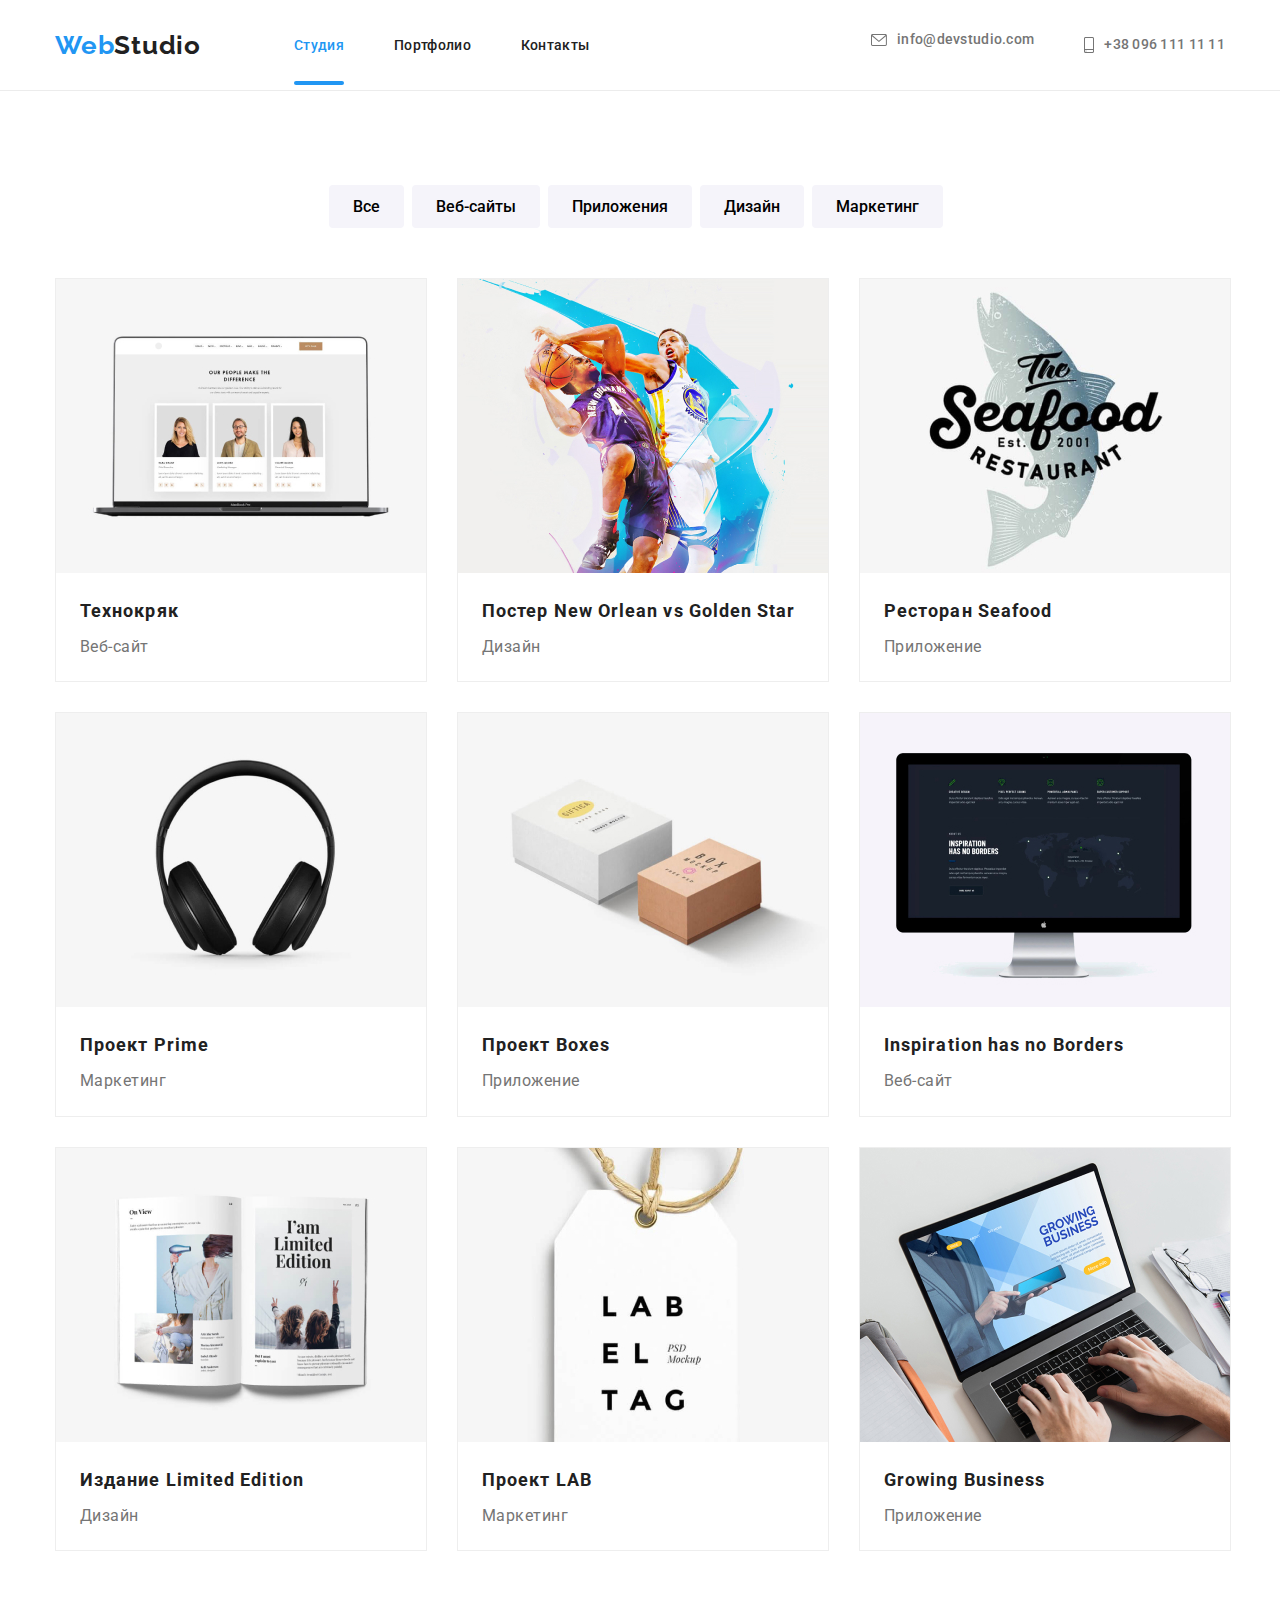
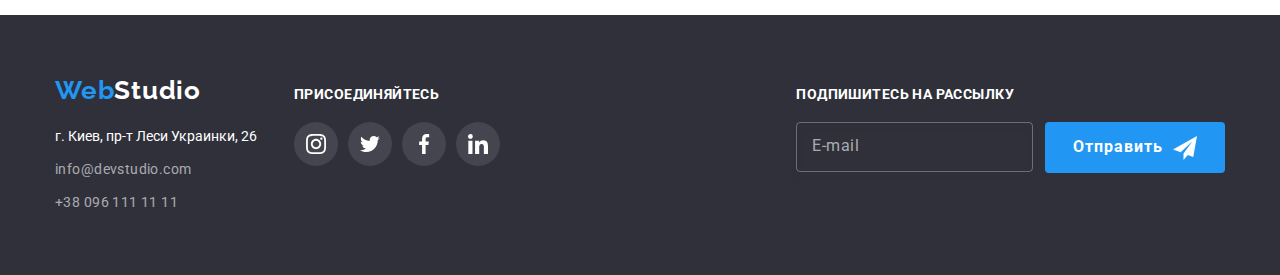
==== portfolio.html @ ea368a32 "Частково зробив картки для моб версії у портфоліо" ====
<!DOCTYPE
  html>
<html
  lang="ru">

  <head>
    <meta
      charset="UTF-8" />
    <meta
      http-equiv="X-UA-Compatible"
      content="IE=edge" />
    <meta
      name="viewport"
      content="width=device-width, initial-scale=1.0" />
    <title>
      goit-markup-hw-08
    </title>
    <link
      rel="preconnect"
      href="https://fonts.googleapis.com" />
    <link
      rel="preconnect"
      href="https://fonts.gstatic.com"
      crossorigin />
    <link
      href="https://fonts.googleapis.com/css2?family=Raleway:wght@700&family=Roboto:wght@400;500;700;900&display=swap"
      rel="stylesheet" />
    <link
      rel="stylesheet"
      href="https://cdnjs.cloudflare.com/ajax/libs/modern-normalize/1.1.0/modern-normalize.css"
      integrity="sha512-Y0MM+V6ymRKN2zStTqzQ227DWhhp4Mzdo6gnlRnuaNCbc+YN/ZH0sBCLTM4M0oSy9c9VKiCvd4Jk44aCLrNS5Q=="
      crossorigin="anonymous"
      referrerpolicy="no-referrer" />

    <link
      rel="stylesheet"
      href="./css/main.min.css">
  </head>

  <body>
    <header
      class="page-header">
      <div
        class="menu-container container"
        data-menu>
        <!-- Навігація мобільного меню -->
        <div
          class="menu-container__nav">
          <ul
            class="mobile-menu-navigation list">
            <li
              class="mobile-menu-navigation__item">
              <a class="mobile-menu-navigation__link link"
                href="./index.html">Cтудия</a>
            </li>
            <li
              class="mobile-menu-navigation__item">
              <a class="mobile-menu-navigation__link link"
                href="./portfolio.html">Портфолио</a>
            </li>
            <li
              class="mobile-menu-navigation__item">
              <a class="mobile-menu-navigation__link link"
                href="">Контакты</a>
            </li>
          </ul>
          <div
            class="menu-container__contacts">
            <ul
              class="menu-container-contacts__list list">
              <li
                class=" menu-container-contacts__item">
                <a class="menu-container-contacts__link link"
                  href="tel:+380961111111">+380961111111</a>
              </li>
              <li
                class=" menu-container-contacts__item">
                <a class="menu-container-contacts__link link"
                  href="info@devstudio.com">info@devstudio.com</a>
              </li>
            </ul>
          </div>

          <div
            class="menu-container-socials">
            <ul
              class="menu-social-links link ">
              <li
                class="menu-social-links__item">
                <a class="menu-social-links link"
                  href="">Instagram</a>
              </li>
              <li
                class="menu-social-links__item">
                <a class="menu-social-links link"
                  href="">Twitter</a>
              </li>
              <li
                class="menu-social-links__item">
                <a class="menu-social-links link"
                  href="">Facebook</a>
              </li>
              <li
                class="menu-social-links__item">
                <a class="menu-social-links__link link"
                  href="">Linkedin</a>
              </li>
            </ul>
          </div>
        </div>

      </div>
      <div
        class=" container">
        <div
          class="container__nav-contacts">
          <a class="logo logo--dark"
            href="/">
            <span
              class="logo__accent-logo">
              Web</span>Studio
          </a>

          <!-- Мобільне меню -->

          <!-- Кнопка для моб меню -->
          <button
            class="menu-button btn-reset"
            data-menu-button>

            <!-- Іконки для моб меню -->
            <svg
              width="40"
              height="40"
              aria-label="mobile-menu"
              aria-expanded="false">
              <use
                class="icon-menu"
                href="./images/sprite.svg#icon-menu">
              </use>
              <use
                class="icon-cross"
                href="./images/sprite.svg#icon-close">
              </use>
            </svg>
          </button>
          <!-- Навігація -->
          <nav
            class="navigation">
            <ul
              class="navigation__list list">
              <li
                class="navigation__item ">
                <a class="navigation__link navigation__link--current-color"
                  href="index.html">Cтудия</a>
              </li>
              <li
                class="navigation__item">
                <a class="navigation__link"
                  href="portfolio.html">Портфолио</a>
              </li>
              <li
                class="navigation__item">
                <a class="navigation__link"
                  href="./">Контакты</a>
              </li>
            </ul>
          </nav>

          <div
            class="contacts">
            <a class="contacts__email"
              href="info@devstudio.com">
              <svg
                class="contacts__icon"
                width="16"
                height="12">
                <use
                  href="./images/sprite.svg#icon-envelope">
                </use>
              </svg>info@devstudio.com
            </a>
            <a class="contacts__phone-number"
              href="tel:+380961111111">
              <svg
                class="contacts__icon"
                width="10"
                height="16">
                <use
                  href="./images/sprite.svg#icon-smartphone">
                </use>
              </svg>+38
              096
              111
              11
              11</a>
          </div>
        </div>
      </div>
    </header>

    <main>

      <section
        class="section">
        <div
          class="container">
          <ul
            class="buttons list">
            <li
              class="buttons__item">
              <button
                class="buttons__btn"
                type="button">Все</button>
            </li>
            <li
              class="buttons__item">
              <button
                class="buttons__btn"
                type="button">Веб-сайты</button>
            </li>
            <li
              class="buttons__item">
              <button
                class="buttons__btn"
                type="button">Приложения</button>
            </li>
            <li
              class="buttons__item">
              <button
                class="buttons__btn"
                type="button">Дизайн</button>
            </li>
            <li
              class="buttons__item">
              <button
                class="buttons__btn"
                type="button">Маркетинг</button>
            </li>
        </div>
        </ul>

        <div
          class="container">
          <ul
            class="cards list">

            <li
              class="card">
              <div
                class="overlay-container">
                <a class="card-link"
                  href="">
                  <img
                    class="card__image"
                    src="portfolio-images/pic-1.jpg"
                    alt="Скриншот сайта на ноутбуке"
                    width="370"
                    height="294" />
                  <div
                    class="overlay-container__item">
                    <p
                      class="overlay-container__paragraph">
                      Ресурс
                      предлагает
                      комплексные
                      предложения
                      с
                      разным
                      уровнем
                      функционала
                      и
                      сервисов.
                      Все
                      это
                      позволит
                      посетителю
                      получить
                      исчерпывающие
                      сведения
                      о
                      компании
                      или
                      частном
                      лице.
                    </p>
                  </div>
              </div>
              <div
                class="card-container">
                <h2
                  class="card-container__heading">
                  Технокряк
                </h2>
                <p
                  class="card-container__paragraph">
                  Веб-сайт
                </p>
              </div>
              </a>
            </li>


            <li
              class="card">
              <div
                class="overlay-container">
                <a class="card-link"
                  href="">
                  <img
                    class="card__image"
                    src="portfolio-images/pic-2.jpg"
                    alt="Обложка с изображением баскетболистов"
                    width="370"
                    height="294"
                    class="" />
                  <div
                    class="overlay-container__item">
                    <p
                      class="overlay-container__paragraph">
                      Ресурс
                      предлагает
                      комплексные
                      предложения
                      с
                      разным
                      уровнем
                      функционала
                      и
                      сервисов.
                      Все
                      это
                      позволит
                      посетителю
                      получить
                      исчерпывающие
                      сведения
                      о
                      компании
                      или
                      частном
                      лице.
                    </p>
                  </div>
              </div>
              <div
                class="card-container">
                <h2
                  class="card-container__heading">
                  Постер
                  New
                  Orlean
                  vs
                  Golden
                  Star
                </h2>
                <p
                  class="card-container__paragraph">
                  Дизайн
                </p>
              </div>
              </a>
            </li>

            <li
              class="card">
              <a class="card-link"
                href="">
                <div
                  class="overlay-container">
                  <img
                    class="card__image"
                    src="portfolio-images/pic-3.jpg"
                    alt="Эмблема рыбного ресторана"
                    width="370"
                    height="294" />
                  <div
                    class="overlay-container__item">
                    <p
                      class="overlay-container__paragraph">
                      Ресурс
                      предлагает
                      комплексные
                      предложения
                      с
                      разным
                      уровнем
                      функционала
                      и
                      сервисов.
                      Все
                      это
                      позволит
                      посетителю
                      получить
                      исчерпывающие
                      сведения
                      о
                      компании
                      или
                      частном
                      лице.
                    </p>
                  </div>
                </div>
                <div
                  class="card-container">
                  <h2
                    class="card-container__heading">
                    Ресторан
                    Seafood
                  </h2>
                  <p
                    class="card-container__paragraph">
                    Приложение
                  </p>
                </div>
              </a>
            </li>

            <li
              class="card">
              <a class="card-link"
                href="">
                <div
                  class="overlay-container">
                  <img
                    class="card__image"
                    src="portfolio-images/pic-4.jpg"
                    alt="Чёрные наушники"
                    width="370"
                    height="294" />
                  <div
                    class="overlay-container__item">
                    <p
                      class="overlay-container__paragraph">
                      Ресурс
                      предлагает
                      комплексные
                      предложения
                      с
                      разным
                      уровнем
                      функционала
                      и
                      сервисов.
                      Все
                      это
                      позволит
                      посетителю
                      получить
                      исчерпывающие
                      сведения
                      о
                      компании
                      или
                      частном
                      лице.
                    </p>
                  </div>
                </div>
                <div
                  class="card-container">
                  <h2
                    class="card-container__heading">
                    Проект
                    Prime
                  </h2>
                  <p
                    class="card-container__paragraph">
                    Маркетинг
                  </p>
                </div>
              </a>
            </li>

            <li
              class="card">
              <a class="card-link"
                href="">
                <div
                  class="overlay-container">
                  <img
                    class="card__image"
                    src="portfolio-images/pic-5.jpg"
                    alt="Изображение двух коробок"
                    width="370"
                    height="294" />
                  <div
                    class="overlay-container__item">
                    <p
                      class="overlay-container__paragraph">
                      Ресурс
                      предлагает
                      комплексные
                      предложения
                      с
                      разным
                      уровнем
                      функционала
                      и
                      сервисов.
                      Все
                      это
                      позволит
                      посетителю
                      получить
                      исчерпывающие
                      сведения
                      о
                      компании
                      или
                      частном
                      лице.
                    </p>
                  </div>
                </div>
                <div
                  class="card-container">
                  <h2
                    class="card-container__heading">
                    Проект
                    Boxes
                  </h2>
                  <p
                    class="card-container__paragraph">
                    Приложение
                  </p>
                </div>
              </a>
            </li>

            <li
              class="card">
              <a class="card-link"
                href="">
                <div
                  class="overlay-container">
                  <img
                    class="card__image"
                    src="portfolio-images/pic-6.jpg"
                    alt="Скриншот сайта на экране"
                    width="370"
                    height="294" />
                  <div
                    class="overlay-container__paragraph">
                    <p>
                      Ресурс
                      предлагает
                      комплексные
                      предложения
                      с
                      разным
                      уровнем
                      функционала
                      и
                      сервисов.
                      Все
                      это
                      позволит
                      посетителю
                      получить
                      исчерпывающие
                      сведения
                      о
                      компании
                      или
                      частном
                      лице.
                    </p>
                  </div>
                </div>
                <div
                  class="card-container">
                  <h2
                    class="card-container__heading">
                    Inspiration
                    has
                    no
                    Borders
                  </h2>
                  <p
                    class="card-container__paragraph">
                    Веб-сайт
                  </p>
                </div>
              </a>
            </li>

            <li
              class="card">
              <a class="card-link"
                href="">
                <div
                  class="overlay-container">
                  <img
                    class="card__image"
                    src="portfolio-images/pic-7.jpg"
                    alt="Фотография журнала"
                    width="370"
                    height="294" />
                  <div
                    class="overlay-container__paragraph">
                    <p>
                      Ресурс
                      предлагает
                      комплексные
                      предложения
                      с
                      разным
                      уровнем
                      функционала
                      и
                      сервисов.
                      Все
                      это
                      позволит
                      посетителю
                      получить
                      исчерпывающие
                      сведения
                      о
                      компании
                      или
                      частном
                      лице.
                    </p>
                  </div>
                </div>
                <div
                  class="card-container">
                  <h2
                    class="card-container__heading">
                    Издание
                    Limited
                    Edition
                  </h2>
                  <p
                    class="card-container__paragraph">
                    Дизайн
                  </p>
                </div>
              </a>
            </li>

            <li
              class="card">
              <div
                class="overlay-container">
                <a class="card-link"
                  href="">
                  <img
                    class="card__image"
                    src="portfolio-images/pic-8.jpg"
                    alt="Бирка на белом фоне"
                    width="370"
                    height="294" />
                  <div
                    class="overlay-container__paragraph">
                    <p>
                      Ресурс
                      предлагает
                      комплексные
                      предложения
                      с
                      разным
                      уровнем
                      функционала
                      и
                      сервисов.
                      Все
                      это
                      позволит
                      посетителю
                      получить
                      исчерпывающие
                      сведения
                      о
                      компании
                      или
                      частном
                      лице.
                    </p>
                  </div>
              </div>
              <div
                class="card-container">
                <h2
                  class="card-container__heading">
                  Проект
                  LAB
                </h2>
                <p
                  class="card-container__paragraph">
                  Маркетинг
                </p>
              </div>
              </a>
            </li>

            <li
              class="card">
              <a class="card-link"
                href="">
                <div
                  class="overlay-container">
                  <img
                    class="card__image"
                    src="portfolio-images/pic-9.jpg"
                    alt="Человек печатает на ноутбуке"
                    width="370"
                    height="294" />
                  <div
                    class="overlay-container__paragraph">
                    <p>
                      Ресурс
                      предлагает
                      комплексные
                      предложения
                      с
                      разным
                      уровнем
                      функционала
                      и
                      сервисов.
                      Все
                      это
                      позволит
                      посетителю
                      получить
                      исчерпывающие
                      сведения
                      о
                      компании
                      или
                      частном
                      лице.
                    </p>
                  </div>
                </div>
                <div
                  class="card-container">
                  <h2
                    class="card-container__heading">
                    Growing
                    Business
                  </h2>
                  <p
                    class="card-container__paragraph">
                    Приложение
                  </p>
                </div>
              </a>
            </li>
          </ul>
        </div>
      </section>
    </main>
    <footer
      class="footer">
      <div
        class="footer__container container">
        <div
          class="adress-wrapper">
          <a class="logo logo--light"
            href="">
            <span
              class="logo__accent-logo">Web</span>Studio
          </a>

          <address
            class="footer__address">
            г.
            Киев,
            пр-т
            Леси
            Украинки,
            26
          </address>
          <a class="footer__email"
            href="./info@devstudio.com">info@devstudio.com</a>
          <a class="footer__phone"
            href="./tel:+380961111111">+38
            096
            111
            11
            11</a>
        </div>


        <div
          class="footer-social-links">
          <h3
            class="footer-heading">
            ПРИСОЕДИНЯЙТЕСЬ
          </h3>
          <ul
            class="footer-social-links__list list">
            <li
              class="footer-social-links__item">
              <a href="./"
                class="social-link social-link--dark"
                target="_blank"
                aria-label="Instagram icon"
                rel="noopener noreferrer">
                <svg
                  class="social-link__icon"
                  width="20"
                  height="20">
                  <use
                    href="./images/sprite.svg#icon-instagram">
                  </use>
                </svg>
              </a>
            </li>

            <li
              class="footer-social-links__item">
              <a href="./"
                class="social-link social-link--dark"
                target="_blank"
                aria-label="Instagram icon"
                rel="noopener noreferrer">
                <svg
                  class="social-link__icon"
                  width="20"
                  height="20">
                  <use
                    href="./images/sprite.svg#icon-twitter">
                  </use>
                </svg>
              </a>
            </li>

            <li
              class="footer-social-links__item">
              <a href="./"
                class="social-link social-link--dark"
                target="_blank"
                aria-label="Instagram icon"
                rel="noopener noreferrer">
                <svg
                  class="social-link__icon"
                  width="20"
                  height="20">
                  <use
                    href="./images/sprite.svg#icon-facebook">
                  </use>
                </svg>
              </a>
            </li>
            <li
              class="footer-social-links__item">
              <a href="./"
                class="social-link social-link--dark"
                target="_blank"
                aria-label="Instagram icon"
                rel="noopener noreferrer">
                <svg
                  class="social-link__icon"
                  width="20"
                  height="20">
                  <use
                    href="./images/sprite.svg#icon-linkedin">
                  </use>
                </svg>
              </a>
            </li>
          </ul>
        </div>

        <div
          class="mailing-wrapper">
          <h3
            class="footer-heading">
            ПОДПИШИТЕСЬ
            НА
            РАССЫЛКУ
          </h3>
          <form
            action="">
            <div
              class="mail-input-wrapper">
              <label
                for="email"
                class="mail-input-wrapper__label">
                <input
                  type="email"
                  class="mail-input-wrapper__input"
                  id="email"
                  placeholder=" ">
                <span
                  class="mail-mark">E-mail</span>
              </label>

              <button
                type="submit"
                class="btn-primary btn-primary--mailing">Отправить
                <svg
                  class="icon-telegram"
                  width="24"
                  height="24">
                  <use
                    href="./images/sprite.svg#icon-telegram">
                  </use>
                </svg>
            </div>
            </button>
          </form>
        </div>

    </footer>
    <script
      src="./js/menu.js"></script>
  </body>

</html>
---- css/main.min.css ----
.container{margin-left:auto;margin-right:auto;padding-left:15px;padding-right:15px}@media screen and (min-width: 480px){.container{width:480px}}@media screen and (min-width: 768px){.container{width:768px}}@media screen and (min-width: 1200px){.container{width:1200px}}body{color:#212121;background-color:var(--bg-color);font-family:Roboto, sans-serif}h1,h2,h3,h4,h5,h6,p,ul{margin-left:0;margin-top:0;margin-bottom:0}img{display:block;max-width:100%}.list{list-style:none;text-decoration:none;padding:0;margin:0}.section{padding-top:94px;padding-bottom:94px}@media screen and (max-width: 1200px){.section{padding-top:60px;padding-bottom:60px}}.section:last-child{padding-bottom:94px}@media screen and (max-width: 1200px){.section:last-child{padding-bottom:60px}}.link{list-style:none;text-decoration:none;color:currentColor}.heading{margin-bottom:50px;color:#212121;letter-spacing:0px;font-size:36px;line-height:1.16;text-align:center;letter-spacing:0.03em}@media screen and (max-width: 767.98px){.btn-reset{display:-webkit-inline-box;display:-ms-inline-flexbox;display:inline-flex;padding:0;background-color:transparent;border:none;margin-left:auto}}@media screen and (min-width: 768px){.btn-reset{display:none}}.page-header{border-bottom:1px solid #ececec;position:relative}.hero{display:-webkit-box;display:-ms-flexbox;display:flex;text-align:center;background:-webkit-gradient(linear, left top, left bottom, from(rgba(47,48,58,0.4)), to(rgba(47,48,58,0.4))),url(../images/Img.jpg);background:linear-gradient(rgba(47,48,58,0.4), rgba(47,48,58,0.4)),url(../images/Img.jpg);background-repeat:no-repeat;margin-left:auto;margin-right:auto;padding-top:200px;padding-bottom:200px;max-width:1600px;background-size:cover}.hero__heading{margin-bottom:30px;color:#fff;font-size:44px;text-align:center;line-height:1.36;text-transform:uppercase;font-weight:900;margin-bottom:40px;letter-spacing:0.06em}.advantages__icon{fill:#212121;-webkit-transition:250ms cubic-bezier(0.4, 0, 0.2, 1);transition:250ms cubic-bezier(0.4, 0, 0.2, 1)}.advantages__icon-container{display:-webkit-box;display:-ms-flexbox;display:flex;background-color:#f5f4fa;-webkit-box-pack:center;-ms-flex-pack:center;justify-content:center;-webkit-box-align:center;-ms-flex-align:center;align-items:center;margin-bottom:30px;height:120px;border-radius:4px}@media screen and (max-width: 767px){.advantages__icon-container{max-width:450px}}@media screen and (min-width: 1200px){.advantages__icon-container{width:270px}}.advantages__icon-container:focus .advantages__icon,.advantages__icon-container:hover .advantages__icon,.advantages__icon-container:active .advantages__icon{fill:#2196f3}.advantages__item{margin-right:30px;list-style:none;letter-spacing:0.03em}.advantages__item:last-child{margin-right:0}@media screen and (min-width: 768px) and (max-width: 1200px){.advantages__item{margin-bottom:30px}}@media screen and (min-width: 768px) and (max-width: 1200px){.advantages__item:nth-last-child(-n+2){margin-bottom:0}}@media screen and (min-width: 768px) and (max-width: 1200px){.advantages__item:nth-child(2n){margin-right:0}}@media screen and (min-width: 480px){.advantages__item{width:450px;margin-right:0}}@media screen and (max-width: 768px){.advantages__item{max-width:450px;margin-right:0;margin-bottom:30px}}@media screen and (min-width: 768px){.advantages__item{width:354px;margin-right:30px}}@media screen and (min-width: 1200px){.advantages__item{width:270px;margin-right:30px}}.advantages__list{padding:0;display:-webkit-box;display:-ms-flexbox;display:flex;-ms-flex-pack:distribute;justify-content:space-around}@media screen and (max-width: 767px){.advantages__list{display:block;max-width:450px}}@media screen and (min-width: 768px){.advantages__list{display:-webkit-box;display:-ms-flexbox;display:flex;-ms-flex-wrap:wrap;flex-wrap:wrap}}.advantages__heading{color:#212121;font-size:14px;font-weight:700;line-height:1.17;text-transform:uppercase;margin-bottom:10px}@media screen and (max-width: 767px){.advantages__heading{max-width:450px;text-align:center}}@media screen and (min-width: 480px){.advantages__heading{max-width:450px}}.advantages__paragraph{color:#757575;font-size:14px;font-weight:400;line-height:1.5}.offers__paragraph{width:100%;height:70px;background-color:rgba(47,48,58,0.8);display:-webkit-box;display:-ms-flexbox;display:flex;-webkit-box-pack:center;-ms-flex-pack:center;justify-content:center;-webkit-box-align:center;-ms-flex-align:center;align-items:center;color:#fff;font-size:14px;font-weight:700;line-height:1.17;letter-spacing:0.03em;text-transform:uppercase;position:absolute;bottom:0;left:0}.offers__item{-webkit-box-pack:justify;-ms-flex-pack:justify;justify-content:space-between;list-style:none;padding-left:0;display:-webkit-box;display:-ms-flexbox;display:flex;list-style:none;margin-right:30px;list-style:none;position:relative}.offers__item:last-child{margin-right:0}.offers__list{display:-webkit-box;display:-ms-flexbox;display:flex;-webkit-box-pack:justify;-ms-flex-pack:justify;justify-content:space-between;padding-left:0}.offers.section{padding-top:0;padding-bottom:94px}@media screen and (max-width: 1200px){.offers.section{display:none}}.team{background-color:#f5f4fa}.team__container{padding-top:30px;padding-bottom:30px}@media screen and (max-width: 768px){.team__container{padding-bottom:24px}}.team__links{display:-webkit-box;display:-ms-flexbox;display:flex;-webkit-box-pack:center;-ms-flex-pack:center;justify-content:center;-webkit-box-align:center;-ms-flex-align:center;align-items:center;padding-left:0}.team__social-links{margin-right:10px}.team__list{text-align:center;padding-left:0;display:-webkit-box;display:-ms-flexbox;display:flex;-webkit-box-pack:justify;-ms-flex-pack:justify;justify-content:space-between;list-style:none}@media screen and (max-width: 768px){.team__list{display:block}}@media screen and (min-width: 768px) and (max-width: 1200px){.team__list{display:-webkit-box;display:-ms-flexbox;display:flex;-ms-flex-wrap:wrap;flex-wrap:wrap}}.team__item{background-color:#fff;-webkit-box-shadow:0px 1px 3px rgba(0,0,0,0.12),0px 1px 1px rgba(0,0,0,0.14),0px 2px 1px rgba(0,0,0,0.2);box-shadow:0px 1px 3px rgba(0,0,0,0.12),0px 1px 1px rgba(0,0,0,0.14),0px 2px 1px rgba(0,0,0,0.2);border-radius:0px 0px 4px 4px}@media screen and (max-width: 768px){.team__item{max-width:450px;margin-bottom:30px}}@media screen and (min-width: 768px) and (max-width: 1200px){.team__item:nth-last-child(-n+2){margin-bottom:0}}@media screen and (min-width: 768px) and (max-width: 1200px){.team__item{width:354px;margin-bottom:30px}}.team__heading{margin-bottom:50px;text-align:center;font-size:36px;font-weight:700;line-height:1.18;letter-spacing:0.03em}.team__mate{font-size:16px;font-weight:500;color:#212121;line-height:1.18;letter-spacing:0.03em;margin-bottom:10px}.team__position{font-size:16px;font-weight:400;color:#757575;letter-spacing:0.03em;margin-bottom:16px}@media screen and (max-width: 768px){.team__mate-image{width:100%;height:auto}}@media screen and (min-width: 768px) and (max-width: 1200px){.team__mate-image{width:100%;height:auto}}.clients__list.list{display:-webkit-box;display:-ms-flexbox;display:flex;-webkit-box-pack:center;-ms-flex-pack:center;justify-content:center;-webkit-box-align:center;-ms-flex-align:center;align-items:center}@media screen and (max-width: 767.98px){.clients__list.list{display:-webkit-box;display:-ms-flexbox;display:flex;-ms-flex-wrap:wrap;flex-wrap:wrap;gap:30px}}@media screen and (min-width: 768px) and (max-width: 1200px){.clients__list.list{display:-webkit-box;display:-ms-flexbox;display:flex;-ms-flex-wrap:wrap;flex-wrap:wrap}}.client{display:-webkit-box;display:-ms-flexbox;display:flex;-webkit-box-pack:center;-ms-flex-pack:center;justify-content:center;-webkit-box-align:center;-ms-flex-align:center;align-items:center;width:170px;height:92px;border:1px solid #afb1b8;border-radius:4px;margin-right:30px;cursor:pointer}.client:last-child{margin-right:0}.client:hover,.client:focus{border-color:#2196f3}@media screen and (max-width: 767.98px){.client{width:210px;margin-right:0}}@media screen and (min-width: 768px) and (max-width: 1200px){.client{-ms-flex-preferred-size:calc(100% / 3 - 20px);flex-basis:calc(100% / 3 - 20px)}}@media screen and (min-width: 480px) and (max-width: 767.98px){.client:nth-child(2n){margin-right:0}}@media screen and (min-width: 768px) and (max-width: 1200px){.client:nth-child(3n){margin-right:0}}@media screen and (min-width: 768px) and (max-width: 1200px){.client:nth-child(-n+3){margin-bottom:30px}}.footer{background-color:#2f303a;text-decoration:none;padding-top:60px;padding-bottom:60px}.address-list{margin-bottom:9px;color:rgba(255,255,255,0.6);font-size:14px;text-decoration:none;font-weight:400;line-height:1.71;font-style:normal}@media screen and (max-width: 767.98px){.footer-social-links{margin-bottom:60px}}.footer-social-links__list{display:-webkit-box;display:-ms-flexbox;display:flex}@media screen and (max-width: 767.98px){.footer-social-links__list{-webkit-box-pack:center;-ms-flex-pack:center;justify-content:center}}@media screen and (min-width: 480px) and (max-width: 767.98px){.footer-social-links__list{-webkit-box-pack:center;-ms-flex-pack:center;justify-content:center}}.footer__container{display:-webkit-box;display:-ms-flexbox;display:flex;-webkit-box-align:baseline;-ms-flex-align:baseline;align-items:baseline}@media screen and (max-width: 767.98px){.footer__container{display:block;text-align:center}}@media screen and (min-width: 480px) and (max-width: 767.98px){.footer__container{display:block;text-align:center;text-align:center}}@media screen and (min-width: 768px) and (max-width: 1199.98px){.footer__container{display:-webkit-box;display:-ms-flexbox;display:flex;-ms-flex-wrap:wrap;flex-wrap:wrap;-webkit-box-pack:center;-ms-flex-pack:center;justify-content:center}}.footer-heading{color:#fff;line-height:1.17;letter-spacing:0.03em;font-weight:700;font-size:14px;margin-bottom:20px}@media screen and (min-width: 768px) and (max-width: 1199.98px){.footer-heading{text-align:center}}.address-wrapper{margin-right:70px}@media screen and (max-width: 767.98px){.address-wrapper{margin-right:0;margin-bottom:60px}}@media screen and (min-width: 480px) and (max-width: 767.98px){.address-wrapper{margin-right:0;margin-bottom:60px}}@media screen and (min-width: 768px) and (max-width: 1199.98px){.address-wrapper{text-align:center;margin-right:165px;width:231px;margin-bottom:60px}}.footer-social-links__item{margin-right:10px}.footer-social-links__item:last-child{margin-right:0}.footer__address{margin-bottom:9px;color:#fff;font-size:14px;text-decoration:none;font-weight:400;line-height:1.71;font-style:normal}.buttons.list{display:-webkit-box;display:-ms-flexbox;display:flex;-webkit-box-pack:center;-ms-flex-pack:center;justify-content:center;margin-bottom:50px;letter-spacing:0.03em}@media screen and (max-width: 767.98px){.buttons.list{-ms-flex-wrap:wrap;flex-wrap:wrap;-webkit-box-pack:start;-ms-flex-pack:start;justify-content:flex-start}}.buttons__btn{display:inline-block;padding:6px 22px 6px 22px;margin-right:8px;border-radius:4px;text-align:center;border-color:transparent;font-size:16px;cursor:pointer;text-decoration:none;background-color:#f5f4fa;font-weight:500;font-family:inherit;line-height:1.7;-webkit-transition:250ms cubic-bezier(0.4, 0, 0.2, 1);transition:250ms cubic-bezier(0.4, 0, 0.2, 1)}.buttons__btn:focus,.buttons__btn:hover{background-color:#2196f3;color:#fff;border-color:transparent;text-decoration:none;-webkit-box-shadow:0px 3px 1px rgba(0,0,0,0.1),0px 1px 2px rgba(0,0,0,0.08),0px 2px 2px rgba(0,0,0,0.12);box-shadow:0px 3px 1px rgba(0,0,0,0.1),0px 1px 2px rgba(0,0,0,0.08),0px 2px 2px rgba(0,0,0,0.12)}@media screen and (max-width: 767.98px){.buttons__btn{margin-bottom:15px}}.cards.list{display:-webkit-box;display:-ms-flexbox;display:flex;-ms-flex-wrap:wrap;flex-wrap:wrap;margin-right:-30px;margin-bottom:-30px}@media screen and (max-width: 767.98px){.cards.list{margin-right:0;margin-left:0;display:block}}.card-container{padding-top:20px;padding-right:24px;padding-bottom:20px;padding-left:24px}.card{margin-right:30px;margin-bottom:30px;border:1px solid #eeeeee;-ms-flex-preferred-size:calc(100% / 3 - 30px);flex-basis:calc(100% / 3 - 30px);-webkit-transition:250ms cubic-bezier(0.4, 0, 0.2, 1);transition:250ms cubic-bezier(0.4, 0, 0.2, 1)}.card:hover,.card:focus{-webkit-box-shadow:0px 1px 1px rgba(0,0,0,0.12),0px 4px 4px rgba(0,0,0,0.06),1px 4px 6px rgba(0,0,0,0.16);box-shadow:0px 1px 1px rgba(0,0,0,0.12),0px 4px 4px rgba(0,0,0,0.06),1px 4px 6px rgba(0,0,0,0.16)}.card:nth-child(3n){margin-right:0}.card:nth-last-child(-n+3){margin-bottom:0}@media screen and (max-width: 767.98px){.card:nth-last-child(-n+3){margin-bottom:30px}}@media screen and (max-width: 767px){.card{margin-right:0}}.card__image{width:100%;height:auto}.card-link{text-decoration:none}.card-container__heading{color:#212121;font-size:18px;text-decoration:none;font-weight:700;line-height:2;margin-bottom:4px;letter-spacing:0.06em}.card-container__heading .card-container__heading:hover,.card-container__heading .card-container__heading:focus{color:#2196f3;text-decoration:none}.card-container__paragraph{color:#757575;font-size:16px;text-decoration:none;font-weight:400;line-height:1.77;letter-spacing:0.03em}.card-container__paragraph .card-container__paragraph:hover,.card-container__paragraph .card-container__paragraph:focus{color:#2196f3;text-decoration:none}.overlay-container{position:relative;max-width:100%;width:370px;height:294px;overflow:hidden}@media screen and (max-width: 767.98px){.overlay-container{height:auto;width:100%;max-width:450px}}.overlay-container__paragraph{position:absolute;bottom:0;left:0;right:0;background-color:rgba(33,150,243,0.9);overflow:hidden;width:100%;height:100%;-webkit-transform:translateY(100%);transform:translateY(100%);-webkit-transition:250ms cubic-bezier(0.4, 0, 0.2, 1);transition:250ms cubic-bezier(0.4, 0, 0.2, 1);color:#fff;font-family:"Roboto";font-size:400;font-size:18px;letter-spacing:00.03em;line-height:1.55}.card:hover .overlay-container__paragraph,.card:focus .overlay-container__paragraph{-webkit-transform:translateY(0);transform:translateY(0)}@media screen and (max-width: 767.98px){.overlay-container__paragraph{padding:77px 24px}}@media screen and (min-width: 768px) and (max-width: 1199.98px){.overlay-container__paragraph{padding:49px 24px}}@media screen and (min-width: 1200px){.overlay-container__paragraph{padding:63px 24px}}.logo{display:-webkit-box;display:-ms-flexbox;display:flex;-webkit-box-align:center;-ms-flex-align:center;align-items:center;margin-right:93px;font-size:26px;text-decoration:none;font-family:Raleway, sans-serif;font-weight:700;letter-spacing:0.03em;line-height:1.17}@media screen and (max-width: 1199.98px){.logo{font-size:24px;margin-right:auto}}.logo__accent-logo{color:#2196f3;text-decoration:none}.logo-footer__accent-logo{color:#2196f3;text-decoration:none}.logo--light{color:#fff;margin-bottom:20px}@media screen and (max-width: 767.98px){.logo--light{margin-right:0;-webkit-box-pack:center;-ms-flex-pack:center;justify-content:center;font-size:24px}}@media screen and (min-width: 480px) and (max-width: 767.98px){.logo--light{display:block;text-align:center;margin-right:0;font-size:24px}}@media screen and (min-width: 768px) and (max-width: 1199.98px){.logo--light{margin-right:0;-webkit-box-pack:center;-ms-flex-pack:center;justify-content:center;font-size:24px}}.logo--dark{color:#212121}@media screen and (max-width: 767.98px){.menu-button{z-index:100;margin-left:auto}}@media screen and (min-width: 768px){.menu-button{display:none}}.menu-button .icon-cross{display:none}.menu-button.is-open .icon-cross{display:block}.menu-button.is-open .icon-menu{display:none}@media screen and (max-width: 767.98px){.menu-container{position:absolute;-webkit-transform:translateX(-100%);transform:translateX(-100%);-webkit-transition:250ms cubic-bezier(0.4, 0, 0.2, 1);transition:250ms cubic-bezier(0.4, 0, 0.2, 1)}}@media screen and (max-width: 767.98px){.menu-container.is-open{display:block;position:absolute;-webkit-transform:translateX(0);transform:translateX(0);width:100%;background-color:#fff;z-index:50;padding:48px 0px 48px 40px;-webkit-box-shadow:0px 4px 8px rgba(0,0,0,0.04),0px 2px 4px rgba(0,0,0,0.08),0px 1px 3px rgba(0,0,0,0.16);box-shadow:0px 4px 8px rgba(0,0,0,0.04),0px 2px 4px rgba(0,0,0,0.08),0px 1px 3px rgba(0,0,0,0.16)}}@media screen and (min-width: 768px){.menu-container__nav{display:none}}.mobile-menu-navigation__link{font-weight:500;font-size:40px;line-height:47px;letter-spacing:0.02em;color:#212121}.menu-container-contacts__item{margin-bottom:32px;font-weight:500;font-size:24px;line-height:28px;letter-spacing:0.02em;color:#757575}.menu-container-contacts__item:first-child{margin-bottom:32px;font-size:36px}.menu-container-contacts__item:last-child{margin-bottom:0}.mobile-menu-navigation{margin-bottom:302px}.mobile-menu-navigation__item{margin-bottom:36px}.mobile-menu-navigation__item:last-child{margin-bottom:0}.menu-container__contacts{margin-bottom:64px}.menu-social-links{display:-webkit-box;display:-ms-flexbox;display:flex;padding-left:0;-ms-flex-wrap:wrap;flex-wrap:wrap}.menu-social-links__item{padding-left:0;font-weight:500;font-size:18px;line-height:22px;letter-spacing:0.02em;color:#2196f3;padding-right:9px;margin-left:9px;border-right:1px solid rgba(33,33,33,0.2)}.menu-social-links__item:first-child{padding-left:0;margin-left:0}.menu-social-links__item:last-child{padding-right:0;border-right:0}.navigation__list{display:-webkit-box;display:-ms-flexbox;display:flex}.navigation__item{margin-right:50px;-webkit-box-align:center;-ms-flex-align:center;align-items:center;letter-spacing:0.02em}.navigation__item:last-child{margin-right:auto}.navigation__link{position:relative;-webkit-transition:250ms cubic-bezier(0.4, 0, 0.2, 1);transition:250ms cubic-bezier(0.4, 0, 0.2, 1);padding-top:32px;padding-bottom:32px;margin-right:0;font-size:14px;line-height:1.17;text-decoration:none;font-weight:500;color:var(--main-text-color);display:block;-webkit-box-align:center;-ms-flex-align:center;align-items:center}.navigation__link:hover,.navigation__link:focus{color:#2196f3;text-decoration:none}.navigation__link--current-color{color:#2196f3}.navigation__link--current-color::after{position:absolute;content:"";bottom:0;left:0;width:100%;height:4px;display:block;border-radius:2px;background-color:#2196f3}@media screen and (max-width: 767.98px){.navigation__list{display:none}}.contacts{display:-webkit-box;display:-ms-flexbox;display:flex;margin-left:auto;-webkit-box-align:center;-ms-flex-align:center;align-items:center}@media screen and (max-width: 767.98px){.contacts{display:none}}@media screen and (min-width: 767.98px) and (max-width: 1199.98px){.contacts{-webkit-box-orient:vertical;-webkit-box-direction:normal;-ms-flex-direction:column;flex-direction:column;-webkit-box-align:start;-ms-flex-align:start;align-items:flex-start}}.contacts__email{margin-right:50px}.contacts__email,.contacts__phone-number{display:-webkit-box;display:-ms-flexbox;display:flex;-webkit-box-align:center;-ms-flex-align:center;align-items:center;color:#757575;font-size:14px;text-decoration:none;font-weight:500;letter-spacing:0.02em;line-height:1.14;padding-top:32px;padding-bottom:32px;-webkit-transition:250ms cubic-bezier(0.4, 0, 0.2, 1);transition:250ms cubic-bezier(0.4, 0, 0.2, 1)}@media screen and (min-width: 767.98px) and (max-width: 1199.98px){.contacts__email,.contacts__phone-number{padding:0;margin-right:0;font-size:12px}}.contacts__email:focus,.contacts__phone-number:focus,.contacts__email:hover,.contacts__phone-number:hover{color:#2196f3;text-decoration:none}.container__nav-contacts{display:-webkit-box;display:-ms-flexbox;display:flex;-webkit-box-align:center;-ms-flex-align:center;align-items:center}.contacts__icon{margin-right:10px;fill:currentColor}.footer__phone{display:block;text-decoration:none;color:rgba(255,255,255,0.6);letter-spacing:00.03em;font-size:14px;font-weight:400;line-height:1.7;-webkit-transition:250ms cubic-bezier(0.4, 0, 0.2, 1);transition:250ms cubic-bezier(0.4, 0, 0.2, 1)}.footer__email{display:block;margin-bottom:9px;text-decoration:none;color:rgba(255,255,255,0.6);letter-spacing:00.03em;font-size:14px;font-weight:400;line-height:1.7;-webkit-transition:250ms cubic-bezier(0.4, 0, 0.2, 1);transition:250ms cubic-bezier(0.4, 0, 0.2, 1)}.footer__email:focus,.footer__email:hover,.footer__phone:hover,.footer__phone:focus{color:#2196f3}.email{display:block;margin-right:50px;-webkit-transition:var(--transition-cubic);transition:var(--transition-cubic)}.backdrop{position:fixed;top:0;left:0;width:100vw;height:100vh;background-color:rgba(0,0,0,0.2);z-index:10}.backdrop.is-hidden{opacity:0;pointer-events:none;visibility:hidden;-webkit-transition:250ms 250ms cubic-bezier(0.4, 0, 0.2, 1);transition:250ms 250ms cubic-bezier(0.4, 0, 0.2, 1)}.backdrop.is-hidden .modal-wrapper{-webkit-transform:translate(-50%, -50%) scale(0.1);transform:translate(-50%, -50%) scale(0.1)}.modal-wrapper{padding-top:40px;padding-right:39px;padding-bottom:40px;padding-left:41px;position:absolute;top:50%;left:50%;width:528px;background-color:white;-webkit-transform:translate(-50%, -50%);transform:translate(-50%, -50%);border-radius:4px;-webkit-box-shadow:0px 1px 3px rgba(0,0,0,0.12),0px 1px 1px rgba(0,0,0,0.14),0px 2px 1px rgba(0,0,0,0.2);box-shadow:0px 1px 3px rgba(0,0,0,0.12),0px 1px 1px rgba(0,0,0,0.14),0px 2px 1px rgba(0,0,0,0.2);-webkit-transform:translate(-50%, -50%) scale(1);transform:translate(-50%, -50%) scale(1);-webkit-transition:250ms 250ms cubic-bezier(0.4, 0, 0.2, 1);transition:250ms 250ms cubic-bezier(0.4, 0, 0.2, 1)}.form-field__icon{position:absolute;top:50%;left:12px}.form-field__label{display:block;font-weight:400;font-size:12px;line-height:1.17em;letter-spacing:0.01em;text-align:left;color:#757575;margin-bottom:4px}.form-field{position:relative;margin-bottom:10px}.form-field:last-child{margin-bottom:20px}.textarea-comment{width:100%;height:120px;padding:12px 16px;resize:none;outline:transparent;border:1px solid rgba(33,33,33,0.2);border-radius:4px;-webkit-transition:250ms cubic-bezier(0.4, 0, 0.2, 1);transition:250ms cubic-bezier(0.4, 0, 0.2, 1)}.textarea-comment:focus{border:1px solid #2196f3}textarea[placeholder]{font-weight:400;font-size:14px;line-height:16px;letter-spacing:0.01em;font-family:"Roboto"}.form-registration{display:inline-block;font-weight:700;font-size:20px;line-height:1.17em;text-align:center;letter-spacing:0.03em;color:#212121;margin-bottom:12px}.checkbox-policy{display:-webkit-box;display:-ms-flexbox;display:flex;-webkit-box-align:center;-ms-flex-align:center;align-items:center;-webkit-box-pack:center;-ms-flex-pack:center;justify-content:center;margin-bottom:30px}.form-policy{-webkit-appearance:none;-moz-appearance:none;-ms-appearance:none;appearance:none}.checkbox-policy__description{font-weight:400;font-size:14px;line-height:1.71em;letter-spacing:0.03em;color:#757575;cursor:pointer}.checkbox-policy__link{color:#2196f3;text-decoration:underline}.custom-checkbox{width:16px;height:15px;display:-webkit-box;display:-ms-flexbox;display:flex;-webkit-box-align:center;-ms-flex-align:center;align-items:center;-webkit-box-pack:center;-ms-flex-pack:center;justify-content:center;outline:2px solid #212121;outline-offset:-2px;border-radius:2px;margin-right:7px;cursor:pointer}.form-policy:focus+.custom-checkbox{outline:2px solid #2196f3}.custom-checkbox__icon{opacity:0;-webkit-transition:250ms cubic-bezier(0.4, 0, 0.2, 1);transition:250ms cubic-bezier(0.4, 0, 0.2, 1)}.form-policy:checked+.custom-checkbox .custom-checkbox__icon{opacity:1;fill:white}.form-policy:checked+.custom-checkbox{background-color:#2196f3;outline:2px solid #2196f3;outline-offset:-2px}.btn-primary{background:#2196f3;color:#fff;border-radius:4px;border-color:transparent;border:0px;font-family:"Roboto";font-style:normal;font-weight:700;font-size:16px;line-height:1.9em;letter-spacing:0.06em;text-align:center;cursor:pointer}.btn-primary--mailing{display:-webkit-box;display:-ms-flexbox;display:flex;-webkit-box-pack:center;-ms-flex-pack:center;justify-content:center;-webkit-box-align:center;-ms-flex-align:center;align-items:center;padding:10px 28px}@media screen and (max-width: 767.98px){.btn-primary--mailing{width:210px;max-width:100%;margin:0 auto}}@media screen and (min-width: 480px) and (max-width: 1199.98px){.btn-primary--mailing{width:210px;margin-right:auto;margin-left:auto}}.btn-primary--hero{padding:10px 32px}.btn-primary--submit{padding:10px 55px;-webkit-transition:250ms cubic-bezier(0.4, 0, 0.2, 1);transition:250ms cubic-bezier(0.4, 0, 0.2, 1)}.btn-primary--submit:hover{background:#188ce8;-webkit-box-shadow:0px 4px 4px rgba(0,0,0,0.15);box-shadow:0px 4px 4px rgba(0,0,0,0.15)}.modal-btn{position:absolute;top:8px;right:8px;width:30px;height:30px;display:-webkit-box;display:-ms-flexbox;display:flex;-webkit-box-pack:center;-ms-flex-pack:center;justify-content:center;-webkit-box-align:center;-ms-flex-align:center;align-items:center;border:1px solid rgba(0,0,0,0.1);border-radius:50%;padding:0;background-color:#fff;cursor:pointer;-webkit-transition:250ms 250ms cubic-bezier(0.4, 0, 0.2, 1);transition:250ms 250ms cubic-bezier(0.4, 0, 0.2, 1)}.modal-btn__icon{fill:#000;-webkit-transition:250ms cubic-bezier(0.4, 0, 0.2, 1);transition:250ms cubic-bezier(0.4, 0, 0.2, 1)}.modal-btn:hover .modal-btn__icon{fill:#2196f3}.mailing-btn{padding:10px 28px;display:-webkit-box;display:-ms-flexbox;display:flex;-webkit-box-align:center;-ms-flex-align:center;align-items:center;-webkit-box-pack:center;-ms-flex-pack:center;justify-content:center;background:#2196f3;border-radius:4px;border:0px;text-align:center;letter-spacing:0.06em;font-family:"Roboto";font-style:normal;font-weight:700;font-size:16px;line-height:1.9em;letter-spacing:0.06em;color:#ffffff;cursor:pointer}.mailing-btn:hover{-webkit-transition:250ms cubic-bezier(0.4, 0, 0.2, 1);transition:250ms cubic-bezier(0.4, 0, 0.2, 1)}input{border-color:rgba(33,33,33,0.2);border-radius:4px}.form-field__input{width:100%;height:40px;border:1px solid rgba(33,33,33,0.2);border-radius:4px;padding:12px 42px;outline:transparent;-webkit-transition:250ms cubic-bezier(0.4, 0, 0.2, 1);transition:250ms cubic-bezier(0.4, 0, 0.2, 1)}.form-field__input:focus{border:1px solid #2196f3}.form-field__input:focus+svg{fill:#2196f3}.mail-input-wrapper__input{height:50px;padding:15px 16px;border:1px solid rgba(255,255,255,0.3);-webkit-filter:drop-shadow(0px 4px 4px rgba(0,0,0,0.15));filter:drop-shadow(0px 4px 4px rgba(0,0,0,0.15));background-color:transparent;border-radius:4px;outline:transparent;color:rgba(255,255,255,0.6);margin-right:12px}@media screen and (max-width: 767.98px){.mail-input-wrapper__input{max-width:100%;width:450px;margin-right:0;margin-bottom:20px}}@media screen and (min-width: 480px) and (max-width: 1199.98px){.mail-input-wrapper__input{width:450px;margin-right:0;margin-bottom:20px}}.mail-input-wrapper{display:-webkit-box;display:-ms-flexbox;display:flex;position:relative}@media screen and (max-width: 767.98px){.mail-input-wrapper{-webkit-box-orient:vertical;-webkit-box-direction:normal;-ms-flex-direction:column;flex-direction:column}}@media screen and (min-width: 480px) and (max-width: 767.98px){.mail-input-wrapper{-webkit-box-orient:vertical;-webkit-box-direction:normal;-ms-flex-direction:column;flex-direction:column}}@media screen and (min-width: 768px) and (max-width: 1199.98px){.mail-input-wrapper{-webkit-box-orient:vertical;-webkit-box-direction:normal;-ms-flex-direction:column;flex-direction:column}}.mail-mark{position:absolute;top:15px;left:16px;-webkit-transition:250ms cubic-bezier(0.4, 0, 0.2, 1);transition:250ms cubic-bezier(0.4, 0, 0.2, 1);font-weight:400;font-size:16px;line-height:1.17em;letter-spacing:0.03em;color:rgba(255,255,255,0.6);display:-webkit-box;display:-ms-flexbox;display:flex;-webkit-box-align:center;-ms-flex-align:center;align-items:center}.mail-input-wrapper__input:focus+.mail-mark{-webkit-transform:translateX(-65px);transform:translateX(-65px);-webkit-transition:250ms cubic-bezier(0.4, 0, 0.2, 1);transition:250ms cubic-bezier(0.4, 0, 0.2, 1)}@media screen and (max-width: 767.98px){.mail-input-wrapper__input:focus+.mail-mark{-webkit-transform:translateY(-35px);transform:translateY(-35px)}}.mail-input-wrapper__input:not(:placeholder-shown)+.mail-mark{-webkit-transform:translateX(-65px);transform:translateX(-65px)}@media screen and (max-width: 767.98px){.mail-input-wrapper__input:not(:placeholder-shown)+.mail-mark{-webkit-transform:translateY(-35px);transform:translateY(-35px)}}.mailing-btn{padding:10px 28px;display:-webkit-box;display:-ms-flexbox;display:flex;-webkit-box-align:center;-ms-flex-align:center;align-items:center;-webkit-box-pack:center;-ms-flex-pack:center;justify-content:center;background:#2196f3;border-radius:4px;border:0px;text-align:center;letter-spacing:0.06em;font-family:"Roboto";font-style:normal;font-weight:700;font-size:16px;line-height:1.9em;letter-spacing:0.06em;color:#ffffff;cursor:pointer}.icon-telegram{margin-left:10px}.mailing-btn:hover{-webkit-transition:250ms cubic-bezier(0.4, 0, 0.2, 1);transition:250ms cubic-bezier(0.4, 0, 0.2, 1)}.mailing-wrapper{margin-left:auto}@media screen and (min-width: 768px) and (max-width: 1199.98px){.mailing-wrapper{margin-right:auto}}.social-link{display:-webkit-box;display:-ms-flexbox;display:flex;max-width:44px;max-height:44px;width:44px;height:44px;border-radius:50%;-webkit-box-pack:center;-ms-flex-pack:center;justify-content:center;-webkit-box-align:center;-ms-flex-align:center;align-items:center;-webkit-transition:250ms cubic-bezier(0.4, 0, 0.2, 1);transition:250ms cubic-bezier(0.4, 0, 0.2, 1)}.social-link--light{background-color:white;fill:#afb1b8}.social-link--dark{background-color:rgba(255,255,255,0.1);fill:white}.social-link--dark:hover,.social-link--dark:focus{background-color:#2196f3}.social-link--light:focus,.social-link--light:hover{background-color:#2196f3;fill:white}.contacts__icon{margin-right:10px;fill:currentColor}.contacts-icon--mail{width:14px;height:10px}.form-field__icon{position:absolute;top:50%;left:12px}.custom-checkbox__icon{opacity:0;-webkit-transition:250ms cubic-bezier(0.4, 0, 0.2, 1);transition:250ms cubic-bezier(0.4, 0, 0.2, 1)}.form-policy:checked+.custom-checkbox .custom-checkbox__icon{opacity:1;fill:white}.modal-btn__icon{fill:#000;-webkit-transition:250ms cubic-bezier(0.4, 0, 0.2, 1);transition:250ms cubic-bezier(0.4, 0, 0.2, 1)}.modal-btn:hover .modal-btn__icon{fill:#2196f3}.client__icon{fill:#afb1b8;-webkit-transition:250ms cubic-bezier(0.4, 0, 0.2, 1);transition:250ms cubic-bezier(0.4, 0, 0.2, 1)}.client:focus .client__icon,.client:hover .client__icon{fill:#2196f3}.contacts__email{margin-bottom:10px}
/*# sourceMappingURL=main.min.css.map */
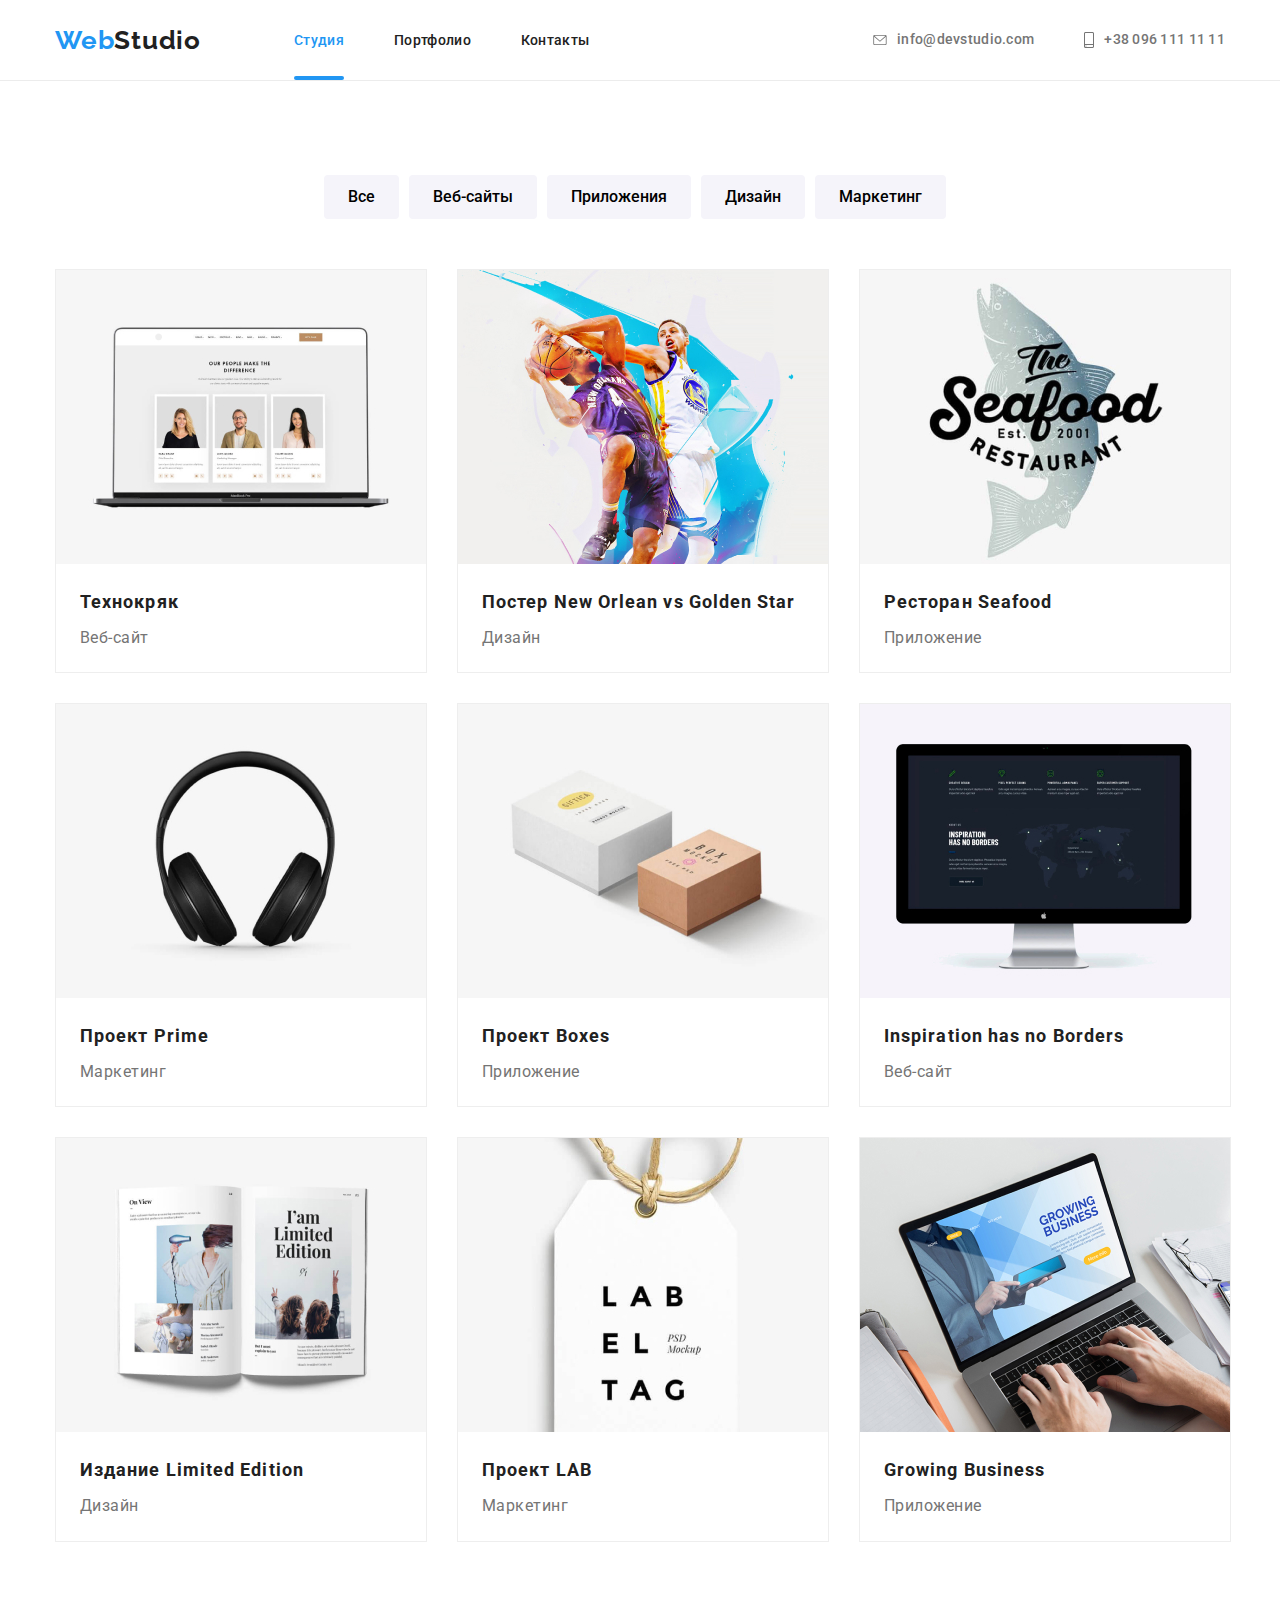
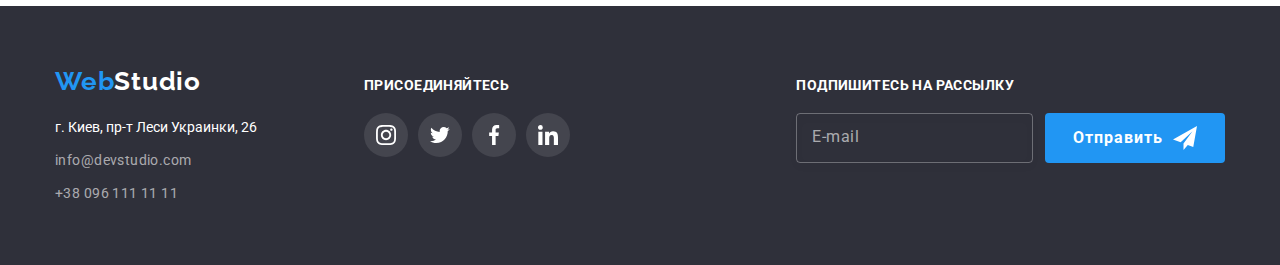
==== commit 16cfe393: "зробив повний адаптив окрім футеру" ====
--- a/portfolio.html
+++ b/portfolio.html
@@ -40,6 +40,7 @@
   <body>
     <header
       class="page-header">
+
       <div
         class="menu-container container"
         data-menu>
@@ -172,7 +173,7 @@
             <a class="contacts__email"
               href="info@devstudio.com">
               <svg
-                class="contacts__icon"
+                class="contacts__icon contacts-icon--mail"
                 width="16"
                 height="12">
                 <use
@@ -183,7 +184,7 @@
             <a class="contacts__phone-number"
               href="tel:+380961111111">
               <svg
-                class="contacts__icon"
+                class="contacts__icon contacts-icon--phone"
                 width="10"
                 height="16">
                 <use
@@ -761,7 +762,7 @@
       <div
         class="footer__container container">
         <div
-          class="adress-wrapper">
+          class="address-wrapper">
           <a class="logo logo--light"
             href="">
             <span
@@ -778,9 +779,9 @@
             26
           </address>
           <a class="footer__email"
-            href="./info@devstudio.com">info@devstudio.com</a>
+            href="info@devstudio.com">info@devstudio.com</a>
           <a class="footer__phone"
-            href="./tel:+380961111111">+38
+            href="tel:+380961111111">+38
             096
             111
             11
--- a/css/main.min.css
+++ b/css/main.min.css
@@ -1,2 +1,2 @@
-.container{margin-left:auto;margin-right:auto;padding-left:15px;padding-right:15px}@media screen and (min-width: 480px){.container{width:480px}}@media screen and (min-width: 768px){.container{width:768px}}@media screen and (min-width: 1200px){.container{width:1200px}}body{color:#212121;background-color:var(--bg-color);font-family:Roboto, sans-serif}h1,h2,h3,h4,h5,h6,p,ul{margin-left:0;margin-top:0;margin-bottom:0}img{display:block;max-width:100%}.list{list-style:none;text-decoration:none;padding:0;margin:0}.section{padding-top:94px;padding-bottom:94px}@media screen and (max-width: 1200px){.section{padding-top:60px;padding-bottom:60px}}.section:last-child{padding-bottom:94px}@media screen and (max-width: 1200px){.section:last-child{padding-bottom:60px}}.link{list-style:none;text-decoration:none;color:currentColor}.heading{margin-bottom:50px;color:#212121;letter-spacing:0px;font-size:36px;line-height:1.16;text-align:center;letter-spacing:0.03em}@media screen and (max-width: 767.98px){.btn-reset{display:-webkit-inline-box;display:-ms-inline-flexbox;display:inline-flex;padding:0;background-color:transparent;border:none;margin-left:auto}}@media screen and (min-width: 768px){.btn-reset{display:none}}.page-header{border-bottom:1px solid #ececec;position:relative}.hero{display:-webkit-box;display:-ms-flexbox;display:flex;text-align:center;background:-webkit-gradient(linear, left top, left bottom, from(rgba(47,48,58,0.4)), to(rgba(47,48,58,0.4))),url(../images/Img.jpg);background:linear-gradient(rgba(47,48,58,0.4), rgba(47,48,58,0.4)),url(../images/Img.jpg);background-repeat:no-repeat;margin-left:auto;margin-right:auto;padding-top:200px;padding-bottom:200px;max-width:1600px;background-size:cover}.hero__heading{margin-bottom:30px;color:#fff;font-size:44px;text-align:center;line-height:1.36;text-transform:uppercase;font-weight:900;margin-bottom:40px;letter-spacing:0.06em}.advantages__icon{fill:#212121;-webkit-transition:250ms cubic-bezier(0.4, 0, 0.2, 1);transition:250ms cubic-bezier(0.4, 0, 0.2, 1)}.advantages__icon-container{display:-webkit-box;display:-ms-flexbox;display:flex;background-color:#f5f4fa;-webkit-box-pack:center;-ms-flex-pack:center;justify-content:center;-webkit-box-align:center;-ms-flex-align:center;align-items:center;margin-bottom:30px;height:120px;border-radius:4px}@media screen and (max-width: 767px){.advantages__icon-container{max-width:450px}}@media screen and (min-width: 1200px){.advantages__icon-container{width:270px}}.advantages__icon-container:focus .advantages__icon,.advantages__icon-container:hover .advantages__icon,.advantages__icon-container:active .advantages__icon{fill:#2196f3}.advantages__item{margin-right:30px;list-style:none;letter-spacing:0.03em}.advantages__item:last-child{margin-right:0}@media screen and (min-width: 768px) and (max-width: 1200px){.advantages__item{margin-bottom:30px}}@media screen and (min-width: 768px) and (max-width: 1200px){.advantages__item:nth-last-child(-n+2){margin-bottom:0}}@media screen and (min-width: 768px) and (max-width: 1200px){.advantages__item:nth-child(2n){margin-right:0}}@media screen and (min-width: 480px){.advantages__item{width:450px;margin-right:0}}@media screen and (max-width: 768px){.advantages__item{max-width:450px;margin-right:0;margin-bottom:30px}}@media screen and (min-width: 768px){.advantages__item{width:354px;margin-right:30px}}@media screen and (min-width: 1200px){.advantages__item{width:270px;margin-right:30px}}.advantages__list{padding:0;display:-webkit-box;display:-ms-flexbox;display:flex;-ms-flex-pack:distribute;justify-content:space-around}@media screen and (max-width: 767px){.advantages__list{display:block;max-width:450px}}@media screen and (min-width: 768px){.advantages__list{display:-webkit-box;display:-ms-flexbox;display:flex;-ms-flex-wrap:wrap;flex-wrap:wrap}}.advantages__heading{color:#212121;font-size:14px;font-weight:700;line-height:1.17;text-transform:uppercase;margin-bottom:10px}@media screen and (max-width: 767px){.advantages__heading{max-width:450px;text-align:center}}@media screen and (min-width: 480px){.advantages__heading{max-width:450px}}.advantages__paragraph{color:#757575;font-size:14px;font-weight:400;line-height:1.5}.offers__paragraph{width:100%;height:70px;background-color:rgba(47,48,58,0.8);display:-webkit-box;display:-ms-flexbox;display:flex;-webkit-box-pack:center;-ms-flex-pack:center;justify-content:center;-webkit-box-align:center;-ms-flex-align:center;align-items:center;color:#fff;font-size:14px;font-weight:700;line-height:1.17;letter-spacing:0.03em;text-transform:uppercase;position:absolute;bottom:0;left:0}.offers__item{-webkit-box-pack:justify;-ms-flex-pack:justify;justify-content:space-between;list-style:none;padding-left:0;display:-webkit-box;display:-ms-flexbox;display:flex;list-style:none;margin-right:30px;list-style:none;position:relative}.offers__item:last-child{margin-right:0}.offers__list{display:-webkit-box;display:-ms-flexbox;display:flex;-webkit-box-pack:justify;-ms-flex-pack:justify;justify-content:space-between;padding-left:0}.offers.section{padding-top:0;padding-bottom:94px}@media screen and (max-width: 1200px){.offers.section{display:none}}.team{background-color:#f5f4fa}.team__container{padding-top:30px;padding-bottom:30px}@media screen and (max-width: 768px){.team__container{padding-bottom:24px}}.team__links{display:-webkit-box;display:-ms-flexbox;display:flex;-webkit-box-pack:center;-ms-flex-pack:center;justify-content:center;-webkit-box-align:center;-ms-flex-align:center;align-items:center;padding-left:0}.team__social-links{margin-right:10px}.team__list{text-align:center;padding-left:0;display:-webkit-box;display:-ms-flexbox;display:flex;-webkit-box-pack:justify;-ms-flex-pack:justify;justify-content:space-between;list-style:none}@media screen and (max-width: 768px){.team__list{display:block}}@media screen and (min-width: 768px) and (max-width: 1200px){.team__list{display:-webkit-box;display:-ms-flexbox;display:flex;-ms-flex-wrap:wrap;flex-wrap:wrap}}.team__item{background-color:#fff;-webkit-box-shadow:0px 1px 3px rgba(0,0,0,0.12),0px 1px 1px rgba(0,0,0,0.14),0px 2px 1px rgba(0,0,0,0.2);box-shadow:0px 1px 3px rgba(0,0,0,0.12),0px 1px 1px rgba(0,0,0,0.14),0px 2px 1px rgba(0,0,0,0.2);border-radius:0px 0px 4px 4px}@media screen and (max-width: 768px){.team__item{max-width:450px;margin-bottom:30px}}@media screen and (min-width: 768px) and (max-width: 1200px){.team__item:nth-last-child(-n+2){margin-bottom:0}}@media screen and (min-width: 768px) and (max-width: 1200px){.team__item{width:354px;margin-bottom:30px}}.team__heading{margin-bottom:50px;text-align:center;font-size:36px;font-weight:700;line-height:1.18;letter-spacing:0.03em}.team__mate{font-size:16px;font-weight:500;color:#212121;line-height:1.18;letter-spacing:0.03em;margin-bottom:10px}.team__position{font-size:16px;font-weight:400;color:#757575;letter-spacing:0.03em;margin-bottom:16px}@media screen and (max-width: 768px){.team__mate-image{width:100%;height:auto}}@media screen and (min-width: 768px) and (max-width: 1200px){.team__mate-image{width:100%;height:auto}}.clients__list.list{display:-webkit-box;display:-ms-flexbox;display:flex;-webkit-box-pack:center;-ms-flex-pack:center;justify-content:center;-webkit-box-align:center;-ms-flex-align:center;align-items:center}@media screen and (max-width: 767.98px){.clients__list.list{display:-webkit-box;display:-ms-flexbox;display:flex;-ms-flex-wrap:wrap;flex-wrap:wrap;gap:30px}}@media screen and (min-width: 768px) and (max-width: 1200px){.clients__list.list{display:-webkit-box;display:-ms-flexbox;display:flex;-ms-flex-wrap:wrap;flex-wrap:wrap}}.client{display:-webkit-box;display:-ms-flexbox;display:flex;-webkit-box-pack:center;-ms-flex-pack:center;justify-content:center;-webkit-box-align:center;-ms-flex-align:center;align-items:center;width:170px;height:92px;border:1px solid #afb1b8;border-radius:4px;margin-right:30px;cursor:pointer}.client:last-child{margin-right:0}.client:hover,.client:focus{border-color:#2196f3}@media screen and (max-width: 767.98px){.client{width:210px;margin-right:0}}@media screen and (min-width: 768px) and (max-width: 1200px){.client{-ms-flex-preferred-size:calc(100% / 3 - 20px);flex-basis:calc(100% / 3 - 20px)}}@media screen and (min-width: 480px) and (max-width: 767.98px){.client:nth-child(2n){margin-right:0}}@media screen and (min-width: 768px) and (max-width: 1200px){.client:nth-child(3n){margin-right:0}}@media screen and (min-width: 768px) and (max-width: 1200px){.client:nth-child(-n+3){margin-bottom:30px}}.footer{background-color:#2f303a;text-decoration:none;padding-top:60px;padding-bottom:60px}.address-list{margin-bottom:9px;color:rgba(255,255,255,0.6);font-size:14px;text-decoration:none;font-weight:400;line-height:1.71;font-style:normal}@media screen and (max-width: 767.98px){.footer-social-links{margin-bottom:60px}}.footer-social-links__list{display:-webkit-box;display:-ms-flexbox;display:flex}@media screen and (max-width: 767.98px){.footer-social-links__list{-webkit-box-pack:center;-ms-flex-pack:center;justify-content:center}}@media screen and (min-width: 480px) and (max-width: 767.98px){.footer-social-links__list{-webkit-box-pack:center;-ms-flex-pack:center;justify-content:center}}.footer__container{display:-webkit-box;display:-ms-flexbox;display:flex;-webkit-box-align:baseline;-ms-flex-align:baseline;align-items:baseline}@media screen and (max-width: 767.98px){.footer__container{display:block;text-align:center}}@media screen and (min-width: 480px) and (max-width: 767.98px){.footer__container{display:block;text-align:center;text-align:center}}@media screen and (min-width: 768px) and (max-width: 1199.98px){.footer__container{display:-webkit-box;display:-ms-flexbox;display:flex;-ms-flex-wrap:wrap;flex-wrap:wrap;-webkit-box-pack:center;-ms-flex-pack:center;justify-content:center}}.footer-heading{color:#fff;line-height:1.17;letter-spacing:0.03em;font-weight:700;font-size:14px;margin-bottom:20px}@media screen and (min-width: 768px) and (max-width: 1199.98px){.footer-heading{text-align:center}}.address-wrapper{margin-right:70px}@media screen and (max-width: 767.98px){.address-wrapper{margin-right:0;margin-bottom:60px}}@media screen and (min-width: 480px) and (max-width: 767.98px){.address-wrapper{margin-right:0;margin-bottom:60px}}@media screen and (min-width: 768px) and (max-width: 1199.98px){.address-wrapper{text-align:center;margin-right:165px;width:231px;margin-bottom:60px}}.footer-social-links__item{margin-right:10px}.footer-social-links__item:last-child{margin-right:0}.footer__address{margin-bottom:9px;color:#fff;font-size:14px;text-decoration:none;font-weight:400;line-height:1.71;font-style:normal}.buttons.list{display:-webkit-box;display:-ms-flexbox;display:flex;-webkit-box-pack:center;-ms-flex-pack:center;justify-content:center;margin-bottom:50px;letter-spacing:0.03em}@media screen and (max-width: 767.98px){.buttons.list{-ms-flex-wrap:wrap;flex-wrap:wrap;-webkit-box-pack:start;-ms-flex-pack:start;justify-content:flex-start}}.buttons__btn{display:inline-block;padding:6px 22px 6px 22px;margin-right:8px;border-radius:4px;text-align:center;border-color:transparent;font-size:16px;cursor:pointer;text-decoration:none;background-color:#f5f4fa;font-weight:500;font-family:inherit;line-height:1.7;-webkit-transition:250ms cubic-bezier(0.4, 0, 0.2, 1);transition:250ms cubic-bezier(0.4, 0, 0.2, 1)}.buttons__btn:focus,.buttons__btn:hover{background-color:#2196f3;color:#fff;border-color:transparent;text-decoration:none;-webkit-box-shadow:0px 3px 1px rgba(0,0,0,0.1),0px 1px 2px rgba(0,0,0,0.08),0px 2px 2px rgba(0,0,0,0.12);box-shadow:0px 3px 1px rgba(0,0,0,0.1),0px 1px 2px rgba(0,0,0,0.08),0px 2px 2px rgba(0,0,0,0.12)}@media screen and (max-width: 767.98px){.buttons__btn{margin-bottom:15px}}.cards.list{display:-webkit-box;display:-ms-flexbox;display:flex;-ms-flex-wrap:wrap;flex-wrap:wrap;margin-right:-30px;margin-bottom:-30px}@media screen and (max-width: 767.98px){.cards.list{margin-right:0;margin-left:0;display:block}}.card-container{padding-top:20px;padding-right:24px;padding-bottom:20px;padding-left:24px}.card{margin-right:30px;margin-bottom:30px;border:1px solid #eeeeee;-ms-flex-preferred-size:calc(100% / 3 - 30px);flex-basis:calc(100% / 3 - 30px);-webkit-transition:250ms cubic-bezier(0.4, 0, 0.2, 1);transition:250ms cubic-bezier(0.4, 0, 0.2, 1)}.card:hover,.card:focus{-webkit-box-shadow:0px 1px 1px rgba(0,0,0,0.12),0px 4px 4px rgba(0,0,0,0.06),1px 4px 6px rgba(0,0,0,0.16);box-shadow:0px 1px 1px rgba(0,0,0,0.12),0px 4px 4px rgba(0,0,0,0.06),1px 4px 6px rgba(0,0,0,0.16)}.card:nth-child(3n){margin-right:0}.card:nth-last-child(-n+3){margin-bottom:0}@media screen and (max-width: 767.98px){.card:nth-last-child(-n+3){margin-bottom:30px}}@media screen and (max-width: 767px){.card{margin-right:0}}.card__image{width:100%;height:auto}.card-link{text-decoration:none}.card-container__heading{color:#212121;font-size:18px;text-decoration:none;font-weight:700;line-height:2;margin-bottom:4px;letter-spacing:0.06em}.card-container__heading .card-container__heading:hover,.card-container__heading .card-container__heading:focus{color:#2196f3;text-decoration:none}.card-container__paragraph{color:#757575;font-size:16px;text-decoration:none;font-weight:400;line-height:1.77;letter-spacing:0.03em}.card-container__paragraph .card-container__paragraph:hover,.card-container__paragraph .card-container__paragraph:focus{color:#2196f3;text-decoration:none}.overlay-container{position:relative;max-width:100%;width:370px;height:294px;overflow:hidden}@media screen and (max-width: 767.98px){.overlay-container{height:auto;width:100%;max-width:450px}}.overlay-container__paragraph{position:absolute;bottom:0;left:0;right:0;background-color:rgba(33,150,243,0.9);overflow:hidden;width:100%;height:100%;-webkit-transform:translateY(100%);transform:translateY(100%);-webkit-transition:250ms cubic-bezier(0.4, 0, 0.2, 1);transition:250ms cubic-bezier(0.4, 0, 0.2, 1);color:#fff;font-family:"Roboto";font-size:400;font-size:18px;letter-spacing:00.03em;line-height:1.55}.card:hover .overlay-container__paragraph,.card:focus .overlay-container__paragraph{-webkit-transform:translateY(0);transform:translateY(0)}@media screen and (max-width: 767.98px){.overlay-container__paragraph{padding:77px 24px}}@media screen and (min-width: 768px) and (max-width: 1199.98px){.overlay-container__paragraph{padding:49px 24px}}@media screen and (min-width: 1200px){.overlay-container__paragraph{padding:63px 24px}}.logo{display:-webkit-box;display:-ms-flexbox;display:flex;-webkit-box-align:center;-ms-flex-align:center;align-items:center;margin-right:93px;font-size:26px;text-decoration:none;font-family:Raleway, sans-serif;font-weight:700;letter-spacing:0.03em;line-height:1.17}@media screen and (max-width: 1199.98px){.logo{font-size:24px;margin-right:auto}}.logo__accent-logo{color:#2196f3;text-decoration:none}.logo-footer__accent-logo{color:#2196f3;text-decoration:none}.logo--light{color:#fff;margin-bottom:20px}@media screen and (max-width: 767.98px){.logo--light{margin-right:0;-webkit-box-pack:center;-ms-flex-pack:center;justify-content:center;font-size:24px}}@media screen and (min-width: 480px) and (max-width: 767.98px){.logo--light{display:block;text-align:center;margin-right:0;font-size:24px}}@media screen and (min-width: 768px) and (max-width: 1199.98px){.logo--light{margin-right:0;-webkit-box-pack:center;-ms-flex-pack:center;justify-content:center;font-size:24px}}.logo--dark{color:#212121}@media screen and (max-width: 767.98px){.menu-button{z-index:100;margin-left:auto}}@media screen and (min-width: 768px){.menu-button{display:none}}.menu-button .icon-cross{display:none}.menu-button.is-open .icon-cross{display:block}.menu-button.is-open .icon-menu{display:none}@media screen and (max-width: 767.98px){.menu-container{position:absolute;-webkit-transform:translateX(-100%);transform:translateX(-100%);-webkit-transition:250ms cubic-bezier(0.4, 0, 0.2, 1);transition:250ms cubic-bezier(0.4, 0, 0.2, 1)}}@media screen and (max-width: 767.98px){.menu-container.is-open{display:block;position:absolute;-webkit-transform:translateX(0);transform:translateX(0);width:100%;background-color:#fff;z-index:50;padding:48px 0px 48px 40px;-webkit-box-shadow:0px 4px 8px rgba(0,0,0,0.04),0px 2px 4px rgba(0,0,0,0.08),0px 1px 3px rgba(0,0,0,0.16);box-shadow:0px 4px 8px rgba(0,0,0,0.04),0px 2px 4px rgba(0,0,0,0.08),0px 1px 3px rgba(0,0,0,0.16)}}@media screen and (min-width: 768px){.menu-container__nav{display:none}}.mobile-menu-navigation__link{font-weight:500;font-size:40px;line-height:47px;letter-spacing:0.02em;color:#212121}.menu-container-contacts__item{margin-bottom:32px;font-weight:500;font-size:24px;line-height:28px;letter-spacing:0.02em;color:#757575}.menu-container-contacts__item:first-child{margin-bottom:32px;font-size:36px}.menu-container-contacts__item:last-child{margin-bottom:0}.mobile-menu-navigation{margin-bottom:302px}.mobile-menu-navigation__item{margin-bottom:36px}.mobile-menu-navigation__item:last-child{margin-bottom:0}.menu-container__contacts{margin-bottom:64px}.menu-social-links{display:-webkit-box;display:-ms-flexbox;display:flex;padding-left:0;-ms-flex-wrap:wrap;flex-wrap:wrap}.menu-social-links__item{padding-left:0;font-weight:500;font-size:18px;line-height:22px;letter-spacing:0.02em;color:#2196f3;padding-right:9px;margin-left:9px;border-right:1px solid rgba(33,33,33,0.2)}.menu-social-links__item:first-child{padding-left:0;margin-left:0}.menu-social-links__item:last-child{padding-right:0;border-right:0}.navigation__list{display:-webkit-box;display:-ms-flexbox;display:flex}.navigation__item{margin-right:50px;-webkit-box-align:center;-ms-flex-align:center;align-items:center;letter-spacing:0.02em}.navigation__item:last-child{margin-right:auto}.navigation__link{position:relative;-webkit-transition:250ms cubic-bezier(0.4, 0, 0.2, 1);transition:250ms cubic-bezier(0.4, 0, 0.2, 1);padding-top:32px;padding-bottom:32px;margin-right:0;font-size:14px;line-height:1.17;text-decoration:none;font-weight:500;color:var(--main-text-color);display:block;-webkit-box-align:center;-ms-flex-align:center;align-items:center}.navigation__link:hover,.navigation__link:focus{color:#2196f3;text-decoration:none}.navigation__link--current-color{color:#2196f3}.navigation__link--current-color::after{position:absolute;content:"";bottom:0;left:0;width:100%;height:4px;display:block;border-radius:2px;background-color:#2196f3}@media screen and (max-width: 767.98px){.navigation__list{display:none}}.contacts{display:-webkit-box;display:-ms-flexbox;display:flex;margin-left:auto;-webkit-box-align:center;-ms-flex-align:center;align-items:center}@media screen and (max-width: 767.98px){.contacts{display:none}}@media screen and (min-width: 767.98px) and (max-width: 1199.98px){.contacts{-webkit-box-orient:vertical;-webkit-box-direction:normal;-ms-flex-direction:column;flex-direction:column;-webkit-box-align:start;-ms-flex-align:start;align-items:flex-start}}.contacts__email{margin-right:50px}.contacts__email,.contacts__phone-number{display:-webkit-box;display:-ms-flexbox;display:flex;-webkit-box-align:center;-ms-flex-align:center;align-items:center;color:#757575;font-size:14px;text-decoration:none;font-weight:500;letter-spacing:0.02em;line-height:1.14;padding-top:32px;padding-bottom:32px;-webkit-transition:250ms cubic-bezier(0.4, 0, 0.2, 1);transition:250ms cubic-bezier(0.4, 0, 0.2, 1)}@media screen and (min-width: 767.98px) and (max-width: 1199.98px){.contacts__email,.contacts__phone-number{padding:0;margin-right:0;font-size:12px}}.contacts__email:focus,.contacts__phone-number:focus,.contacts__email:hover,.contacts__phone-number:hover{color:#2196f3;text-decoration:none}.container__nav-contacts{display:-webkit-box;display:-ms-flexbox;display:flex;-webkit-box-align:center;-ms-flex-align:center;align-items:center}.contacts__icon{margin-right:10px;fill:currentColor}.footer__phone{display:block;text-decoration:none;color:rgba(255,255,255,0.6);letter-spacing:00.03em;font-size:14px;font-weight:400;line-height:1.7;-webkit-transition:250ms cubic-bezier(0.4, 0, 0.2, 1);transition:250ms cubic-bezier(0.4, 0, 0.2, 1)}.footer__email{display:block;margin-bottom:9px;text-decoration:none;color:rgba(255,255,255,0.6);letter-spacing:00.03em;font-size:14px;font-weight:400;line-height:1.7;-webkit-transition:250ms cubic-bezier(0.4, 0, 0.2, 1);transition:250ms cubic-bezier(0.4, 0, 0.2, 1)}.footer__email:focus,.footer__email:hover,.footer__phone:hover,.footer__phone:focus{color:#2196f3}.email{display:block;margin-right:50px;-webkit-transition:var(--transition-cubic);transition:var(--transition-cubic)}.backdrop{position:fixed;top:0;left:0;width:100vw;height:100vh;background-color:rgba(0,0,0,0.2);z-index:10}.backdrop.is-hidden{opacity:0;pointer-events:none;visibility:hidden;-webkit-transition:250ms 250ms cubic-bezier(0.4, 0, 0.2, 1);transition:250ms 250ms cubic-bezier(0.4, 0, 0.2, 1)}.backdrop.is-hidden .modal-wrapper{-webkit-transform:translate(-50%, -50%) scale(0.1);transform:translate(-50%, -50%) scale(0.1)}.modal-wrapper{padding-top:40px;padding-right:39px;padding-bottom:40px;padding-left:41px;position:absolute;top:50%;left:50%;width:528px;background-color:white;-webkit-transform:translate(-50%, -50%);transform:translate(-50%, -50%);border-radius:4px;-webkit-box-shadow:0px 1px 3px rgba(0,0,0,0.12),0px 1px 1px rgba(0,0,0,0.14),0px 2px 1px rgba(0,0,0,0.2);box-shadow:0px 1px 3px rgba(0,0,0,0.12),0px 1px 1px rgba(0,0,0,0.14),0px 2px 1px rgba(0,0,0,0.2);-webkit-transform:translate(-50%, -50%) scale(1);transform:translate(-50%, -50%) scale(1);-webkit-transition:250ms 250ms cubic-bezier(0.4, 0, 0.2, 1);transition:250ms 250ms cubic-bezier(0.4, 0, 0.2, 1)}.form-field__icon{position:absolute;top:50%;left:12px}.form-field__label{display:block;font-weight:400;font-size:12px;line-height:1.17em;letter-spacing:0.01em;text-align:left;color:#757575;margin-bottom:4px}.form-field{position:relative;margin-bottom:10px}.form-field:last-child{margin-bottom:20px}.textarea-comment{width:100%;height:120px;padding:12px 16px;resize:none;outline:transparent;border:1px solid rgba(33,33,33,0.2);border-radius:4px;-webkit-transition:250ms cubic-bezier(0.4, 0, 0.2, 1);transition:250ms cubic-bezier(0.4, 0, 0.2, 1)}.textarea-comment:focus{border:1px solid #2196f3}textarea[placeholder]{font-weight:400;font-size:14px;line-height:16px;letter-spacing:0.01em;font-family:"Roboto"}.form-registration{display:inline-block;font-weight:700;font-size:20px;line-height:1.17em;text-align:center;letter-spacing:0.03em;color:#212121;margin-bottom:12px}.checkbox-policy{display:-webkit-box;display:-ms-flexbox;display:flex;-webkit-box-align:center;-ms-flex-align:center;align-items:center;-webkit-box-pack:center;-ms-flex-pack:center;justify-content:center;margin-bottom:30px}.form-policy{-webkit-appearance:none;-moz-appearance:none;-ms-appearance:none;appearance:none}.checkbox-policy__description{font-weight:400;font-size:14px;line-height:1.71em;letter-spacing:0.03em;color:#757575;cursor:pointer}.checkbox-policy__link{color:#2196f3;text-decoration:underline}.custom-checkbox{width:16px;height:15px;display:-webkit-box;display:-ms-flexbox;display:flex;-webkit-box-align:center;-ms-flex-align:center;align-items:center;-webkit-box-pack:center;-ms-flex-pack:center;justify-content:center;outline:2px solid #212121;outline-offset:-2px;border-radius:2px;margin-right:7px;cursor:pointer}.form-policy:focus+.custom-checkbox{outline:2px solid #2196f3}.custom-checkbox__icon{opacity:0;-webkit-transition:250ms cubic-bezier(0.4, 0, 0.2, 1);transition:250ms cubic-bezier(0.4, 0, 0.2, 1)}.form-policy:checked+.custom-checkbox .custom-checkbox__icon{opacity:1;fill:white}.form-policy:checked+.custom-checkbox{background-color:#2196f3;outline:2px solid #2196f3;outline-offset:-2px}.btn-primary{background:#2196f3;color:#fff;border-radius:4px;border-color:transparent;border:0px;font-family:"Roboto";font-style:normal;font-weight:700;font-size:16px;line-height:1.9em;letter-spacing:0.06em;text-align:center;cursor:pointer}.btn-primary--mailing{display:-webkit-box;display:-ms-flexbox;display:flex;-webkit-box-pack:center;-ms-flex-pack:center;justify-content:center;-webkit-box-align:center;-ms-flex-align:center;align-items:center;padding:10px 28px}@media screen and (max-width: 767.98px){.btn-primary--mailing{width:210px;max-width:100%;margin:0 auto}}@media screen and (min-width: 480px) and (max-width: 1199.98px){.btn-primary--mailing{width:210px;margin-right:auto;margin-left:auto}}.btn-primary--hero{padding:10px 32px}.btn-primary--submit{padding:10px 55px;-webkit-transition:250ms cubic-bezier(0.4, 0, 0.2, 1);transition:250ms cubic-bezier(0.4, 0, 0.2, 1)}.btn-primary--submit:hover{background:#188ce8;-webkit-box-shadow:0px 4px 4px rgba(0,0,0,0.15);box-shadow:0px 4px 4px rgba(0,0,0,0.15)}.modal-btn{position:absolute;top:8px;right:8px;width:30px;height:30px;display:-webkit-box;display:-ms-flexbox;display:flex;-webkit-box-pack:center;-ms-flex-pack:center;justify-content:center;-webkit-box-align:center;-ms-flex-align:center;align-items:center;border:1px solid rgba(0,0,0,0.1);border-radius:50%;padding:0;background-color:#fff;cursor:pointer;-webkit-transition:250ms 250ms cubic-bezier(0.4, 0, 0.2, 1);transition:250ms 250ms cubic-bezier(0.4, 0, 0.2, 1)}.modal-btn__icon{fill:#000;-webkit-transition:250ms cubic-bezier(0.4, 0, 0.2, 1);transition:250ms cubic-bezier(0.4, 0, 0.2, 1)}.modal-btn:hover .modal-btn__icon{fill:#2196f3}.mailing-btn{padding:10px 28px;display:-webkit-box;display:-ms-flexbox;display:flex;-webkit-box-align:center;-ms-flex-align:center;align-items:center;-webkit-box-pack:center;-ms-flex-pack:center;justify-content:center;background:#2196f3;border-radius:4px;border:0px;text-align:center;letter-spacing:0.06em;font-family:"Roboto";font-style:normal;font-weight:700;font-size:16px;line-height:1.9em;letter-spacing:0.06em;color:#ffffff;cursor:pointer}.mailing-btn:hover{-webkit-transition:250ms cubic-bezier(0.4, 0, 0.2, 1);transition:250ms cubic-bezier(0.4, 0, 0.2, 1)}input{border-color:rgba(33,33,33,0.2);border-radius:4px}.form-field__input{width:100%;height:40px;border:1px solid rgba(33,33,33,0.2);border-radius:4px;padding:12px 42px;outline:transparent;-webkit-transition:250ms cubic-bezier(0.4, 0, 0.2, 1);transition:250ms cubic-bezier(0.4, 0, 0.2, 1)}.form-field__input:focus{border:1px solid #2196f3}.form-field__input:focus+svg{fill:#2196f3}.mail-input-wrapper__input{height:50px;padding:15px 16px;border:1px solid rgba(255,255,255,0.3);-webkit-filter:drop-shadow(0px 4px 4px rgba(0,0,0,0.15));filter:drop-shadow(0px 4px 4px rgba(0,0,0,0.15));background-color:transparent;border-radius:4px;outline:transparent;color:rgba(255,255,255,0.6);margin-right:12px}@media screen and (max-width: 767.98px){.mail-input-wrapper__input{max-width:100%;width:450px;margin-right:0;margin-bottom:20px}}@media screen and (min-width: 480px) and (max-width: 1199.98px){.mail-input-wrapper__input{width:450px;margin-right:0;margin-bottom:20px}}.mail-input-wrapper{display:-webkit-box;display:-ms-flexbox;display:flex;position:relative}@media screen and (max-width: 767.98px){.mail-input-wrapper{-webkit-box-orient:vertical;-webkit-box-direction:normal;-ms-flex-direction:column;flex-direction:column}}@media screen and (min-width: 480px) and (max-width: 767.98px){.mail-input-wrapper{-webkit-box-orient:vertical;-webkit-box-direction:normal;-ms-flex-direction:column;flex-direction:column}}@media screen and (min-width: 768px) and (max-width: 1199.98px){.mail-input-wrapper{-webkit-box-orient:vertical;-webkit-box-direction:normal;-ms-flex-direction:column;flex-direction:column}}.mail-mark{position:absolute;top:15px;left:16px;-webkit-transition:250ms cubic-bezier(0.4, 0, 0.2, 1);transition:250ms cubic-bezier(0.4, 0, 0.2, 1);font-weight:400;font-size:16px;line-height:1.17em;letter-spacing:0.03em;color:rgba(255,255,255,0.6);display:-webkit-box;display:-ms-flexbox;display:flex;-webkit-box-align:center;-ms-flex-align:center;align-items:center}.mail-input-wrapper__input:focus+.mail-mark{-webkit-transform:translateX(-65px);transform:translateX(-65px);-webkit-transition:250ms cubic-bezier(0.4, 0, 0.2, 1);transition:250ms cubic-bezier(0.4, 0, 0.2, 1)}@media screen and (max-width: 767.98px){.mail-input-wrapper__input:focus+.mail-mark{-webkit-transform:translateY(-35px);transform:translateY(-35px)}}.mail-input-wrapper__input:not(:placeholder-shown)+.mail-mark{-webkit-transform:translateX(-65px);transform:translateX(-65px)}@media screen and (max-width: 767.98px){.mail-input-wrapper__input:not(:placeholder-shown)+.mail-mark{-webkit-transform:translateY(-35px);transform:translateY(-35px)}}.mailing-btn{padding:10px 28px;display:-webkit-box;display:-ms-flexbox;display:flex;-webkit-box-align:center;-ms-flex-align:center;align-items:center;-webkit-box-pack:center;-ms-flex-pack:center;justify-content:center;background:#2196f3;border-radius:4px;border:0px;text-align:center;letter-spacing:0.06em;font-family:"Roboto";font-style:normal;font-weight:700;font-size:16px;line-height:1.9em;letter-spacing:0.06em;color:#ffffff;cursor:pointer}.icon-telegram{margin-left:10px}.mailing-btn:hover{-webkit-transition:250ms cubic-bezier(0.4, 0, 0.2, 1);transition:250ms cubic-bezier(0.4, 0, 0.2, 1)}.mailing-wrapper{margin-left:auto}@media screen and (min-width: 768px) and (max-width: 1199.98px){.mailing-wrapper{margin-right:auto}}.social-link{display:-webkit-box;display:-ms-flexbox;display:flex;max-width:44px;max-height:44px;width:44px;height:44px;border-radius:50%;-webkit-box-pack:center;-ms-flex-pack:center;justify-content:center;-webkit-box-align:center;-ms-flex-align:center;align-items:center;-webkit-transition:250ms cubic-bezier(0.4, 0, 0.2, 1);transition:250ms cubic-bezier(0.4, 0, 0.2, 1)}.social-link--light{background-color:white;fill:#afb1b8}.social-link--dark{background-color:rgba(255,255,255,0.1);fill:white}.social-link--dark:hover,.social-link--dark:focus{background-color:#2196f3}.social-link--light:focus,.social-link--light:hover{background-color:#2196f3;fill:white}.contacts__icon{margin-right:10px;fill:currentColor}.contacts-icon--mail{width:14px;height:10px}.form-field__icon{position:absolute;top:50%;left:12px}.custom-checkbox__icon{opacity:0;-webkit-transition:250ms cubic-bezier(0.4, 0, 0.2, 1);transition:250ms cubic-bezier(0.4, 0, 0.2, 1)}.form-policy:checked+.custom-checkbox .custom-checkbox__icon{opacity:1;fill:white}.modal-btn__icon{fill:#000;-webkit-transition:250ms cubic-bezier(0.4, 0, 0.2, 1);transition:250ms cubic-bezier(0.4, 0, 0.2, 1)}.modal-btn:hover .modal-btn__icon{fill:#2196f3}.client__icon{fill:#afb1b8;-webkit-transition:250ms cubic-bezier(0.4, 0, 0.2, 1);transition:250ms cubic-bezier(0.4, 0, 0.2, 1)}.client:focus .client__icon,.client:hover .client__icon{fill:#2196f3}.contacts__email{margin-bottom:10px}
+.container{margin-left:auto;margin-right:auto;padding-left:15px;padding-right:15px}@media screen and (min-width: 480px){.container{width:480px}}@media screen and (min-width: 768px){.container{width:768px}}@media screen and (min-width: 1200px){.container{width:1200px}}body{color:#212121;background-color:var(--bg-color);font-family:Roboto, sans-serif}h1,h2,h3,h4,h5,h6,p,ul{margin-left:0;margin-top:0;margin-bottom:0}img{display:block;max-width:100%}.list{list-style:none;text-decoration:none;padding:0;margin:0}.section{padding-top:94px;padding-bottom:94px}@media screen and (max-width: 1200px){.section{padding-top:60px;padding-bottom:60px}}.section:last-child{padding-bottom:94px}@media screen and (max-width: 1200px){.section:last-child{padding-bottom:60px}}.link{list-style:none;text-decoration:none;color:currentColor}.heading{margin-bottom:50px;color:#212121;letter-spacing:0px;font-size:36px;line-height:1.16;text-align:center;letter-spacing:0.03em}@media screen and (max-width: 767.98px){.btn-reset{display:-webkit-inline-box;display:-ms-inline-flexbox;display:inline-flex;padding:0;background-color:transparent;border:none;margin-left:auto}}@media screen and (min-width: 768px){.btn-reset{display:none}}.page-header{border-bottom:1px solid #ececec;position:relative}.hero{display:-webkit-box;display:-ms-flexbox;display:flex;text-align:center;background:-webkit-gradient(linear, left top, left bottom, from(rgba(47,48,58,0.4)), to(rgba(47,48,58,0.4))),url(../images/Img.jpg);background:linear-gradient(rgba(47,48,58,0.4), rgba(47,48,58,0.4)),url(../images/Img.jpg);background-repeat:no-repeat;margin-left:auto;margin-right:auto;padding-top:200px;padding-bottom:200px;max-width:1600px;background-size:cover}.hero__heading{margin-bottom:30px;color:#fff;font-size:44px;text-align:center;line-height:1.36;text-transform:uppercase;font-weight:900;margin-bottom:40px;letter-spacing:0.06em}@media screen and (max-width: 1199.98px){.hero__heading{font-size:26px;line-height:1.6em}}.advantages__icon{fill:#212121;-webkit-transition:250ms cubic-bezier(0.4, 0, 0.2, 1);transition:250ms cubic-bezier(0.4, 0, 0.2, 1)}.advantages__icon-container{display:-webkit-box;display:-ms-flexbox;display:flex;background-color:#f5f4fa;-webkit-box-pack:center;-ms-flex-pack:center;justify-content:center;-webkit-box-align:center;-ms-flex-align:center;align-items:center;margin-bottom:30px;height:120px;border-radius:4px}@media screen and (max-width: 767px){.advantages__icon-container{max-width:450px}}@media screen and (min-width: 1200px){.advantages__icon-container{width:270px}}.advantages__icon-container:focus .advantages__icon,.advantages__icon-container:hover .advantages__icon,.advantages__icon-container:active .advantages__icon{fill:#2196f3}.advantages__item{margin-right:30px;list-style:none;letter-spacing:0.03em}.advantages__item:last-child{margin-right:0}@media screen and (min-width: 768px) and (max-width: 1200px){.advantages__item{margin-bottom:30px}}@media screen and (min-width: 768px) and (max-width: 1200px){.advantages__item:nth-last-child(-n+2){margin-bottom:0}}@media screen and (min-width: 768px) and (max-width: 1200px){.advantages__item:nth-child(2n){margin-right:0}}@media screen and (min-width: 480px){.advantages__item{width:450px;margin-right:0}}@media screen and (max-width: 768px){.advantages__item{max-width:450px;margin-right:0;margin-bottom:30px}}@media screen and (min-width: 768px){.advantages__item{width:354px;margin-right:30px}}@media screen and (min-width: 1200px){.advantages__item{width:270px;margin-right:30px}}.advantages__list{padding:0;display:-webkit-box;display:-ms-flexbox;display:flex;-ms-flex-pack:distribute;justify-content:space-around}@media screen and (max-width: 767px){.advantages__list{display:block;max-width:450px}}@media screen and (min-width: 768px){.advantages__list{display:-webkit-box;display:-ms-flexbox;display:flex;-ms-flex-wrap:wrap;flex-wrap:wrap}}.advantages__heading{color:#212121;font-size:14px;font-weight:700;line-height:1.17;text-transform:uppercase;margin-bottom:10px}@media screen and (max-width: 767px){.advantages__heading{max-width:450px;text-align:center}}@media screen and (min-width: 480px){.advantages__heading{max-width:450px}}.advantages__paragraph{color:#757575;font-size:14px;font-weight:400;line-height:1.5}.offers__paragraph{width:100%;height:70px;background-color:rgba(47,48,58,0.8);display:-webkit-box;display:-ms-flexbox;display:flex;-webkit-box-pack:center;-ms-flex-pack:center;justify-content:center;-webkit-box-align:center;-ms-flex-align:center;align-items:center;color:#fff;font-size:14px;font-weight:700;line-height:1.17;letter-spacing:0.03em;text-transform:uppercase;position:absolute;bottom:0;left:0}.offers__item{-webkit-box-pack:justify;-ms-flex-pack:justify;justify-content:space-between;list-style:none;padding-left:0;display:-webkit-box;display:-ms-flexbox;display:flex;list-style:none;margin-right:30px;list-style:none;position:relative}.offers__item:last-child{margin-right:0}.offers__list{display:-webkit-box;display:-ms-flexbox;display:flex;-webkit-box-pack:justify;-ms-flex-pack:justify;justify-content:space-between;padding-left:0}.offers.section{padding-top:0;padding-bottom:94px}@media screen and (max-width: 1200px){.offers.section{display:none}}.team{background-color:#f5f4fa}.team__container{padding-top:30px;padding-bottom:30px}@media screen and (max-width: 768px){.team__container{padding-bottom:24px}}.team__links{display:-webkit-box;display:-ms-flexbox;display:flex;-webkit-box-pack:center;-ms-flex-pack:center;justify-content:center;-webkit-box-align:center;-ms-flex-align:center;align-items:center;padding-left:0}.team__social-links{margin-right:10px}.team__list{text-align:center;padding-left:0;display:-webkit-box;display:-ms-flexbox;display:flex;-webkit-box-pack:justify;-ms-flex-pack:justify;justify-content:space-between;list-style:none}@media screen and (max-width: 768px){.team__list{display:block}}@media screen and (min-width: 768px) and (max-width: 1200px){.team__list{display:-webkit-box;display:-ms-flexbox;display:flex;-ms-flex-wrap:wrap;flex-wrap:wrap}}.team__item{background-color:#fff;-webkit-box-shadow:0px 1px 3px rgba(0,0,0,0.12),0px 1px 1px rgba(0,0,0,0.14),0px 2px 1px rgba(0,0,0,0.2);box-shadow:0px 1px 3px rgba(0,0,0,0.12),0px 1px 1px rgba(0,0,0,0.14),0px 2px 1px rgba(0,0,0,0.2);border-radius:0px 0px 4px 4px}@media screen and (max-width: 768px){.team__item{max-width:450px;margin-bottom:30px}}@media screen and (min-width: 768px) and (max-width: 1200px){.team__item:nth-last-child(-n+2){margin-bottom:0}}@media screen and (min-width: 768px) and (max-width: 1200px){.team__item{width:354px;margin-bottom:30px}}.team__heading{margin-bottom:50px;text-align:center;font-size:36px;font-weight:700;line-height:1.18;letter-spacing:0.03em}.team__mate{font-size:16px;font-weight:500;color:#212121;line-height:1.18;letter-spacing:0.03em;margin-bottom:10px}.team__position{font-size:16px;font-weight:400;color:#757575;letter-spacing:0.03em;margin-bottom:16px}@media screen and (max-width: 768px){.team__mate-image{width:100%;height:auto}}@media screen and (min-width: 768px) and (max-width: 1200px){.team__mate-image{width:100%;height:auto}}.clients__list.list{display:-webkit-box;display:-ms-flexbox;display:flex;-webkit-box-pack:center;-ms-flex-pack:center;justify-content:center;-webkit-box-align:center;-ms-flex-align:center;align-items:center}@media screen and (max-width: 767.98px){.clients__list.list{display:-webkit-box;display:-ms-flexbox;display:flex;-ms-flex-wrap:wrap;flex-wrap:wrap;gap:30px}}@media screen and (min-width: 768px) and (max-width: 1200px){.clients__list.list{display:-webkit-box;display:-ms-flexbox;display:flex;-ms-flex-wrap:wrap;flex-wrap:wrap}}.client{display:-webkit-box;display:-ms-flexbox;display:flex;-webkit-box-pack:center;-ms-flex-pack:center;justify-content:center;-webkit-box-align:center;-ms-flex-align:center;align-items:center;width:170px;height:92px;border:1px solid #afb1b8;border-radius:4px;margin-right:30px;cursor:pointer}.client:last-child{margin-right:0}.client:hover,.client:focus{border-color:#2196f3}@media screen and (max-width: 767.98px){.client{width:210px;margin-right:0}}@media screen and (min-width: 768px) and (max-width: 1200px){.client{-ms-flex-preferred-size:calc(100% / 3 - 20px);flex-basis:calc(100% / 3 - 20px)}}@media screen and (min-width: 480px) and (max-width: 767.98px){.client:nth-child(2n){margin-right:0}}@media screen and (min-width: 768px) and (max-width: 1200px){.client:nth-child(3n){margin-right:0}}@media screen and (min-width: 768px) and (max-width: 1200px){.client:nth-child(-n+3){margin-bottom:30px}}.footer{background-color:#2f303a;text-decoration:none;padding-top:60px;padding-bottom:60px}.address-list{margin-bottom:9px;color:rgba(255,255,255,0.6);font-size:14px;text-decoration:none;font-weight:400;line-height:1.71;font-style:normal}@media screen and (max-width: 767.98px){.footer-social-links{margin-bottom:60px}}.footer-social-links__list{display:-webkit-box;display:-ms-flexbox;display:flex}@media screen and (max-width: 767.98px){.footer-social-links__list{-webkit-box-pack:center;-ms-flex-pack:center;justify-content:center}}@media screen and (min-width: 480px) and (max-width: 767.98px){.footer-social-links__list{-webkit-box-pack:center;-ms-flex-pack:center;justify-content:center}}.footer__container{display:-webkit-box;display:-ms-flexbox;display:flex;-webkit-box-align:baseline;-ms-flex-align:baseline;align-items:baseline}@media screen and (max-width: 767.98px){.footer__container{display:block;text-align:center}}@media screen and (min-width: 480px) and (max-width: 767.98px){.footer__container{display:block;text-align:center;text-align:center}}@media screen and (min-width: 768px) and (max-width: 1199.98px){.footer__container{display:-webkit-box;display:-ms-flexbox;display:flex;-ms-flex-wrap:wrap;flex-wrap:wrap;-webkit-box-pack:center;-ms-flex-pack:center;justify-content:center}}.footer-heading{color:#fff;line-height:1.17;letter-spacing:0.03em;font-weight:700;font-size:14px;margin-bottom:20px}@media screen and (min-width: 768px) and (max-width: 1199.98px){.footer-heading{text-align:center}}.address-wrapper{margin-right:70px}@media screen and (max-width: 767.98px){.address-wrapper{margin-right:0;margin-bottom:60px}}@media screen and (min-width: 480px) and (max-width: 767.98px){.address-wrapper{margin-right:0;margin-bottom:60px}}@media screen and (min-width: 768px) and (max-width: 1199.98px){.address-wrapper{text-align:center;margin-right:165px;width:231px;margin-bottom:60px}}.footer-social-links__item{margin-right:10px}.footer-social-links__item:last-child{margin-right:0}.footer__address{margin-bottom:9px;color:#fff;font-size:14px;text-decoration:none;font-weight:400;line-height:1.71;font-style:normal}.buttons.list{display:-webkit-box;display:-ms-flexbox;display:flex;-webkit-box-pack:center;-ms-flex-pack:center;justify-content:center;margin-bottom:50px;letter-spacing:0.03em}@media screen and (max-width: 767.98px){.buttons.list{-ms-flex-wrap:wrap;flex-wrap:wrap;-webkit-box-pack:start;-ms-flex-pack:start;justify-content:flex-start}}.buttons__item{margin-right:10px}.buttons__btn{display:inline-block;padding:6px 22px 6px 22px;border-radius:4px;text-align:center;border-color:transparent;font-size:16px;cursor:pointer;text-decoration:none;background-color:#f5f4fa;font-weight:500;font-family:inherit;line-height:1.7;-webkit-transition:250ms cubic-bezier(0.4, 0, 0.2, 1);transition:250ms cubic-bezier(0.4, 0, 0.2, 1)}.buttons__btn:focus,.buttons__btn:hover{background-color:#2196f3;color:#fff;border-color:transparent;text-decoration:none;-webkit-box-shadow:0px 3px 1px rgba(0,0,0,0.1),0px 1px 2px rgba(0,0,0,0.08),0px 2px 2px rgba(0,0,0,0.12);box-shadow:0px 3px 1px rgba(0,0,0,0.1),0px 1px 2px rgba(0,0,0,0.08),0px 2px 2px rgba(0,0,0,0.12)}@media screen and (max-width: 767.98px){.buttons__btn{margin-bottom:15px}}.cards.list{display:-webkit-box;display:-ms-flexbox;display:flex;-ms-flex-wrap:wrap;flex-wrap:wrap;margin-right:-30px;margin-bottom:-30px}@media screen and (max-width: 767.98px){.cards.list{margin-right:0;margin-left:0;display:block}}.card-container{padding-top:20px;padding-right:24px;padding-bottom:20px;padding-left:24px}.card{margin-right:30px;margin-bottom:30px;border:1px solid #eeeeee;-ms-flex-preferred-size:calc(100% / 3 - 30px);flex-basis:calc(100% / 3 - 30px);-webkit-transition:250ms cubic-bezier(0.4, 0, 0.2, 1);transition:250ms cubic-bezier(0.4, 0, 0.2, 1)}.card:hover,.card:focus{-webkit-box-shadow:0px 1px 1px rgba(0,0,0,0.12),0px 4px 4px rgba(0,0,0,0.06),1px 4px 6px rgba(0,0,0,0.16);box-shadow:0px 1px 1px rgba(0,0,0,0.12),0px 4px 4px rgba(0,0,0,0.06),1px 4px 6px rgba(0,0,0,0.16)}@media screen and (min-width: 767.98px) and (max-width: 1199.98px){.card:nth-child(2n){margin-right:0}}@media screen and (min-width: 767.98px) and (max-width: 1199.98px){.card:last-child{margin-right:auto;margin-left:auto}}@media screen and (min-width: 1200px){.card:nth-child(3n){margin-right:0}.card:nth-last-child(-n+3){margin-bottom:0}}@media screen and (min-width: 1200px) and (max-width: 767.98px){.card:nth-last-child(-n+3){margin-bottom:30px}}@media screen and (max-width: 767px){.card{margin-right:0}}.card__image{width:100%;height:auto}.card-link{text-decoration:none}.card-container__heading{color:#212121;font-size:18px;text-decoration:none;font-weight:700;line-height:2;margin-bottom:4px;letter-spacing:0.06em}.card-container__heading .card-container__heading:hover,.card-container__heading .card-container__heading:focus{color:#2196f3;text-decoration:none}.card-container__paragraph{color:#757575;font-size:16px;text-decoration:none;font-weight:400;line-height:1.77;letter-spacing:0.03em}.card-container__paragraph .card-container__paragraph:hover,.card-container__paragraph .card-container__paragraph:focus{color:#2196f3;text-decoration:none}.overlay-container{position:relative;max-width:100%;width:370px;height:294px;overflow:hidden}@media screen and (max-width: 767.98px){.overlay-container{height:auto;width:100%;max-width:450px}}@media screen and (min-width: 768px) and (max-width: 1199.98px){.overlay-container{width:351px;max-width:351px}}.overlay-container__paragraph{position:absolute;bottom:0;left:0;right:0;background-color:rgba(33,150,243,0.9);overflow:hidden;width:100%;height:100%;-webkit-transform:translateY(100%);transform:translateY(100%);-webkit-transition:250ms cubic-bezier(0.4, 0, 0.2, 1);transition:250ms cubic-bezier(0.4, 0, 0.2, 1);color:#fff;font-family:"Roboto";font-size:400;font-size:18px;letter-spacing:00.03em;line-height:1.55}.card:hover .overlay-container__paragraph,.card:focus .overlay-container__paragraph{-webkit-transform:translateY(0);transform:translateY(0)}@media screen and (max-width: 767.98px){.overlay-container__paragraph{padding:77px 24px;overflow:scroll}}@media screen and (min-width: 768px) and (max-width: 1199.98px){.overlay-container__paragraph{padding:49px 24px}}@media screen and (min-width: 1200px){.overlay-container__paragraph{padding:63px 24px}}.logo{display:-webkit-box;display:-ms-flexbox;display:flex;-webkit-box-align:center;-ms-flex-align:center;align-items:center;margin-right:93px;font-size:26px;text-decoration:none;font-family:Raleway, sans-serif;font-weight:700;letter-spacing:0.03em;line-height:1.17}@media screen and (max-width: 1199.98px){.logo{font-size:24px;margin-right:auto}}.logo__accent-logo{color:#2196f3;text-decoration:none}.logo-footer__accent-logo{color:#2196f3;text-decoration:none}.logo--light{color:#fff;margin-bottom:20px}@media screen and (max-width: 767.98px){.logo--light{margin-right:0;-webkit-box-pack:center;-ms-flex-pack:center;justify-content:center;font-size:24px}}@media screen and (min-width: 480px) and (max-width: 767.98px){.logo--light{display:block;text-align:center;margin-right:0;font-size:24px}}@media screen and (min-width: 768px) and (max-width: 1199.98px){.logo--light{margin-right:0;-webkit-box-pack:center;-ms-flex-pack:center;justify-content:center;font-size:24px}}.logo--dark{color:#212121}@media screen and (max-width: 767.98px){.menu-button{z-index:100;margin-left:auto}}@media screen and (min-width: 768px){.menu-button{display:none}}.menu-button .icon-cross{display:none}.menu-button.is-open .icon-cross{display:block}.menu-button.is-open .icon-menu{display:none}@media screen and (max-width: 767.98px){.menu-container{position:absolute;-webkit-transform:translateX(-100%);transform:translateX(-100%);-webkit-transition:250ms cubic-bezier(0.4, 0, 0.2, 1);transition:250ms cubic-bezier(0.4, 0, 0.2, 1)}}@media screen and (max-width: 767.98px){.menu-container.is-open{display:block;position:absolute;-webkit-transform:translateX(0);transform:translateX(0);width:100%;background-color:#fff;z-index:50;padding:48px 0px 48px 40px;-webkit-box-shadow:0px 4px 8px rgba(0,0,0,0.04),0px 2px 4px rgba(0,0,0,0.08),0px 1px 3px rgba(0,0,0,0.16);box-shadow:0px 4px 8px rgba(0,0,0,0.04),0px 2px 4px rgba(0,0,0,0.08),0px 1px 3px rgba(0,0,0,0.16)}}@media screen and (min-width: 768px){.menu-container__nav{display:none}}@media screen and (max-width: 767.98px){.menu-container__nav{height:100vh;display:-webkit-box;display:-ms-flexbox;display:flex;-webkit-box-orient:vertical;-webkit-box-direction:normal;-ms-flex-direction:column;flex-direction:column;-webkit-box-pack:justify;-ms-flex-pack:justify;justify-content:space-between}}.mobile-menu-navigation__link{font-weight:500;font-size:40px;line-height:47px;letter-spacing:0.02em;color:#212121}.menu-container-contacts__item{margin-bottom:32px;font-weight:500;font-size:24px;line-height:28px;letter-spacing:0.02em;color:#757575}.menu-container-contacts__item:first-child{margin-bottom:32px;font-size:36px}.menu-container-contacts__item:last-child{margin-bottom:0}.mobile-menu-navigation__item{margin-bottom:36px}.mobile-menu-navigation__item:last-child{margin-bottom:0}.menu-container__contacts{margin-bottom:64px}.menu-social-links{display:-webkit-box;display:-ms-flexbox;display:flex;padding-left:0;-ms-flex-wrap:wrap;flex-wrap:wrap}.menu-social-links__item{padding-left:0;font-weight:500;font-size:18px;line-height:22px;letter-spacing:0.02em;color:#2196f3;padding-right:9px;margin-left:9px;border-right:1px solid rgba(33,33,33,0.2)}.menu-social-links__item:first-child{padding-left:0;margin-left:0}.menu-social-links__item:last-child{padding-right:0;border-right:0}.navigation__list{display:-webkit-box;display:-ms-flexbox;display:flex}.navigation__item{margin-right:50px;-webkit-box-align:center;-ms-flex-align:center;align-items:center;letter-spacing:0.02em}.navigation__item:last-child{margin-right:auto}.navigation__link{position:relative;-webkit-transition:250ms cubic-bezier(0.4, 0, 0.2, 1);transition:250ms cubic-bezier(0.4, 0, 0.2, 1);padding-top:32px;padding-bottom:32px;margin-right:0;font-size:14px;line-height:1.17;text-decoration:none;font-weight:500;color:var(--main-text-color);display:block;-webkit-box-align:center;-ms-flex-align:center;align-items:center}.navigation__link:hover,.navigation__link:focus{color:#2196f3;text-decoration:none}.navigation__link--current-color{color:#2196f3}.navigation__link--current-color::after{position:absolute;content:"";bottom:0;left:0;width:100%;height:4px;display:block;border-radius:2px;background-color:#2196f3}@media screen and (max-width: 767.98px){.navigation__list{display:none}}.contacts{display:-webkit-box;display:-ms-flexbox;display:flex;margin-left:auto;-webkit-box-align:center;-ms-flex-align:center;align-items:center}@media screen and (max-width: 767.98px){.contacts{display:none}}@media screen and (min-width: 767.98px) and (max-width: 1199.98px){.contacts{-webkit-box-orient:vertical;-webkit-box-direction:normal;-ms-flex-direction:column;flex-direction:column;-webkit-box-align:start;-ms-flex-align:start;align-items:flex-start}}.contacts__email{margin-right:50px}@media screen and (min-width: 768px) and (max-width: 1199.98px){.contacts__email{margin-bottom:10px}}.contacts__email,.contacts__phone-number{display:-webkit-box;display:-ms-flexbox;display:flex;-webkit-box-align:center;-ms-flex-align:center;align-items:center;color:#757575;font-size:14px;text-decoration:none;font-weight:500;letter-spacing:0.02em;line-height:1.14;padding-top:32px;padding-bottom:32px;-webkit-transition:250ms cubic-bezier(0.4, 0, 0.2, 1);transition:250ms cubic-bezier(0.4, 0, 0.2, 1)}@media screen and (min-width: 767.98px) and (max-width: 1199.98px){.contacts__email,.contacts__phone-number{padding:0;margin-right:0;font-size:12px}}.contacts__email:focus,.contacts__phone-number:focus,.contacts__email:hover,.contacts__phone-number:hover{color:#2196f3;text-decoration:none}.container__nav-contacts{display:-webkit-box;display:-ms-flexbox;display:flex;-webkit-box-align:center;-ms-flex-align:center;align-items:center}@media screen and (max-width: 767.98px){.container__nav-contacts{padding:15px 0}}.contacts__icon{margin-right:10px;fill:currentColor}.footer__phone{display:block;text-decoration:none;color:rgba(255,255,255,0.6);letter-spacing:00.03em;font-size:14px;font-weight:400;line-height:1.7;-webkit-transition:250ms cubic-bezier(0.4, 0, 0.2, 1);transition:250ms cubic-bezier(0.4, 0, 0.2, 1)}.footer__email{display:block;margin-bottom:9px;text-decoration:none;color:rgba(255,255,255,0.6);letter-spacing:00.03em;font-size:14px;font-weight:400;line-height:1.7;-webkit-transition:250ms cubic-bezier(0.4, 0, 0.2, 1);transition:250ms cubic-bezier(0.4, 0, 0.2, 1)}.footer__email:focus,.footer__email:hover,.footer__phone:hover,.footer__phone:focus{color:#2196f3}.email{display:block;margin-right:50px;-webkit-transition:var(--transition-cubic);transition:var(--transition-cubic)}.backdrop{position:fixed;top:0;left:0;width:100%;height:100%;background-color:rgba(0,0,0,0.2);z-index:1000;overflow:scroll}.backdrop.is-hidden{opacity:0;pointer-events:none;visibility:hidden;-webkit-transition:250ms 250ms cubic-bezier(0.4, 0, 0.2, 1);transition:250ms 250ms cubic-bezier(0.4, 0, 0.2, 1)}.backdrop.is-hidden .modal-wrapper{-webkit-transform:translate(-50%, -50%) scale(0.1);transform:translate(-50%, -50%) scale(0.1)}.modal-wrapper{padding-top:40px;padding-right:39px;padding-bottom:40px;padding-left:41px;position:absolute;top:50%;left:50%;width:528px;background-color:white;-webkit-transform:translate(-50%, -50%);transform:translate(-50%, -50%);border-radius:4px;-webkit-box-shadow:0px 1px 3px rgba(0,0,0,0.12),0px 1px 1px rgba(0,0,0,0.14),0px 2px 1px rgba(0,0,0,0.2);box-shadow:0px 1px 3px rgba(0,0,0,0.12),0px 1px 1px rgba(0,0,0,0.14),0px 2px 1px rgba(0,0,0,0.2);-webkit-transform:translate(-50%, -50%) scale(1);transform:translate(-50%, -50%) scale(1);-webkit-transition:250ms 250ms cubic-bezier(0.4, 0, 0.2, 1);transition:250ms 250ms cubic-bezier(0.4, 0, 0.2, 1)}@media screen and (max-width: 1199.98px){.modal-wrapper{-webkit-transform:translate(-50%, -45%);transform:translate(-50%, -45%)}}@media screen and (min-width: 480px) and (max-width: 1199.98px){.modal-wrapper{width:450px}}@media screen and (max-width: 768px){.modal-wrapper{width:100%;max-width:450px;height:auto}}.form-field__icon{position:absolute;top:50%;left:12px}.form-field__label{display:block;font-weight:400;font-size:12px;line-height:1.17em;letter-spacing:0.01em;text-align:left;color:#757575;margin-bottom:4px}.form-field{position:relative;margin-bottom:10px}.form-field:last-child{margin-bottom:20px}.textarea-comment{width:100%;height:120px;padding:12px 16px;resize:none;outline:transparent;border:1px solid rgba(33,33,33,0.2);border-radius:4px;-webkit-transition:250ms cubic-bezier(0.4, 0, 0.2, 1);transition:250ms cubic-bezier(0.4, 0, 0.2, 1)}.textarea-comment:focus{border:1px solid #2196f3}textarea[placeholder]{font-weight:400;font-size:14px;line-height:16px;letter-spacing:0.01em;font-family:"Roboto"}.form-registration{display:inline-block;font-weight:700;font-size:20px;line-height:1.17em;text-align:center;letter-spacing:0.03em;color:#212121;margin-bottom:12px}.checkbox-policy{display:-webkit-box;display:-ms-flexbox;display:flex;-webkit-box-align:center;-ms-flex-align:center;align-items:center;-webkit-box-pack:center;-ms-flex-pack:center;justify-content:center;margin-bottom:30px}.form-policy{-webkit-appearance:none;-moz-appearance:none;-ms-appearance:none;appearance:none}.checkbox-policy__description{font-weight:400;font-size:12px;line-height:1.17em;letter-spacing:0.03em;color:#757575;cursor:pointer}.checkbox-policy__link{color:#2196f3;text-decoration:underline}.custom-checkbox{width:16px;height:15px;display:-webkit-box;display:-ms-flexbox;display:flex;-webkit-box-align:center;-ms-flex-align:center;align-items:center;-webkit-box-pack:center;-ms-flex-pack:center;justify-content:center;border:2px solid #212121;border-radius:2px;margin-right:7px;cursor:pointer}.form-policy:focus+.custom-checkbox{border:2px solid #2196f3}.custom-checkbox__icon{opacity:0;-webkit-transition:250ms cubic-bezier(0.4, 0, 0.2, 1);transition:250ms cubic-bezier(0.4, 0, 0.2, 1)}.form-policy:checked+.custom-checkbox .custom-checkbox__icon{opacity:1;fill:white}.form-policy:checked+.custom-checkbox{background-color:#2196f3;border:2px solid #2196f3}.btn-primary{background:#2196f3;color:#fff;border-radius:4px;border-color:transparent;border:0px;font-family:"Roboto";font-style:normal;font-weight:700;font-size:16px;line-height:1.9em;letter-spacing:0.06em;text-align:center;cursor:pointer}.btn-primary--mailing{display:-webkit-box;display:-ms-flexbox;display:flex;-webkit-box-pack:center;-ms-flex-pack:center;justify-content:center;-webkit-box-align:center;-ms-flex-align:center;align-items:center;padding:10px 28px}@media screen and (max-width: 767.98px){.btn-primary--mailing{width:210px;max-width:100%;margin:0 auto}}@media screen and (min-width: 480px) and (max-width: 1199.98px){.btn-primary--mailing{width:210px;margin-right:auto;margin-left:auto}}.btn-primary--hero{padding:10px 32px}.btn-primary--submit{padding:10px 55px;-webkit-transition:250ms cubic-bezier(0.4, 0, 0.2, 1);transition:250ms cubic-bezier(0.4, 0, 0.2, 1)}.btn-primary--submit:hover{background:#188ce8;-webkit-box-shadow:0px 4px 4px rgba(0,0,0,0.15);box-shadow:0px 4px 4px rgba(0,0,0,0.15)}.modal-btn{position:absolute;top:8px;right:8px;width:30px;height:30px;display:-webkit-box;display:-ms-flexbox;display:flex;-webkit-box-pack:center;-ms-flex-pack:center;justify-content:center;-webkit-box-align:center;-ms-flex-align:center;align-items:center;border:1px solid rgba(0,0,0,0.1);border-radius:50%;padding:0;background-color:#fff;cursor:pointer;-webkit-transition:250ms 250ms cubic-bezier(0.4, 0, 0.2, 1);transition:250ms 250ms cubic-bezier(0.4, 0, 0.2, 1)}.modal-btn__icon{fill:#000;-webkit-transition:250ms cubic-bezier(0.4, 0, 0.2, 1);transition:250ms cubic-bezier(0.4, 0, 0.2, 1)}.modal-btn:hover .modal-btn__icon{fill:#2196f3}.mailing-btn{padding:10px 28px;display:-webkit-box;display:-ms-flexbox;display:flex;-webkit-box-align:center;-ms-flex-align:center;align-items:center;-webkit-box-pack:center;-ms-flex-pack:center;justify-content:center;background:#2196f3;border-radius:4px;border:0px;text-align:center;letter-spacing:0.06em;font-family:"Roboto";font-style:normal;font-weight:700;font-size:16px;line-height:1.9em;letter-spacing:0.06em;color:#ffffff;cursor:pointer}.mailing-btn:hover{-webkit-transition:250ms cubic-bezier(0.4, 0, 0.2, 1);transition:250ms cubic-bezier(0.4, 0, 0.2, 1)}input{border-color:rgba(33,33,33,0.2);border-radius:4px}.form-field__input{width:100%;height:40px;border:1px solid rgba(33,33,33,0.2);border-radius:4px;padding:12px 42px;outline:transparent;-webkit-transition:250ms cubic-bezier(0.4, 0, 0.2, 1);transition:250ms cubic-bezier(0.4, 0, 0.2, 1)}.form-field__input:focus{border:1px solid #2196f3}.form-field__input:focus+svg{fill:#2196f3}.mail-input-wrapper__input{height:50px;padding:15px 16px;border:1px solid rgba(255,255,255,0.3);-webkit-filter:drop-shadow(0px 4px 4px rgba(0,0,0,0.15));filter:drop-shadow(0px 4px 4px rgba(0,0,0,0.15));background-color:transparent;border-radius:4px;outline:transparent;color:rgba(255,255,255,0.6);margin-right:12px}@media screen and (max-width: 767.98px){.mail-input-wrapper__input{max-width:100%;width:450px;margin-right:0;margin-bottom:20px}}@media screen and (min-width: 480px) and (max-width: 1199.98px){.mail-input-wrapper__input{width:450px;margin-right:0;margin-bottom:20px}}.mail-input-wrapper{display:-webkit-box;display:-ms-flexbox;display:flex;position:relative}@media screen and (max-width: 767.98px){.mail-input-wrapper{-webkit-box-orient:vertical;-webkit-box-direction:normal;-ms-flex-direction:column;flex-direction:column}}@media screen and (min-width: 480px) and (max-width: 767.98px){.mail-input-wrapper{-webkit-box-orient:vertical;-webkit-box-direction:normal;-ms-flex-direction:column;flex-direction:column}}@media screen and (min-width: 768px) and (max-width: 1199.98px){.mail-input-wrapper{-webkit-box-orient:vertical;-webkit-box-direction:normal;-ms-flex-direction:column;flex-direction:column}}.mail-mark{position:absolute;top:15px;left:16px;-webkit-transition:250ms cubic-bezier(0.4, 0, 0.2, 1);transition:250ms cubic-bezier(0.4, 0, 0.2, 1);font-weight:400;font-size:16px;line-height:1.17em;letter-spacing:0.03em;color:rgba(255,255,255,0.6);display:-webkit-box;display:-ms-flexbox;display:flex;-webkit-box-align:center;-ms-flex-align:center;align-items:center}.mail-input-wrapper__input:focus+.mail-mark{-webkit-transform:translateX(-65px);transform:translateX(-65px);-webkit-transition:250ms cubic-bezier(0.4, 0, 0.2, 1);transition:250ms cubic-bezier(0.4, 0, 0.2, 1)}@media screen and (max-width: 767.98px){.mail-input-wrapper__input:focus+.mail-mark{-webkit-transform:translateY(-35px);transform:translateY(-35px)}}.mail-input-wrapper__input:not(:placeholder-shown)+.mail-mark{-webkit-transform:translateX(-65px);transform:translateX(-65px)}@media screen and (max-width: 767.98px){.mail-input-wrapper__input:not(:placeholder-shown)+.mail-mark{-webkit-transform:translateY(-35px);transform:translateY(-35px)}}.mailing-btn{padding:10px 28px;display:-webkit-box;display:-ms-flexbox;display:flex;-webkit-box-align:center;-ms-flex-align:center;align-items:center;-webkit-box-pack:center;-ms-flex-pack:center;justify-content:center;background:#2196f3;border-radius:4px;border:0px;text-align:center;letter-spacing:0.06em;font-family:"Roboto";font-style:normal;font-weight:700;font-size:16px;line-height:1.9em;letter-spacing:0.06em;color:#ffffff;cursor:pointer}.icon-telegram{margin-left:10px}.mailing-btn:hover{-webkit-transition:250ms cubic-bezier(0.4, 0, 0.2, 1);transition:250ms cubic-bezier(0.4, 0, 0.2, 1)}.mailing-wrapper{margin-left:auto}@media screen and (min-width: 768px) and (max-width: 1199.98px){.mailing-wrapper{margin-right:auto}}.social-link{display:-webkit-box;display:-ms-flexbox;display:flex;max-width:44px;max-height:44px;width:44px;height:44px;border-radius:50%;-webkit-box-pack:center;-ms-flex-pack:center;justify-content:center;-webkit-box-align:center;-ms-flex-align:center;align-items:center;-webkit-transition:250ms cubic-bezier(0.4, 0, 0.2, 1);transition:250ms cubic-bezier(0.4, 0, 0.2, 1)}.social-link--light{background-color:white;fill:#afb1b8}.social-link--dark{background-color:rgba(255,255,255,0.1);fill:white}.social-link--dark:hover,.social-link--dark:focus{background-color:#2196f3}.social-link--light:focus,.social-link--light:hover{background-color:#2196f3;fill:white}.contacts__icon{margin-right:10px;fill:currentColor}.contacts-icon--mail{width:14px;height:10px}.form-field__icon{position:absolute;top:50%;left:12px}.custom-checkbox__icon{opacity:0;-webkit-transition:250ms cubic-bezier(0.4, 0, 0.2, 1);transition:250ms cubic-bezier(0.4, 0, 0.2, 1)}.form-policy:checked+.custom-checkbox .custom-checkbox__icon{opacity:1;fill:white}.modal-btn__icon{fill:#000;-webkit-transition:250ms cubic-bezier(0.4, 0, 0.2, 1);transition:250ms cubic-bezier(0.4, 0, 0.2, 1)}.modal-btn:hover .modal-btn__icon{fill:#2196f3}.client__icon{fill:#afb1b8;-webkit-transition:250ms cubic-bezier(0.4, 0, 0.2, 1);transition:250ms cubic-bezier(0.4, 0, 0.2, 1)}.client:focus .client__icon,.client:hover .client__icon{fill:#2196f3}
 /*# sourceMappingURL=main.min.css.map */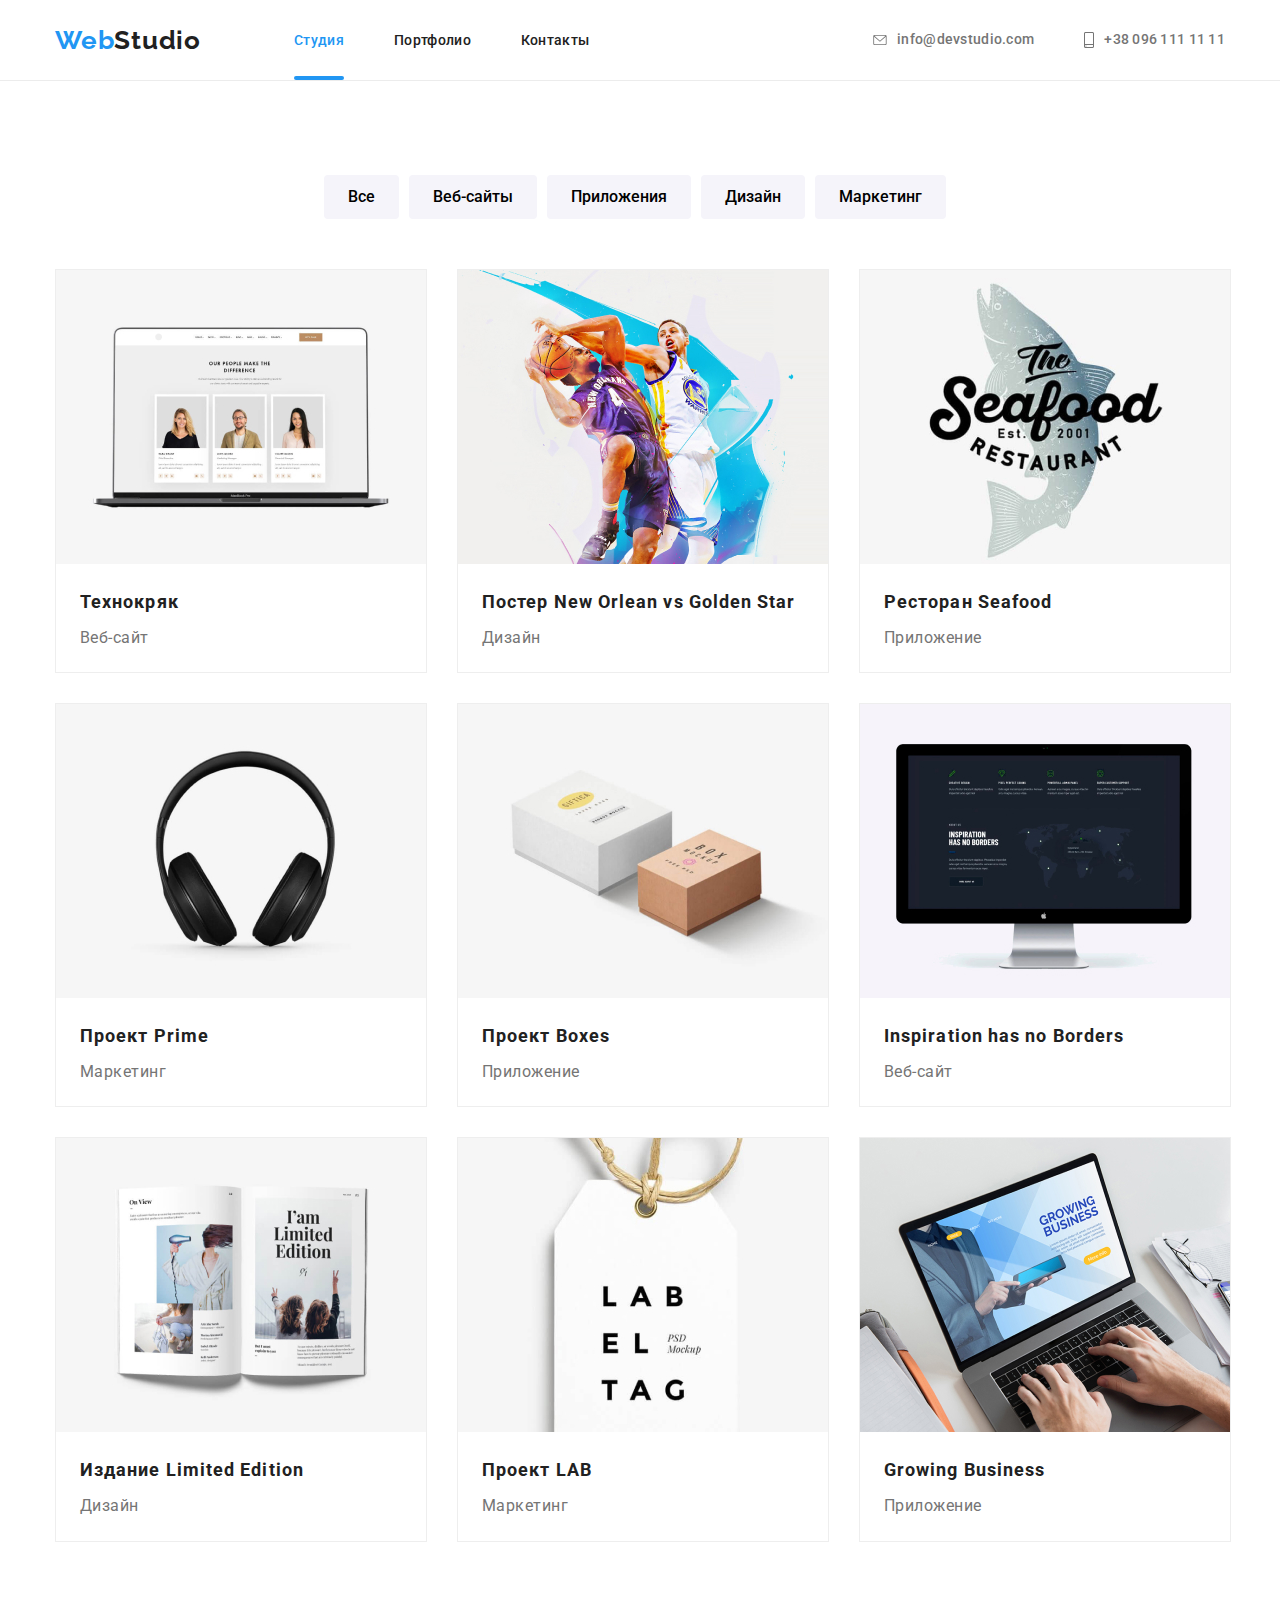
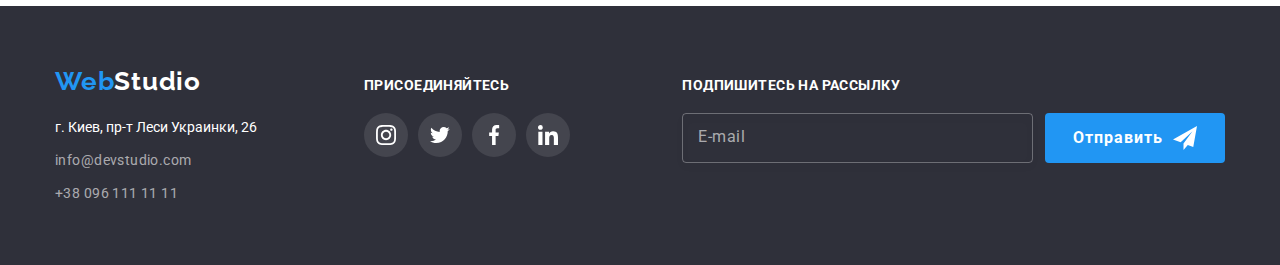
==== commit df1ba774: "завантажив растрові зображення різної щільності для team і портфоліо" ====
--- a/portfolio.html
+++ b/portfolio.html
@@ -56,7 +56,7 @@
             </li>
             <li
               class="mobile-menu-navigation__item">
-              <a class="mobile-menu-navigation__link link"
+              <a class="mobile-menu-navigation__link navigation__link--current-color link"
                 href="./portfolio.html">Портфолио</a>
             </li>
             <li
--- a/css/main.min.css
+++ b/css/main.min.css
@@ -1,2 +1,2 @@
-.container{margin-left:auto;margin-right:auto;padding-left:15px;padding-right:15px}@media screen and (min-width: 480px){.container{width:480px}}@media screen and (min-width: 768px){.container{width:768px}}@media screen and (min-width: 1200px){.container{width:1200px}}body{color:#212121;background-color:var(--bg-color);font-family:Roboto, sans-serif}h1,h2,h3,h4,h5,h6,p,ul{margin-left:0;margin-top:0;margin-bottom:0}img{display:block;max-width:100%}.list{list-style:none;text-decoration:none;padding:0;margin:0}.section{padding-top:94px;padding-bottom:94px}@media screen and (max-width: 1200px){.section{padding-top:60px;padding-bottom:60px}}.section:last-child{padding-bottom:94px}@media screen and (max-width: 1200px){.section:last-child{padding-bottom:60px}}.link{list-style:none;text-decoration:none;color:currentColor}.heading{margin-bottom:50px;color:#212121;letter-spacing:0px;font-size:36px;line-height:1.16;text-align:center;letter-spacing:0.03em}@media screen and (max-width: 767.98px){.btn-reset{display:-webkit-inline-box;display:-ms-inline-flexbox;display:inline-flex;padding:0;background-color:transparent;border:none;margin-left:auto}}@media screen and (min-width: 768px){.btn-reset{display:none}}.page-header{border-bottom:1px solid #ececec;position:relative}.hero{display:-webkit-box;display:-ms-flexbox;display:flex;text-align:center;background:-webkit-gradient(linear, left top, left bottom, from(rgba(47,48,58,0.4)), to(rgba(47,48,58,0.4))),url(../images/Img.jpg);background:linear-gradient(rgba(47,48,58,0.4), rgba(47,48,58,0.4)),url(../images/Img.jpg);background-repeat:no-repeat;margin-left:auto;margin-right:auto;padding-top:200px;padding-bottom:200px;max-width:1600px;background-size:cover}.hero__heading{margin-bottom:30px;color:#fff;font-size:44px;text-align:center;line-height:1.36;text-transform:uppercase;font-weight:900;margin-bottom:40px;letter-spacing:0.06em}@media screen and (max-width: 1199.98px){.hero__heading{font-size:26px;line-height:1.6em}}.advantages__icon{fill:#212121;-webkit-transition:250ms cubic-bezier(0.4, 0, 0.2, 1);transition:250ms cubic-bezier(0.4, 0, 0.2, 1)}.advantages__icon-container{display:-webkit-box;display:-ms-flexbox;display:flex;background-color:#f5f4fa;-webkit-box-pack:center;-ms-flex-pack:center;justify-content:center;-webkit-box-align:center;-ms-flex-align:center;align-items:center;margin-bottom:30px;height:120px;border-radius:4px}@media screen and (max-width: 767px){.advantages__icon-container{max-width:450px}}@media screen and (min-width: 1200px){.advantages__icon-container{width:270px}}.advantages__icon-container:focus .advantages__icon,.advantages__icon-container:hover .advantages__icon,.advantages__icon-container:active .advantages__icon{fill:#2196f3}.advantages__item{margin-right:30px;list-style:none;letter-spacing:0.03em}.advantages__item:last-child{margin-right:0}@media screen and (min-width: 768px) and (max-width: 1200px){.advantages__item{margin-bottom:30px}}@media screen and (min-width: 768px) and (max-width: 1200px){.advantages__item:nth-last-child(-n+2){margin-bottom:0}}@media screen and (min-width: 768px) and (max-width: 1200px){.advantages__item:nth-child(2n){margin-right:0}}@media screen and (min-width: 480px){.advantages__item{width:450px;margin-right:0}}@media screen and (max-width: 768px){.advantages__item{max-width:450px;margin-right:0;margin-bottom:30px}}@media screen and (min-width: 768px){.advantages__item{width:354px;margin-right:30px}}@media screen and (min-width: 1200px){.advantages__item{width:270px;margin-right:30px}}.advantages__list{padding:0;display:-webkit-box;display:-ms-flexbox;display:flex;-ms-flex-pack:distribute;justify-content:space-around}@media screen and (max-width: 767px){.advantages__list{display:block;max-width:450px}}@media screen and (min-width: 768px){.advantages__list{display:-webkit-box;display:-ms-flexbox;display:flex;-ms-flex-wrap:wrap;flex-wrap:wrap}}.advantages__heading{color:#212121;font-size:14px;font-weight:700;line-height:1.17;text-transform:uppercase;margin-bottom:10px}@media screen and (max-width: 767px){.advantages__heading{max-width:450px;text-align:center}}@media screen and (min-width: 480px){.advantages__heading{max-width:450px}}.advantages__paragraph{color:#757575;font-size:14px;font-weight:400;line-height:1.5}.offers__paragraph{width:100%;height:70px;background-color:rgba(47,48,58,0.8);display:-webkit-box;display:-ms-flexbox;display:flex;-webkit-box-pack:center;-ms-flex-pack:center;justify-content:center;-webkit-box-align:center;-ms-flex-align:center;align-items:center;color:#fff;font-size:14px;font-weight:700;line-height:1.17;letter-spacing:0.03em;text-transform:uppercase;position:absolute;bottom:0;left:0}.offers__item{-webkit-box-pack:justify;-ms-flex-pack:justify;justify-content:space-between;list-style:none;padding-left:0;display:-webkit-box;display:-ms-flexbox;display:flex;list-style:none;margin-right:30px;list-style:none;position:relative}.offers__item:last-child{margin-right:0}.offers__list{display:-webkit-box;display:-ms-flexbox;display:flex;-webkit-box-pack:justify;-ms-flex-pack:justify;justify-content:space-between;padding-left:0}.offers.section{padding-top:0;padding-bottom:94px}@media screen and (max-width: 1200px){.offers.section{display:none}}.team{background-color:#f5f4fa}.team__container{padding-top:30px;padding-bottom:30px}@media screen and (max-width: 768px){.team__container{padding-bottom:24px}}.team__links{display:-webkit-box;display:-ms-flexbox;display:flex;-webkit-box-pack:center;-ms-flex-pack:center;justify-content:center;-webkit-box-align:center;-ms-flex-align:center;align-items:center;padding-left:0}.team__social-links{margin-right:10px}.team__list{text-align:center;padding-left:0;display:-webkit-box;display:-ms-flexbox;display:flex;-webkit-box-pack:justify;-ms-flex-pack:justify;justify-content:space-between;list-style:none}@media screen and (max-width: 768px){.team__list{display:block}}@media screen and (min-width: 768px) and (max-width: 1200px){.team__list{display:-webkit-box;display:-ms-flexbox;display:flex;-ms-flex-wrap:wrap;flex-wrap:wrap}}.team__item{background-color:#fff;-webkit-box-shadow:0px 1px 3px rgba(0,0,0,0.12),0px 1px 1px rgba(0,0,0,0.14),0px 2px 1px rgba(0,0,0,0.2);box-shadow:0px 1px 3px rgba(0,0,0,0.12),0px 1px 1px rgba(0,0,0,0.14),0px 2px 1px rgba(0,0,0,0.2);border-radius:0px 0px 4px 4px}@media screen and (max-width: 768px){.team__item{max-width:450px;margin-bottom:30px}}@media screen and (min-width: 768px) and (max-width: 1200px){.team__item:nth-last-child(-n+2){margin-bottom:0}}@media screen and (min-width: 768px) and (max-width: 1200px){.team__item{width:354px;margin-bottom:30px}}.team__heading{margin-bottom:50px;text-align:center;font-size:36px;font-weight:700;line-height:1.18;letter-spacing:0.03em}.team__mate{font-size:16px;font-weight:500;color:#212121;line-height:1.18;letter-spacing:0.03em;margin-bottom:10px}.team__position{font-size:16px;font-weight:400;color:#757575;letter-spacing:0.03em;margin-bottom:16px}@media screen and (max-width: 768px){.team__mate-image{width:100%;height:auto}}@media screen and (min-width: 768px) and (max-width: 1200px){.team__mate-image{width:100%;height:auto}}.clients__list.list{display:-webkit-box;display:-ms-flexbox;display:flex;-webkit-box-pack:center;-ms-flex-pack:center;justify-content:center;-webkit-box-align:center;-ms-flex-align:center;align-items:center}@media screen and (max-width: 767.98px){.clients__list.list{display:-webkit-box;display:-ms-flexbox;display:flex;-ms-flex-wrap:wrap;flex-wrap:wrap;gap:30px}}@media screen and (min-width: 768px) and (max-width: 1200px){.clients__list.list{display:-webkit-box;display:-ms-flexbox;display:flex;-ms-flex-wrap:wrap;flex-wrap:wrap}}.client{display:-webkit-box;display:-ms-flexbox;display:flex;-webkit-box-pack:center;-ms-flex-pack:center;justify-content:center;-webkit-box-align:center;-ms-flex-align:center;align-items:center;width:170px;height:92px;border:1px solid #afb1b8;border-radius:4px;margin-right:30px;cursor:pointer}.client:last-child{margin-right:0}.client:hover,.client:focus{border-color:#2196f3}@media screen and (max-width: 767.98px){.client{width:210px;margin-right:0}}@media screen and (min-width: 768px) and (max-width: 1200px){.client{-ms-flex-preferred-size:calc(100% / 3 - 20px);flex-basis:calc(100% / 3 - 20px)}}@media screen and (min-width: 480px) and (max-width: 767.98px){.client:nth-child(2n){margin-right:0}}@media screen and (min-width: 768px) and (max-width: 1200px){.client:nth-child(3n){margin-right:0}}@media screen and (min-width: 768px) and (max-width: 1200px){.client:nth-child(-n+3){margin-bottom:30px}}.footer{background-color:#2f303a;text-decoration:none;padding-top:60px;padding-bottom:60px}.address-list{margin-bottom:9px;color:rgba(255,255,255,0.6);font-size:14px;text-decoration:none;font-weight:400;line-height:1.71;font-style:normal}@media screen and (max-width: 767.98px){.footer-social-links{margin-bottom:60px}}.footer-social-links__list{display:-webkit-box;display:-ms-flexbox;display:flex}@media screen and (max-width: 767.98px){.footer-social-links__list{-webkit-box-pack:center;-ms-flex-pack:center;justify-content:center}}@media screen and (min-width: 480px) and (max-width: 767.98px){.footer-social-links__list{-webkit-box-pack:center;-ms-flex-pack:center;justify-content:center}}.footer__container{display:-webkit-box;display:-ms-flexbox;display:flex;-webkit-box-align:baseline;-ms-flex-align:baseline;align-items:baseline}@media screen and (max-width: 767.98px){.footer__container{display:block;text-align:center}}@media screen and (min-width: 480px) and (max-width: 767.98px){.footer__container{display:block;text-align:center;text-align:center}}@media screen and (min-width: 768px) and (max-width: 1199.98px){.footer__container{display:-webkit-box;display:-ms-flexbox;display:flex;-ms-flex-wrap:wrap;flex-wrap:wrap;-webkit-box-pack:center;-ms-flex-pack:center;justify-content:center}}.footer-heading{color:#fff;line-height:1.17;letter-spacing:0.03em;font-weight:700;font-size:14px;margin-bottom:20px}@media screen and (min-width: 768px) and (max-width: 1199.98px){.footer-heading{text-align:center}}.address-wrapper{margin-right:70px}@media screen and (max-width: 767.98px){.address-wrapper{margin-right:0;margin-bottom:60px}}@media screen and (min-width: 480px) and (max-width: 767.98px){.address-wrapper{margin-right:0;margin-bottom:60px}}@media screen and (min-width: 768px) and (max-width: 1199.98px){.address-wrapper{text-align:center;margin-right:165px;width:231px;margin-bottom:60px}}.footer-social-links__item{margin-right:10px}.footer-social-links__item:last-child{margin-right:0}.footer__address{margin-bottom:9px;color:#fff;font-size:14px;text-decoration:none;font-weight:400;line-height:1.71;font-style:normal}.buttons.list{display:-webkit-box;display:-ms-flexbox;display:flex;-webkit-box-pack:center;-ms-flex-pack:center;justify-content:center;margin-bottom:50px;letter-spacing:0.03em}@media screen and (max-width: 767.98px){.buttons.list{-ms-flex-wrap:wrap;flex-wrap:wrap;-webkit-box-pack:start;-ms-flex-pack:start;justify-content:flex-start}}.buttons__item{margin-right:10px}.buttons__btn{display:inline-block;padding:6px 22px 6px 22px;border-radius:4px;text-align:center;border-color:transparent;font-size:16px;cursor:pointer;text-decoration:none;background-color:#f5f4fa;font-weight:500;font-family:inherit;line-height:1.7;-webkit-transition:250ms cubic-bezier(0.4, 0, 0.2, 1);transition:250ms cubic-bezier(0.4, 0, 0.2, 1)}.buttons__btn:focus,.buttons__btn:hover{background-color:#2196f3;color:#fff;border-color:transparent;text-decoration:none;-webkit-box-shadow:0px 3px 1px rgba(0,0,0,0.1),0px 1px 2px rgba(0,0,0,0.08),0px 2px 2px rgba(0,0,0,0.12);box-shadow:0px 3px 1px rgba(0,0,0,0.1),0px 1px 2px rgba(0,0,0,0.08),0px 2px 2px rgba(0,0,0,0.12)}@media screen and (max-width: 767.98px){.buttons__btn{margin-bottom:15px}}.cards.list{display:-webkit-box;display:-ms-flexbox;display:flex;-ms-flex-wrap:wrap;flex-wrap:wrap;margin-right:-30px;margin-bottom:-30px}@media screen and (max-width: 767.98px){.cards.list{margin-right:0;margin-left:0;display:block}}.card-container{padding-top:20px;padding-right:24px;padding-bottom:20px;padding-left:24px}.card{margin-right:30px;margin-bottom:30px;border:1px solid #eeeeee;-ms-flex-preferred-size:calc(100% / 3 - 30px);flex-basis:calc(100% / 3 - 30px);-webkit-transition:250ms cubic-bezier(0.4, 0, 0.2, 1);transition:250ms cubic-bezier(0.4, 0, 0.2, 1)}.card:hover,.card:focus{-webkit-box-shadow:0px 1px 1px rgba(0,0,0,0.12),0px 4px 4px rgba(0,0,0,0.06),1px 4px 6px rgba(0,0,0,0.16);box-shadow:0px 1px 1px rgba(0,0,0,0.12),0px 4px 4px rgba(0,0,0,0.06),1px 4px 6px rgba(0,0,0,0.16)}@media screen and (min-width: 767.98px) and (max-width: 1199.98px){.card:nth-child(2n){margin-right:0}}@media screen and (min-width: 767.98px) and (max-width: 1199.98px){.card:last-child{margin-right:auto;margin-left:auto}}@media screen and (min-width: 1200px){.card:nth-child(3n){margin-right:0}.card:nth-last-child(-n+3){margin-bottom:0}}@media screen and (min-width: 1200px) and (max-width: 767.98px){.card:nth-last-child(-n+3){margin-bottom:30px}}@media screen and (max-width: 767px){.card{margin-right:0}}.card__image{width:100%;height:auto}.card-link{text-decoration:none}.card-container__heading{color:#212121;font-size:18px;text-decoration:none;font-weight:700;line-height:2;margin-bottom:4px;letter-spacing:0.06em}.card-container__heading .card-container__heading:hover,.card-container__heading .card-container__heading:focus{color:#2196f3;text-decoration:none}.card-container__paragraph{color:#757575;font-size:16px;text-decoration:none;font-weight:400;line-height:1.77;letter-spacing:0.03em}.card-container__paragraph .card-container__paragraph:hover,.card-container__paragraph .card-container__paragraph:focus{color:#2196f3;text-decoration:none}.overlay-container{position:relative;max-width:100%;width:370px;height:294px;overflow:hidden}@media screen and (max-width: 767.98px){.overlay-container{height:auto;width:100%;max-width:450px}}@media screen and (min-width: 768px) and (max-width: 1199.98px){.overlay-container{width:351px;max-width:351px}}.overlay-container__paragraph{position:absolute;bottom:0;left:0;right:0;background-color:rgba(33,150,243,0.9);overflow:hidden;width:100%;height:100%;-webkit-transform:translateY(100%);transform:translateY(100%);-webkit-transition:250ms cubic-bezier(0.4, 0, 0.2, 1);transition:250ms cubic-bezier(0.4, 0, 0.2, 1);color:#fff;font-family:"Roboto";font-size:400;font-size:18px;letter-spacing:00.03em;line-height:1.55}.card:hover .overlay-container__paragraph,.card:focus .overlay-container__paragraph{-webkit-transform:translateY(0);transform:translateY(0)}@media screen and (max-width: 767.98px){.overlay-container__paragraph{padding:77px 24px;overflow:scroll}}@media screen and (min-width: 768px) and (max-width: 1199.98px){.overlay-container__paragraph{padding:49px 24px}}@media screen and (min-width: 1200px){.overlay-container__paragraph{padding:63px 24px}}.logo{display:-webkit-box;display:-ms-flexbox;display:flex;-webkit-box-align:center;-ms-flex-align:center;align-items:center;margin-right:93px;font-size:26px;text-decoration:none;font-family:Raleway, sans-serif;font-weight:700;letter-spacing:0.03em;line-height:1.17}@media screen and (max-width: 1199.98px){.logo{font-size:24px;margin-right:auto}}.logo__accent-logo{color:#2196f3;text-decoration:none}.logo-footer__accent-logo{color:#2196f3;text-decoration:none}.logo--light{color:#fff;margin-bottom:20px}@media screen and (max-width: 767.98px){.logo--light{margin-right:0;-webkit-box-pack:center;-ms-flex-pack:center;justify-content:center;font-size:24px}}@media screen and (min-width: 480px) and (max-width: 767.98px){.logo--light{display:block;text-align:center;margin-right:0;font-size:24px}}@media screen and (min-width: 768px) and (max-width: 1199.98px){.logo--light{margin-right:0;-webkit-box-pack:center;-ms-flex-pack:center;justify-content:center;font-size:24px}}.logo--dark{color:#212121}@media screen and (max-width: 767.98px){.menu-button{z-index:100;margin-left:auto}}@media screen and (min-width: 768px){.menu-button{display:none}}.menu-button .icon-cross{display:none}.menu-button.is-open .icon-cross{display:block}.menu-button.is-open .icon-menu{display:none}@media screen and (max-width: 767.98px){.menu-container{position:absolute;-webkit-transform:translateX(-100%);transform:translateX(-100%);-webkit-transition:250ms cubic-bezier(0.4, 0, 0.2, 1);transition:250ms cubic-bezier(0.4, 0, 0.2, 1)}}@media screen and (max-width: 767.98px){.menu-container.is-open{display:block;position:absolute;-webkit-transform:translateX(0);transform:translateX(0);width:100%;background-color:#fff;z-index:50;padding:48px 0px 48px 40px;-webkit-box-shadow:0px 4px 8px rgba(0,0,0,0.04),0px 2px 4px rgba(0,0,0,0.08),0px 1px 3px rgba(0,0,0,0.16);box-shadow:0px 4px 8px rgba(0,0,0,0.04),0px 2px 4px rgba(0,0,0,0.08),0px 1px 3px rgba(0,0,0,0.16)}}@media screen and (min-width: 768px){.menu-container__nav{display:none}}@media screen and (max-width: 767.98px){.menu-container__nav{height:100vh;display:-webkit-box;display:-ms-flexbox;display:flex;-webkit-box-orient:vertical;-webkit-box-direction:normal;-ms-flex-direction:column;flex-direction:column;-webkit-box-pack:justify;-ms-flex-pack:justify;justify-content:space-between}}.mobile-menu-navigation__link{font-weight:500;font-size:40px;line-height:47px;letter-spacing:0.02em;color:#212121}.menu-container-contacts__item{margin-bottom:32px;font-weight:500;font-size:24px;line-height:28px;letter-spacing:0.02em;color:#757575}.menu-container-contacts__item:first-child{margin-bottom:32px;font-size:36px}.menu-container-contacts__item:last-child{margin-bottom:0}.mobile-menu-navigation__item{margin-bottom:36px}.mobile-menu-navigation__item:last-child{margin-bottom:0}.menu-container__contacts{margin-bottom:64px}.menu-social-links{display:-webkit-box;display:-ms-flexbox;display:flex;padding-left:0;-ms-flex-wrap:wrap;flex-wrap:wrap}.menu-social-links__item{padding-left:0;font-weight:500;font-size:18px;line-height:22px;letter-spacing:0.02em;color:#2196f3;padding-right:9px;margin-left:9px;border-right:1px solid rgba(33,33,33,0.2)}.menu-social-links__item:first-child{padding-left:0;margin-left:0}.menu-social-links__item:last-child{padding-right:0;border-right:0}.navigation__list{display:-webkit-box;display:-ms-flexbox;display:flex}.navigation__item{margin-right:50px;-webkit-box-align:center;-ms-flex-align:center;align-items:center;letter-spacing:0.02em}.navigation__item:last-child{margin-right:auto}.navigation__link{position:relative;-webkit-transition:250ms cubic-bezier(0.4, 0, 0.2, 1);transition:250ms cubic-bezier(0.4, 0, 0.2, 1);padding-top:32px;padding-bottom:32px;margin-right:0;font-size:14px;line-height:1.17;text-decoration:none;font-weight:500;color:var(--main-text-color);display:block;-webkit-box-align:center;-ms-flex-align:center;align-items:center}.navigation__link:hover,.navigation__link:focus{color:#2196f3;text-decoration:none}.navigation__link--current-color{color:#2196f3}.navigation__link--current-color::after{position:absolute;content:"";bottom:0;left:0;width:100%;height:4px;display:block;border-radius:2px;background-color:#2196f3}@media screen and (max-width: 767.98px){.navigation__list{display:none}}.contacts{display:-webkit-box;display:-ms-flexbox;display:flex;margin-left:auto;-webkit-box-align:center;-ms-flex-align:center;align-items:center}@media screen and (max-width: 767.98px){.contacts{display:none}}@media screen and (min-width: 767.98px) and (max-width: 1199.98px){.contacts{-webkit-box-orient:vertical;-webkit-box-direction:normal;-ms-flex-direction:column;flex-direction:column;-webkit-box-align:start;-ms-flex-align:start;align-items:flex-start}}.contacts__email{margin-right:50px}@media screen and (min-width: 768px) and (max-width: 1199.98px){.contacts__email{margin-bottom:10px}}.contacts__email,.contacts__phone-number{display:-webkit-box;display:-ms-flexbox;display:flex;-webkit-box-align:center;-ms-flex-align:center;align-items:center;color:#757575;font-size:14px;text-decoration:none;font-weight:500;letter-spacing:0.02em;line-height:1.14;padding-top:32px;padding-bottom:32px;-webkit-transition:250ms cubic-bezier(0.4, 0, 0.2, 1);transition:250ms cubic-bezier(0.4, 0, 0.2, 1)}@media screen and (min-width: 767.98px) and (max-width: 1199.98px){.contacts__email,.contacts__phone-number{padding:0;margin-right:0;font-size:12px}}.contacts__email:focus,.contacts__phone-number:focus,.contacts__email:hover,.contacts__phone-number:hover{color:#2196f3;text-decoration:none}.container__nav-contacts{display:-webkit-box;display:-ms-flexbox;display:flex;-webkit-box-align:center;-ms-flex-align:center;align-items:center}@media screen and (max-width: 767.98px){.container__nav-contacts{padding:15px 0}}.contacts__icon{margin-right:10px;fill:currentColor}.footer__phone{display:block;text-decoration:none;color:rgba(255,255,255,0.6);letter-spacing:00.03em;font-size:14px;font-weight:400;line-height:1.7;-webkit-transition:250ms cubic-bezier(0.4, 0, 0.2, 1);transition:250ms cubic-bezier(0.4, 0, 0.2, 1)}.footer__email{display:block;margin-bottom:9px;text-decoration:none;color:rgba(255,255,255,0.6);letter-spacing:00.03em;font-size:14px;font-weight:400;line-height:1.7;-webkit-transition:250ms cubic-bezier(0.4, 0, 0.2, 1);transition:250ms cubic-bezier(0.4, 0, 0.2, 1)}.footer__email:focus,.footer__email:hover,.footer__phone:hover,.footer__phone:focus{color:#2196f3}.email{display:block;margin-right:50px;-webkit-transition:var(--transition-cubic);transition:var(--transition-cubic)}.backdrop{position:fixed;top:0;left:0;width:100%;height:100%;background-color:rgba(0,0,0,0.2);z-index:1000;overflow:scroll}.backdrop.is-hidden{opacity:0;pointer-events:none;visibility:hidden;-webkit-transition:250ms 250ms cubic-bezier(0.4, 0, 0.2, 1);transition:250ms 250ms cubic-bezier(0.4, 0, 0.2, 1)}.backdrop.is-hidden .modal-wrapper{-webkit-transform:translate(-50%, -50%) scale(0.1);transform:translate(-50%, -50%) scale(0.1)}.modal-wrapper{padding-top:40px;padding-right:39px;padding-bottom:40px;padding-left:41px;position:absolute;top:50%;left:50%;width:528px;background-color:white;-webkit-transform:translate(-50%, -50%);transform:translate(-50%, -50%);border-radius:4px;-webkit-box-shadow:0px 1px 3px rgba(0,0,0,0.12),0px 1px 1px rgba(0,0,0,0.14),0px 2px 1px rgba(0,0,0,0.2);box-shadow:0px 1px 3px rgba(0,0,0,0.12),0px 1px 1px rgba(0,0,0,0.14),0px 2px 1px rgba(0,0,0,0.2);-webkit-transform:translate(-50%, -50%) scale(1);transform:translate(-50%, -50%) scale(1);-webkit-transition:250ms 250ms cubic-bezier(0.4, 0, 0.2, 1);transition:250ms 250ms cubic-bezier(0.4, 0, 0.2, 1)}@media screen and (max-width: 1199.98px){.modal-wrapper{-webkit-transform:translate(-50%, -45%);transform:translate(-50%, -45%)}}@media screen and (min-width: 480px) and (max-width: 1199.98px){.modal-wrapper{width:450px}}@media screen and (max-width: 768px){.modal-wrapper{width:100%;max-width:450px;height:auto}}.form-field__icon{position:absolute;top:50%;left:12px}.form-field__label{display:block;font-weight:400;font-size:12px;line-height:1.17em;letter-spacing:0.01em;text-align:left;color:#757575;margin-bottom:4px}.form-field{position:relative;margin-bottom:10px}.form-field:last-child{margin-bottom:20px}.textarea-comment{width:100%;height:120px;padding:12px 16px;resize:none;outline:transparent;border:1px solid rgba(33,33,33,0.2);border-radius:4px;-webkit-transition:250ms cubic-bezier(0.4, 0, 0.2, 1);transition:250ms cubic-bezier(0.4, 0, 0.2, 1)}.textarea-comment:focus{border:1px solid #2196f3}textarea[placeholder]{font-weight:400;font-size:14px;line-height:16px;letter-spacing:0.01em;font-family:"Roboto"}.form-registration{display:inline-block;font-weight:700;font-size:20px;line-height:1.17em;text-align:center;letter-spacing:0.03em;color:#212121;margin-bottom:12px}.checkbox-policy{display:-webkit-box;display:-ms-flexbox;display:flex;-webkit-box-align:center;-ms-flex-align:center;align-items:center;-webkit-box-pack:center;-ms-flex-pack:center;justify-content:center;margin-bottom:30px}.form-policy{-webkit-appearance:none;-moz-appearance:none;-ms-appearance:none;appearance:none}.checkbox-policy__description{font-weight:400;font-size:12px;line-height:1.17em;letter-spacing:0.03em;color:#757575;cursor:pointer}.checkbox-policy__link{color:#2196f3;text-decoration:underline}.custom-checkbox{width:16px;height:15px;display:-webkit-box;display:-ms-flexbox;display:flex;-webkit-box-align:center;-ms-flex-align:center;align-items:center;-webkit-box-pack:center;-ms-flex-pack:center;justify-content:center;border:2px solid #212121;border-radius:2px;margin-right:7px;cursor:pointer}.form-policy:focus+.custom-checkbox{border:2px solid #2196f3}.custom-checkbox__icon{opacity:0;-webkit-transition:250ms cubic-bezier(0.4, 0, 0.2, 1);transition:250ms cubic-bezier(0.4, 0, 0.2, 1)}.form-policy:checked+.custom-checkbox .custom-checkbox__icon{opacity:1;fill:white}.form-policy:checked+.custom-checkbox{background-color:#2196f3;border:2px solid #2196f3}.btn-primary{background:#2196f3;color:#fff;border-radius:4px;border-color:transparent;border:0px;font-family:"Roboto";font-style:normal;font-weight:700;font-size:16px;line-height:1.9em;letter-spacing:0.06em;text-align:center;cursor:pointer}.btn-primary--mailing{display:-webkit-box;display:-ms-flexbox;display:flex;-webkit-box-pack:center;-ms-flex-pack:center;justify-content:center;-webkit-box-align:center;-ms-flex-align:center;align-items:center;padding:10px 28px}@media screen and (max-width: 767.98px){.btn-primary--mailing{width:210px;max-width:100%;margin:0 auto}}@media screen and (min-width: 480px) and (max-width: 1199.98px){.btn-primary--mailing{width:210px;margin-right:auto;margin-left:auto}}.btn-primary--hero{padding:10px 32px}.btn-primary--submit{padding:10px 55px;-webkit-transition:250ms cubic-bezier(0.4, 0, 0.2, 1);transition:250ms cubic-bezier(0.4, 0, 0.2, 1)}.btn-primary--submit:hover{background:#188ce8;-webkit-box-shadow:0px 4px 4px rgba(0,0,0,0.15);box-shadow:0px 4px 4px rgba(0,0,0,0.15)}.modal-btn{position:absolute;top:8px;right:8px;width:30px;height:30px;display:-webkit-box;display:-ms-flexbox;display:flex;-webkit-box-pack:center;-ms-flex-pack:center;justify-content:center;-webkit-box-align:center;-ms-flex-align:center;align-items:center;border:1px solid rgba(0,0,0,0.1);border-radius:50%;padding:0;background-color:#fff;cursor:pointer;-webkit-transition:250ms 250ms cubic-bezier(0.4, 0, 0.2, 1);transition:250ms 250ms cubic-bezier(0.4, 0, 0.2, 1)}.modal-btn__icon{fill:#000;-webkit-transition:250ms cubic-bezier(0.4, 0, 0.2, 1);transition:250ms cubic-bezier(0.4, 0, 0.2, 1)}.modal-btn:hover .modal-btn__icon{fill:#2196f3}.mailing-btn{padding:10px 28px;display:-webkit-box;display:-ms-flexbox;display:flex;-webkit-box-align:center;-ms-flex-align:center;align-items:center;-webkit-box-pack:center;-ms-flex-pack:center;justify-content:center;background:#2196f3;border-radius:4px;border:0px;text-align:center;letter-spacing:0.06em;font-family:"Roboto";font-style:normal;font-weight:700;font-size:16px;line-height:1.9em;letter-spacing:0.06em;color:#ffffff;cursor:pointer}.mailing-btn:hover{-webkit-transition:250ms cubic-bezier(0.4, 0, 0.2, 1);transition:250ms cubic-bezier(0.4, 0, 0.2, 1)}input{border-color:rgba(33,33,33,0.2);border-radius:4px}.form-field__input{width:100%;height:40px;border:1px solid rgba(33,33,33,0.2);border-radius:4px;padding:12px 42px;outline:transparent;-webkit-transition:250ms cubic-bezier(0.4, 0, 0.2, 1);transition:250ms cubic-bezier(0.4, 0, 0.2, 1)}.form-field__input:focus{border:1px solid #2196f3}.form-field__input:focus+svg{fill:#2196f3}.mail-input-wrapper__input{height:50px;padding:15px 16px;border:1px solid rgba(255,255,255,0.3);-webkit-filter:drop-shadow(0px 4px 4px rgba(0,0,0,0.15));filter:drop-shadow(0px 4px 4px rgba(0,0,0,0.15));background-color:transparent;border-radius:4px;outline:transparent;color:rgba(255,255,255,0.6);margin-right:12px}@media screen and (max-width: 767.98px){.mail-input-wrapper__input{max-width:100%;width:450px;margin-right:0;margin-bottom:20px}}@media screen and (min-width: 480px) and (max-width: 1199.98px){.mail-input-wrapper__input{width:450px;margin-right:0;margin-bottom:20px}}.mail-input-wrapper{display:-webkit-box;display:-ms-flexbox;display:flex;position:relative}@media screen and (max-width: 767.98px){.mail-input-wrapper{-webkit-box-orient:vertical;-webkit-box-direction:normal;-ms-flex-direction:column;flex-direction:column}}@media screen and (min-width: 480px) and (max-width: 767.98px){.mail-input-wrapper{-webkit-box-orient:vertical;-webkit-box-direction:normal;-ms-flex-direction:column;flex-direction:column}}@media screen and (min-width: 768px) and (max-width: 1199.98px){.mail-input-wrapper{-webkit-box-orient:vertical;-webkit-box-direction:normal;-ms-flex-direction:column;flex-direction:column}}.mail-mark{position:absolute;top:15px;left:16px;-webkit-transition:250ms cubic-bezier(0.4, 0, 0.2, 1);transition:250ms cubic-bezier(0.4, 0, 0.2, 1);font-weight:400;font-size:16px;line-height:1.17em;letter-spacing:0.03em;color:rgba(255,255,255,0.6);display:-webkit-box;display:-ms-flexbox;display:flex;-webkit-box-align:center;-ms-flex-align:center;align-items:center}.mail-input-wrapper__input:focus+.mail-mark{-webkit-transform:translateX(-65px);transform:translateX(-65px);-webkit-transition:250ms cubic-bezier(0.4, 0, 0.2, 1);transition:250ms cubic-bezier(0.4, 0, 0.2, 1)}@media screen and (max-width: 767.98px){.mail-input-wrapper__input:focus+.mail-mark{-webkit-transform:translateY(-35px);transform:translateY(-35px)}}.mail-input-wrapper__input:not(:placeholder-shown)+.mail-mark{-webkit-transform:translateX(-65px);transform:translateX(-65px)}@media screen and (max-width: 767.98px){.mail-input-wrapper__input:not(:placeholder-shown)+.mail-mark{-webkit-transform:translateY(-35px);transform:translateY(-35px)}}.mailing-btn{padding:10px 28px;display:-webkit-box;display:-ms-flexbox;display:flex;-webkit-box-align:center;-ms-flex-align:center;align-items:center;-webkit-box-pack:center;-ms-flex-pack:center;justify-content:center;background:#2196f3;border-radius:4px;border:0px;text-align:center;letter-spacing:0.06em;font-family:"Roboto";font-style:normal;font-weight:700;font-size:16px;line-height:1.9em;letter-spacing:0.06em;color:#ffffff;cursor:pointer}.icon-telegram{margin-left:10px}.mailing-btn:hover{-webkit-transition:250ms cubic-bezier(0.4, 0, 0.2, 1);transition:250ms cubic-bezier(0.4, 0, 0.2, 1)}.mailing-wrapper{margin-left:auto}@media screen and (min-width: 768px) and (max-width: 1199.98px){.mailing-wrapper{margin-right:auto}}.social-link{display:-webkit-box;display:-ms-flexbox;display:flex;max-width:44px;max-height:44px;width:44px;height:44px;border-radius:50%;-webkit-box-pack:center;-ms-flex-pack:center;justify-content:center;-webkit-box-align:center;-ms-flex-align:center;align-items:center;-webkit-transition:250ms cubic-bezier(0.4, 0, 0.2, 1);transition:250ms cubic-bezier(0.4, 0, 0.2, 1)}.social-link--light{background-color:white;fill:#afb1b8}.social-link--dark{background-color:rgba(255,255,255,0.1);fill:white}.social-link--dark:hover,.social-link--dark:focus{background-color:#2196f3}.social-link--light:focus,.social-link--light:hover{background-color:#2196f3;fill:white}.contacts__icon{margin-right:10px;fill:currentColor}.contacts-icon--mail{width:14px;height:10px}.form-field__icon{position:absolute;top:50%;left:12px}.custom-checkbox__icon{opacity:0;-webkit-transition:250ms cubic-bezier(0.4, 0, 0.2, 1);transition:250ms cubic-bezier(0.4, 0, 0.2, 1)}.form-policy:checked+.custom-checkbox .custom-checkbox__icon{opacity:1;fill:white}.modal-btn__icon{fill:#000;-webkit-transition:250ms cubic-bezier(0.4, 0, 0.2, 1);transition:250ms cubic-bezier(0.4, 0, 0.2, 1)}.modal-btn:hover .modal-btn__icon{fill:#2196f3}.client__icon{fill:#afb1b8;-webkit-transition:250ms cubic-bezier(0.4, 0, 0.2, 1);transition:250ms cubic-bezier(0.4, 0, 0.2, 1)}.client:focus .client__icon,.client:hover .client__icon{fill:#2196f3}
+.container{margin-left:auto;margin-right:auto;padding-left:15px;padding-right:15px}@media screen and (min-width: 480px){.container{width:480px}}@media screen and (min-width: 768px){.container{width:768px}}@media screen and (min-width: 1200px){.container{width:1200px}}body{color:#212121;background-color:var(--bg-color);font-family:Roboto, sans-serif}h1,h2,h3,h4,h5,h6,p,ul{margin-left:0;margin-top:0;margin-bottom:0}img{display:block;max-width:100%}.list{list-style:none;text-decoration:none;padding:0;margin:0}.section{padding-top:94px;padding-bottom:94px}@media screen and (max-width: 1200px){.section{padding-top:60px;padding-bottom:60px}}.section:last-child{padding-bottom:94px}@media screen and (max-width: 1200px){.section:last-child{padding-bottom:60px}}.link{list-style:none;text-decoration:none;color:currentColor}.heading{margin-bottom:50px;color:#212121;letter-spacing:0px;font-size:36px;line-height:1.16;text-align:center;letter-spacing:0.03em}@media screen and (max-width: 767.98px){.btn-reset{display:-webkit-inline-box;display:-ms-inline-flexbox;display:inline-flex;padding:0;background-color:transparent;border:none;margin-left:auto}}@media screen and (min-width: 768px){.btn-reset{display:none}}.page-header{border-bottom:1px solid #ececec;position:relative}.hero{display:-webkit-box;display:-ms-flexbox;display:flex;text-align:center;background:-webkit-gradient(linear, left top, left bottom, from(rgba(47,48,58,0.4)), to(rgba(47,48,58,0.4))),url(../images/Img.jpg);background:linear-gradient(rgba(47,48,58,0.4), rgba(47,48,58,0.4)),url(../images/Img.jpg);background-repeat:no-repeat;margin-left:auto;margin-right:auto;padding-top:200px;padding-bottom:200px;max-width:1600px;background-size:cover}.hero__heading{margin-bottom:30px;color:#fff;font-size:44px;text-align:center;line-height:1.36;text-transform:uppercase;font-weight:900;margin-bottom:40px;letter-spacing:0.06em}@media screen and (max-width: 1199.98px){.hero__heading{font-size:26px;line-height:1.6em}}.advantages__icon{fill:#212121;-webkit-transition:250ms cubic-bezier(0.4, 0, 0.2, 1);transition:250ms cubic-bezier(0.4, 0, 0.2, 1)}.advantages__icon-container{display:-webkit-box;display:-ms-flexbox;display:flex;background-color:#f5f4fa;-webkit-box-pack:center;-ms-flex-pack:center;justify-content:center;-webkit-box-align:center;-ms-flex-align:center;align-items:center;margin-bottom:30px;height:120px;border-radius:4px}@media screen and (max-width: 767px){.advantages__icon-container{max-width:450px}}@media screen and (min-width: 1200px){.advantages__icon-container{width:270px}}.advantages__icon-container:focus .advantages__icon,.advantages__icon-container:hover .advantages__icon,.advantages__icon-container:active .advantages__icon{fill:#2196f3}.advantages__item{margin-right:30px;list-style:none;letter-spacing:0.03em}.advantages__item:last-child{margin-right:0}@media screen and (min-width: 768px) and (max-width: 1200px){.advantages__item{margin-bottom:30px}}@media screen and (min-width: 768px) and (max-width: 1200px){.advantages__item:nth-last-child(-n+2){margin-bottom:0}}@media screen and (min-width: 768px) and (max-width: 1200px){.advantages__item:nth-child(2n){margin-right:0}}@media screen and (min-width: 480px){.advantages__item{width:450px;margin-right:0}}@media screen and (max-width: 768px){.advantages__item{max-width:450px;margin-right:0;margin-bottom:30px}}@media screen and (min-width: 768px){.advantages__item{width:354px;margin-right:30px}}@media screen and (min-width: 1200px){.advantages__item{width:270px;margin-right:30px}}.advantages__list{padding:0;display:-webkit-box;display:-ms-flexbox;display:flex;-ms-flex-pack:distribute;justify-content:space-around}@media screen and (max-width: 767px){.advantages__list{display:block;max-width:450px}}@media screen and (min-width: 768px){.advantages__list{display:-webkit-box;display:-ms-flexbox;display:flex;-ms-flex-wrap:wrap;flex-wrap:wrap}}.advantages__heading{color:#212121;font-size:14px;font-weight:700;line-height:1.17;text-transform:uppercase;margin-bottom:10px}@media screen and (max-width: 767px){.advantages__heading{max-width:450px;text-align:center}}@media screen and (min-width: 480px){.advantages__heading{max-width:450px}}.advantages__paragraph{color:#757575;font-size:14px;font-weight:400;line-height:1.5}.offers__paragraph{width:100%;height:70px;background-color:rgba(47,48,58,0.8);display:-webkit-box;display:-ms-flexbox;display:flex;-webkit-box-pack:center;-ms-flex-pack:center;justify-content:center;-webkit-box-align:center;-ms-flex-align:center;align-items:center;color:#fff;font-size:14px;font-weight:700;line-height:1.17;letter-spacing:0.03em;text-transform:uppercase;position:absolute;bottom:0;left:0}.offers__item{-webkit-box-pack:justify;-ms-flex-pack:justify;justify-content:space-between;list-style:none;padding-left:0;display:-webkit-box;display:-ms-flexbox;display:flex;list-style:none;margin-right:30px;list-style:none;position:relative}.offers__item:last-child{margin-right:0}.offers__list{display:-webkit-box;display:-ms-flexbox;display:flex;-webkit-box-pack:justify;-ms-flex-pack:justify;justify-content:space-between;padding-left:0}.offers.section{padding-top:0;padding-bottom:94px}@media screen and (max-width: 1200px){.offers.section{display:none}}.team{background-color:#f5f4fa}.team__container{padding-top:30px;padding-bottom:30px}@media screen and (max-width: 768px){.team__container{padding-bottom:24px}}.team__links{display:-webkit-box;display:-ms-flexbox;display:flex;-webkit-box-pack:center;-ms-flex-pack:center;justify-content:center;-webkit-box-align:center;-ms-flex-align:center;align-items:center;padding-left:0}.team__social-links{margin-right:10px}.team__list{text-align:center;padding-left:0;display:-webkit-box;display:-ms-flexbox;display:flex;-webkit-box-pack:justify;-ms-flex-pack:justify;justify-content:space-between;list-style:none}@media screen and (max-width: 768px){.team__list{display:block}}@media screen and (min-width: 768px) and (max-width: 1200px){.team__list{display:-webkit-box;display:-ms-flexbox;display:flex;-ms-flex-wrap:wrap;flex-wrap:wrap}}.team__item{background-color:#fff;-webkit-box-shadow:0px 1px 3px rgba(0,0,0,0.12),0px 1px 1px rgba(0,0,0,0.14),0px 2px 1px rgba(0,0,0,0.2);box-shadow:0px 1px 3px rgba(0,0,0,0.12),0px 1px 1px rgba(0,0,0,0.14),0px 2px 1px rgba(0,0,0,0.2);border-radius:0px 0px 4px 4px}@media screen and (max-width: 768px){.team__item{max-width:450px;margin-bottom:30px}}@media screen and (min-width: 768px) and (max-width: 1200px){.team__item:nth-last-child(-n+2){margin-bottom:0}}@media screen and (min-width: 768px) and (max-width: 1200px){.team__item{width:354px;margin-bottom:30px}}.team__heading{margin-bottom:50px;text-align:center;font-size:36px;font-weight:700;line-height:1.18;letter-spacing:0.03em}.team__mate{font-size:16px;font-weight:500;color:#212121;line-height:1.18;letter-spacing:0.03em;margin-bottom:10px}.team__position{font-size:16px;font-weight:400;color:#757575;letter-spacing:0.03em;margin-bottom:16px}@media screen and (max-width: 768px){.team__mate-image{width:100%;height:auto}}@media screen and (min-width: 768px) and (max-width: 1200px){.team__mate-image{width:100%;height:auto}}.clients__list.list{display:-webkit-box;display:-ms-flexbox;display:flex;-webkit-box-pack:center;-ms-flex-pack:center;justify-content:center;-webkit-box-align:center;-ms-flex-align:center;align-items:center}@media screen and (max-width: 767.98px){.clients__list.list{display:-webkit-box;display:-ms-flexbox;display:flex;-ms-flex-wrap:wrap;flex-wrap:wrap;gap:30px}}@media screen and (min-width: 768px) and (max-width: 1200px){.clients__list.list{display:-webkit-box;display:-ms-flexbox;display:flex;-ms-flex-wrap:wrap;flex-wrap:wrap}}.client{display:-webkit-box;display:-ms-flexbox;display:flex;-webkit-box-pack:center;-ms-flex-pack:center;justify-content:center;-webkit-box-align:center;-ms-flex-align:center;align-items:center;width:170px;height:92px;border:1px solid #afb1b8;border-radius:4px;margin-right:30px;cursor:pointer}.client:last-child{margin-right:0}.client:hover,.client:focus{border-color:#2196f3}@media screen and (max-width: 767.98px){.client{width:210px;margin-right:0}}@media screen and (min-width: 768px) and (max-width: 1200px){.client{-ms-flex-preferred-size:calc(100% / 3 - 20px);flex-basis:calc(100% / 3 - 20px)}}@media screen and (min-width: 480px) and (max-width: 767.98px){.client:nth-child(2n){margin-right:0}}@media screen and (min-width: 768px) and (max-width: 1200px){.client:nth-child(3n){margin-right:0}}@media screen and (min-width: 768px) and (max-width: 1200px){.client:nth-child(-n+3){margin-bottom:30px}}.footer{background-color:#2f303a;text-decoration:none;padding-top:60px;padding-bottom:60px}.address-list{margin-bottom:9px;color:rgba(255,255,255,0.6);font-size:14px;text-decoration:none;font-weight:400;line-height:1.71;font-style:normal}@media screen and (max-width: 767.98px){.footer-social-links{margin-bottom:60px}}.footer-social-links__list{display:-webkit-box;display:-ms-flexbox;display:flex}@media screen and (max-width: 767.98px){.footer-social-links__list{-webkit-box-pack:center;-ms-flex-pack:center;justify-content:center}}@media screen and (min-width: 480px) and (max-width: 767.98px){.footer-social-links__list{-webkit-box-pack:center;-ms-flex-pack:center;justify-content:center}}.footer__container{display:-webkit-box;display:-ms-flexbox;display:flex;-webkit-box-align:baseline;-ms-flex-align:baseline;align-items:baseline}@media screen and (max-width: 767.98px){.footer__container{display:block;text-align:center}}@media screen and (min-width: 480px) and (max-width: 767.98px){.footer__container{display:block;text-align:center;text-align:center}}@media screen and (min-width: 768px) and (max-width: 1199.98px){.footer__container{display:-webkit-box;display:-ms-flexbox;display:flex;-ms-flex-wrap:wrap;flex-wrap:wrap;-webkit-box-pack:center;-ms-flex-pack:center;justify-content:center}}.footer-heading{color:#fff;line-height:1.17;letter-spacing:0.03em;font-weight:700;font-size:14px;margin-bottom:20px}@media screen and (min-width: 768px) and (max-width: 1199.98px){.footer-heading{text-align:center}}.address-wrapper{margin-right:70px}@media screen and (max-width: 767.98px){.address-wrapper{margin-right:0;margin-bottom:60px}}@media screen and (min-width: 480px) and (max-width: 767.98px){.address-wrapper{margin-right:0;margin-bottom:60px}}@media screen and (min-width: 768px) and (max-width: 1199.98px){.address-wrapper{text-align:center;margin-right:165px;width:231px;margin-bottom:60px}}.footer-social-links__item{margin-right:10px}.footer-social-links__item:last-child{margin-right:0}.footer__address{margin-bottom:9px;color:#fff;font-size:14px;text-decoration:none;font-weight:400;line-height:1.71;font-style:normal}.buttons.list{display:-webkit-box;display:-ms-flexbox;display:flex;-webkit-box-pack:center;-ms-flex-pack:center;justify-content:center;margin-bottom:50px;letter-spacing:0.03em}@media screen and (max-width: 767.98px){.buttons.list{-ms-flex-wrap:wrap;flex-wrap:wrap;-webkit-box-pack:start;-ms-flex-pack:start;justify-content:flex-start}}.buttons__item{margin-right:10px}.buttons__btn{display:inline-block;padding:6px 22px 6px 22px;border-radius:4px;text-align:center;border-color:transparent;font-size:16px;cursor:pointer;text-decoration:none;background-color:#f5f4fa;font-weight:500;font-family:inherit;line-height:1.7;-webkit-transition:250ms cubic-bezier(0.4, 0, 0.2, 1);transition:250ms cubic-bezier(0.4, 0, 0.2, 1)}.buttons__btn:focus,.buttons__btn:hover{background-color:#2196f3;color:#fff;border-color:transparent;text-decoration:none;-webkit-box-shadow:0px 3px 1px rgba(0,0,0,0.1),0px 1px 2px rgba(0,0,0,0.08),0px 2px 2px rgba(0,0,0,0.12);box-shadow:0px 3px 1px rgba(0,0,0,0.1),0px 1px 2px rgba(0,0,0,0.08),0px 2px 2px rgba(0,0,0,0.12)}@media screen and (max-width: 767.98px){.buttons__btn{margin-bottom:15px}}.cards.list{display:-webkit-box;display:-ms-flexbox;display:flex;-ms-flex-wrap:wrap;flex-wrap:wrap;margin-right:-30px;margin-bottom:-30px}@media screen and (max-width: 767.98px){.cards.list{margin-right:0;margin-left:0;display:block}}.card-container{padding-top:20px;padding-right:24px;padding-bottom:20px;padding-left:24px}.card{margin-right:30px;margin-bottom:30px;border:1px solid #eeeeee;-ms-flex-preferred-size:calc(100% / 3 - 30px);flex-basis:calc(100% / 3 - 30px);-webkit-transition:250ms cubic-bezier(0.4, 0, 0.2, 1);transition:250ms cubic-bezier(0.4, 0, 0.2, 1)}.card:hover,.card:focus{-webkit-box-shadow:0px 1px 1px rgba(0,0,0,0.12),0px 4px 4px rgba(0,0,0,0.06),1px 4px 6px rgba(0,0,0,0.16);box-shadow:0px 1px 1px rgba(0,0,0,0.12),0px 4px 4px rgba(0,0,0,0.06),1px 4px 6px rgba(0,0,0,0.16)}@media screen and (min-width: 767.98px) and (max-width: 1199.98px){.card:nth-child(2n){margin-right:0}}@media screen and (min-width: 767.98px) and (max-width: 1199.98px){.card:last-child{margin-right:auto;margin-left:auto}}@media screen and (min-width: 1200px){.card:nth-child(3n){margin-right:0}.card:nth-last-child(-n+3){margin-bottom:0}}@media screen and (min-width: 1200px) and (max-width: 767.98px){.card:nth-last-child(-n+3){margin-bottom:30px}}@media screen and (max-width: 767px){.card{margin-right:0}}.card__image{width:100%;height:auto}.card-link{text-decoration:none}.card-container__heading{color:#212121;font-size:18px;text-decoration:none;font-weight:700;line-height:2;margin-bottom:4px;letter-spacing:0.06em}.card-container__heading .card-container__heading:hover,.card-container__heading .card-container__heading:focus{color:#2196f3;text-decoration:none}.card-container__paragraph{color:#757575;font-size:16px;text-decoration:none;font-weight:400;line-height:1.77;letter-spacing:0.03em}.card-container__paragraph .card-container__paragraph:hover,.card-container__paragraph .card-container__paragraph:focus{color:#2196f3;text-decoration:none}.overlay-container{position:relative;max-width:100%;width:370px;height:294px;overflow:hidden}@media screen and (max-width: 767.98px){.overlay-container{height:auto;width:100%;max-width:450px}}@media screen and (min-width: 768px) and (max-width: 1199.98px){.overlay-container{width:351px;max-width:351px}}.overlay-container__paragraph{position:absolute;bottom:0;left:0;right:0;background-color:rgba(33,150,243,0.9);overflow:hidden;width:100%;height:100%;-webkit-transform:translateY(100%);transform:translateY(100%);-webkit-transition:250ms cubic-bezier(0.4, 0, 0.2, 1);transition:250ms cubic-bezier(0.4, 0, 0.2, 1);color:#fff;font-family:"Roboto";font-size:400;font-size:18px;letter-spacing:00.03em;line-height:1.55}.card:hover .overlay-container__paragraph,.card:focus .overlay-container__paragraph{-webkit-transform:translateY(0);transform:translateY(0)}@media screen and (max-width: 767.98px){.overlay-container__paragraph{padding:77px 24px;overflow:scroll}}@media screen and (min-width: 768px) and (max-width: 1199.98px){.overlay-container__paragraph{padding:49px 24px}}@media screen and (min-width: 1200px){.overlay-container__paragraph{padding:63px 24px}}.logo{display:-webkit-box;display:-ms-flexbox;display:flex;-webkit-box-align:center;-ms-flex-align:center;align-items:center;margin-right:93px;font-size:26px;text-decoration:none;font-family:Raleway, sans-serif;font-weight:700;letter-spacing:0.03em;line-height:1.17}@media screen and (max-width: 1199.98px){.logo{font-size:24px;margin-right:auto}}.logo__accent-logo{color:#2196f3;text-decoration:none}.logo-footer__accent-logo{color:#2196f3;text-decoration:none}.logo--light{color:#fff;margin-bottom:20px}@media screen and (max-width: 767.98px){.logo--light{margin-right:0;-webkit-box-pack:center;-ms-flex-pack:center;justify-content:center;font-size:24px}}@media screen and (min-width: 480px) and (max-width: 767.98px){.logo--light{display:block;text-align:center;margin-right:0;font-size:24px}}@media screen and (min-width: 768px) and (max-width: 1199.98px){.logo--light{margin-right:0;-webkit-box-pack:center;-ms-flex-pack:center;justify-content:center;font-size:24px}}.logo--dark{color:#212121}@media screen and (max-width: 767.98px){.menu-button{z-index:100;margin-left:auto}}@media screen and (min-width: 768px){.menu-button{display:none}}.menu-button .icon-cross{display:none}.menu-button.is-open .icon-cross{display:block}.menu-button.is-open .icon-menu{display:none}@media screen and (max-width: 767.98px){.menu-container{position:absolute;-webkit-transform:translateX(-100%);transform:translateX(-100%);-webkit-transition:250ms cubic-bezier(0.4, 0, 0.2, 1);transition:250ms cubic-bezier(0.4, 0, 0.2, 1)}}@media screen and (max-width: 767.98px){.menu-container.is-open{display:block;position:absolute;-webkit-transform:translateX(0);transform:translateX(0);width:100%;background-color:#fff;z-index:50;padding:48px 0px 48px 40px;-webkit-box-shadow:0px 4px 8px rgba(0,0,0,0.04),0px 2px 4px rgba(0,0,0,0.08),0px 1px 3px rgba(0,0,0,0.16);box-shadow:0px 4px 8px rgba(0,0,0,0.04),0px 2px 4px rgba(0,0,0,0.08),0px 1px 3px rgba(0,0,0,0.16)}}@media screen and (min-width: 768px){.menu-container__nav{display:none}}@media screen and (max-width: 767.98px){.menu-container__nav{height:100vh;display:-webkit-box;display:-ms-flexbox;display:flex;-webkit-box-orient:vertical;-webkit-box-direction:normal;-ms-flex-direction:column;flex-direction:column;-webkit-box-pack:justify;-ms-flex-pack:justify;justify-content:space-between}}.mobile-menu-navigation__link{font-weight:500;font-size:40px;line-height:47px;letter-spacing:0.02em;color:#212121}.mobile-menu-navigation__link:hover,.mobile-menu-navigation__link:focus{color:#2196f3}.mobile-menu-navigation--current{color:#2196f3}.menu-container-contacts__item{margin-bottom:32px;font-weight:500;font-size:24px;line-height:28px;letter-spacing:0.02em;color:#757575}.menu-container-contacts__item:first-child{margin-bottom:32px;font-size:36px}.menu-container-contacts__item:last-child{margin-bottom:0}.mobile-menu-navigation__item{margin-bottom:36px}.mobile-menu-navigation__item:last-child{margin-bottom:0}.menu-social-links{display:-webkit-box;display:-ms-flexbox;display:flex;padding-left:0;-ms-flex-wrap:wrap;flex-wrap:wrap}.menu-social-links__item{padding-left:0;font-weight:500;font-size:18px;line-height:22px;letter-spacing:0.02em;color:#2196f3;padding-right:9px;margin-left:9px;border-right:1px solid rgba(33,33,33,0.2)}.menu-social-links__item:first-child{padding-left:0;margin-left:0}.menu-social-links__item:last-child{padding-right:0;border-right:0}.navigation__list{display:-webkit-box;display:-ms-flexbox;display:flex}.navigation__item{margin-right:50px;-webkit-box-align:center;-ms-flex-align:center;align-items:center;letter-spacing:0.02em}.navigation__item:last-child{margin-right:auto}.navigation__link{position:relative;-webkit-transition:250ms cubic-bezier(0.4, 0, 0.2, 1);transition:250ms cubic-bezier(0.4, 0, 0.2, 1);padding-top:32px;padding-bottom:32px;margin-right:0;font-size:14px;line-height:1.17;text-decoration:none;font-weight:500;color:var(--main-text-color);display:block;-webkit-box-align:center;-ms-flex-align:center;align-items:center}.navigation__link:hover,.navigation__link:focus{color:#2196f3;text-decoration:none}.navigation__link--current-color{color:#2196f3}.navigation__link--current-color::after{position:absolute;content:"";bottom:0;left:0;width:100%;height:4px;display:block;border-radius:2px;background-color:#2196f3}@media screen and (max-width: 767.98px){.navigation__list{display:none}}.contacts{display:-webkit-box;display:-ms-flexbox;display:flex;margin-left:auto;-webkit-box-align:center;-ms-flex-align:center;align-items:center}@media screen and (max-width: 767.98px){.contacts{display:none}}@media screen and (min-width: 767.98px) and (max-width: 1199.98px){.contacts{-webkit-box-orient:vertical;-webkit-box-direction:normal;-ms-flex-direction:column;flex-direction:column;-webkit-box-align:start;-ms-flex-align:start;align-items:flex-start}}.contacts__email{margin-right:50px}@media screen and (min-width: 768px) and (max-width: 1199.98px){.contacts__email{margin-bottom:10px}}.contacts__email,.contacts__phone-number{display:-webkit-box;display:-ms-flexbox;display:flex;-webkit-box-align:center;-ms-flex-align:center;align-items:center;color:#757575;font-size:14px;text-decoration:none;font-weight:500;letter-spacing:0.02em;line-height:1.14;padding-top:32px;padding-bottom:32px;-webkit-transition:250ms cubic-bezier(0.4, 0, 0.2, 1);transition:250ms cubic-bezier(0.4, 0, 0.2, 1)}@media screen and (min-width: 767.98px) and (max-width: 1199.98px){.contacts__email,.contacts__phone-number{padding:0;margin-right:0;font-size:12px}}.contacts__email:focus,.contacts__phone-number:focus,.contacts__email:hover,.contacts__phone-number:hover{color:#2196f3;text-decoration:none}.container__nav-contacts{display:-webkit-box;display:-ms-flexbox;display:flex;-webkit-box-align:center;-ms-flex-align:center;align-items:center}@media screen and (max-width: 767.98px){.container__nav-contacts{padding:15px 0}}.contacts__icon{margin-right:10px;fill:currentColor}.footer__phone{display:block;text-decoration:none;color:rgba(255,255,255,0.6);letter-spacing:00.03em;font-size:14px;font-weight:400;line-height:1.7;-webkit-transition:250ms cubic-bezier(0.4, 0, 0.2, 1);transition:250ms cubic-bezier(0.4, 0, 0.2, 1)}.footer__email{display:block;margin-bottom:9px;text-decoration:none;color:rgba(255,255,255,0.6);letter-spacing:00.03em;font-size:14px;font-weight:400;line-height:1.7;-webkit-transition:250ms cubic-bezier(0.4, 0, 0.2, 1);transition:250ms cubic-bezier(0.4, 0, 0.2, 1)}.footer__email:focus,.footer__email:hover,.footer__phone:hover,.footer__phone:focus{color:#2196f3}.email{display:block;margin-right:50px;-webkit-transition:var(--transition-cubic);transition:var(--transition-cubic)}.backdrop{position:fixed;top:0;left:0;width:100%;height:100%;background-color:rgba(0,0,0,0.2);z-index:1000;overflow:scroll}.backdrop.is-hidden{opacity:0;pointer-events:none;visibility:hidden;-webkit-transition:250ms 250ms cubic-bezier(0.4, 0, 0.2, 1);transition:250ms 250ms cubic-bezier(0.4, 0, 0.2, 1)}.backdrop.is-hidden .modal-wrapper{-webkit-transform:translate(-50%, -50%) scale(0.1);transform:translate(-50%, -50%) scale(0.1)}.modal-wrapper{padding-top:40px;padding-right:39px;padding-bottom:40px;padding-left:41px;position:absolute;top:50%;left:50%;width:528px;background-color:white;-webkit-transform:translate(-50%, -50%);transform:translate(-50%, -50%);border-radius:4px;-webkit-box-shadow:0px 1px 3px rgba(0,0,0,0.12),0px 1px 1px rgba(0,0,0,0.14),0px 2px 1px rgba(0,0,0,0.2);box-shadow:0px 1px 3px rgba(0,0,0,0.12),0px 1px 1px rgba(0,0,0,0.14),0px 2px 1px rgba(0,0,0,0.2);-webkit-transform:translate(-50%, -50%) scale(1);transform:translate(-50%, -50%) scale(1);-webkit-transition:250ms 250ms cubic-bezier(0.4, 0, 0.2, 1);transition:250ms 250ms cubic-bezier(0.4, 0, 0.2, 1)}@media screen and (max-width: 1199.98px){.modal-wrapper{-webkit-transform:translate(-50%, -45%);transform:translate(-50%, -45%)}}@media screen and (min-width: 480px) and (max-width: 1199.98px){.modal-wrapper{width:450px}}@media screen and (max-width: 768px){.modal-wrapper{width:100%;max-width:450px;height:auto}}.form-field__icon{position:absolute;top:50%;left:12px}.form-field__label{display:block;font-weight:400;font-size:12px;line-height:1.17em;letter-spacing:0.01em;text-align:left;color:#757575;margin-bottom:4px}.form-field{position:relative;margin-bottom:10px}.form-field:last-child{margin-bottom:20px}.textarea-comment{width:100%;height:120px;padding:12px 16px;resize:none;outline:transparent;border:1px solid rgba(33,33,33,0.2);border-radius:4px;-webkit-transition:250ms cubic-bezier(0.4, 0, 0.2, 1);transition:250ms cubic-bezier(0.4, 0, 0.2, 1)}.textarea-comment:focus{border:1px solid #2196f3}textarea[placeholder]{font-weight:400;font-size:14px;line-height:16px;letter-spacing:0.01em;font-family:"Roboto"}.form-registration{display:inline-block;font-weight:700;font-size:20px;line-height:1.17em;text-align:center;letter-spacing:0.03em;color:#212121;margin-bottom:12px}.checkbox-policy{display:-webkit-box;display:-ms-flexbox;display:flex;-webkit-box-align:center;-ms-flex-align:center;align-items:center;-webkit-box-pack:center;-ms-flex-pack:center;justify-content:center;margin-bottom:30px}.form-policy{-webkit-appearance:none;-moz-appearance:none;-ms-appearance:none;appearance:none}.checkbox-policy__description{font-weight:400;font-size:12px;line-height:1.17em;letter-spacing:0.03em;color:#757575;cursor:pointer}.checkbox-policy__link{color:#2196f3;text-decoration:underline}.custom-checkbox{width:16px;height:15px;display:-webkit-box;display:-ms-flexbox;display:flex;-webkit-box-align:center;-ms-flex-align:center;align-items:center;-webkit-box-pack:center;-ms-flex-pack:center;justify-content:center;border:2px solid #212121;border-radius:2px;margin-right:7px;cursor:pointer}.form-policy:focus+.custom-checkbox{border:2px solid #2196f3}.custom-checkbox__icon{opacity:0;-webkit-transition:250ms cubic-bezier(0.4, 0, 0.2, 1);transition:250ms cubic-bezier(0.4, 0, 0.2, 1)}.form-policy:checked+.custom-checkbox .custom-checkbox__icon{opacity:1;fill:white}.form-policy:checked+.custom-checkbox{background-color:#2196f3;border:2px solid #2196f3}.btn-primary{background:#2196f3;color:#fff;border-radius:4px;border-color:transparent;border:0px;font-family:"Roboto";font-style:normal;font-weight:700;font-size:16px;line-height:1.9em;letter-spacing:0.06em;text-align:center;cursor:pointer}.btn-primary--mailing{display:-webkit-box;display:-ms-flexbox;display:flex;-webkit-box-pack:center;-ms-flex-pack:center;justify-content:center;-webkit-box-align:center;-ms-flex-align:center;align-items:center;padding:10px 28px}@media screen and (max-width: 767.98px){.btn-primary--mailing{width:210px;max-width:100%;margin:0 auto}}@media screen and (min-width: 480px) and (max-width: 1199.98px){.btn-primary--mailing{width:210px;margin-right:auto;margin-left:auto}}.btn-primary--hero{padding:10px 32px}.btn-primary--submit{padding:10px 55px;-webkit-transition:250ms cubic-bezier(0.4, 0, 0.2, 1);transition:250ms cubic-bezier(0.4, 0, 0.2, 1)}.btn-primary--submit:hover{background:#188ce8;-webkit-box-shadow:0px 4px 4px rgba(0,0,0,0.15);box-shadow:0px 4px 4px rgba(0,0,0,0.15)}.modal-btn{position:absolute;top:8px;right:8px;width:30px;height:30px;display:-webkit-box;display:-ms-flexbox;display:flex;-webkit-box-pack:center;-ms-flex-pack:center;justify-content:center;-webkit-box-align:center;-ms-flex-align:center;align-items:center;border:1px solid rgba(0,0,0,0.1);border-radius:50%;padding:0;background-color:#fff;cursor:pointer;-webkit-transition:250ms 250ms cubic-bezier(0.4, 0, 0.2, 1);transition:250ms 250ms cubic-bezier(0.4, 0, 0.2, 1)}.modal-btn__icon{fill:#000;-webkit-transition:250ms cubic-bezier(0.4, 0, 0.2, 1);transition:250ms cubic-bezier(0.4, 0, 0.2, 1)}.modal-btn:hover .modal-btn__icon{fill:#2196f3}.mailing-btn{padding:10px 28px;display:-webkit-box;display:-ms-flexbox;display:flex;-webkit-box-align:center;-ms-flex-align:center;align-items:center;-webkit-box-pack:center;-ms-flex-pack:center;justify-content:center;background:#2196f3;border-radius:4px;border:0px;text-align:center;letter-spacing:0.06em;font-family:"Roboto";font-style:normal;font-weight:700;font-size:16px;line-height:1.9em;letter-spacing:0.06em;color:#ffffff;cursor:pointer}.mailing-btn:hover{-webkit-transition:250ms cubic-bezier(0.4, 0, 0.2, 1);transition:250ms cubic-bezier(0.4, 0, 0.2, 1)}input{border-color:rgba(33,33,33,0.2);border-radius:4px}.form-field__input{width:100%;height:40px;border:1px solid rgba(33,33,33,0.2);border-radius:4px;padding:12px 42px;outline:transparent;-webkit-transition:250ms cubic-bezier(0.4, 0, 0.2, 1);transition:250ms cubic-bezier(0.4, 0, 0.2, 1)}.form-field__input:focus{border:1px solid #2196f3}.form-field__input:focus+svg{fill:#2196f3}.mail-input-wrapper__input{height:50px;padding:15px 16px;border:1px solid rgba(255,255,255,0.3);-webkit-filter:drop-shadow(0px 4px 4px rgba(0,0,0,0.15));filter:drop-shadow(0px 4px 4px rgba(0,0,0,0.15));background-color:transparent;border-radius:4px;outline:transparent;color:rgba(255,255,255,0.6);margin-right:12px}@media screen and (max-width: 767.98px){.mail-input-wrapper__input{max-width:100%;width:450px;margin-right:0;margin-bottom:20px}}@media screen and (min-width: 480px) and (max-width: 1199.98px){.mail-input-wrapper__input{width:450px;margin-right:0;margin-bottom:20px}}@media screen and (min-width: 1200px){.mail-input-wrapper__input{width:351px}}.mail-input-wrapper{display:-webkit-box;display:-ms-flexbox;display:flex;position:relative}@media screen and (max-width: 767.98px){.mail-input-wrapper{-webkit-box-orient:vertical;-webkit-box-direction:normal;-ms-flex-direction:column;flex-direction:column}}@media screen and (min-width: 480px) and (max-width: 767.98px){.mail-input-wrapper{-webkit-box-orient:vertical;-webkit-box-direction:normal;-ms-flex-direction:column;flex-direction:column}}@media screen and (min-width: 768px) and (max-width: 1199.98px){.mail-input-wrapper{-webkit-box-orient:vertical;-webkit-box-direction:normal;-ms-flex-direction:column;flex-direction:column}}.mail-mark{position:absolute;top:15px;left:16px;-webkit-transition:250ms cubic-bezier(0.4, 0, 0.2, 1);transition:250ms cubic-bezier(0.4, 0, 0.2, 1);font-weight:400;font-size:16px;line-height:1.17em;letter-spacing:0.03em;color:rgba(255,255,255,0.6);display:-webkit-box;display:-ms-flexbox;display:flex;-webkit-box-align:center;-ms-flex-align:center;align-items:center}.mail-input-wrapper__input:focus+.mail-mark{-webkit-transform:translateX(-65px);transform:translateX(-65px);-webkit-transition:250ms cubic-bezier(0.4, 0, 0.2, 1);transition:250ms cubic-bezier(0.4, 0, 0.2, 1)}@media screen and (max-width: 767.98px){.mail-input-wrapper__input:focus+.mail-mark{-webkit-transform:translateY(-35px);transform:translateY(-35px)}}.mail-input-wrapper__input:not(:placeholder-shown)+.mail-mark{-webkit-transform:translateX(-65px);transform:translateX(-65px)}@media screen and (max-width: 767.98px){.mail-input-wrapper__input:not(:placeholder-shown)+.mail-mark{-webkit-transform:translateY(-35px);transform:translateY(-35px)}}.mailing-btn{padding:10px 28px;display:-webkit-box;display:-ms-flexbox;display:flex;-webkit-box-align:center;-ms-flex-align:center;align-items:center;-webkit-box-pack:center;-ms-flex-pack:center;justify-content:center;background:#2196f3;border-radius:4px;border:0px;text-align:center;letter-spacing:0.06em;font-family:"Roboto";font-style:normal;font-weight:700;font-size:16px;line-height:1.9em;letter-spacing:0.06em;color:#ffffff;cursor:pointer}.icon-telegram{margin-left:10px}.mailing-btn:hover{-webkit-transition:250ms cubic-bezier(0.4, 0, 0.2, 1);transition:250ms cubic-bezier(0.4, 0, 0.2, 1)}.mailing-wrapper{margin-left:auto}@media screen and (min-width: 768px) and (max-width: 1199.98px){.mailing-wrapper{margin-right:auto}}.social-link{display:-webkit-box;display:-ms-flexbox;display:flex;max-width:44px;max-height:44px;width:44px;height:44px;border-radius:50%;-webkit-box-pack:center;-ms-flex-pack:center;justify-content:center;-webkit-box-align:center;-ms-flex-align:center;align-items:center;-webkit-transition:250ms cubic-bezier(0.4, 0, 0.2, 1);transition:250ms cubic-bezier(0.4, 0, 0.2, 1)}.social-link--light{background-color:white;fill:#afb1b8}.social-link--dark{background-color:rgba(255,255,255,0.1);fill:white}.social-link--dark:hover,.social-link--dark:focus{background-color:#2196f3}.social-link--light:focus,.social-link--light:hover{background-color:#2196f3;fill:white}.contacts__icon{margin-right:10px;fill:currentColor}.contacts-icon--mail{width:14px;height:10px}.form-field__icon{position:absolute;top:50%;left:12px}.custom-checkbox__icon{opacity:0;-webkit-transition:250ms cubic-bezier(0.4, 0, 0.2, 1);transition:250ms cubic-bezier(0.4, 0, 0.2, 1)}.form-policy:checked+.custom-checkbox .custom-checkbox__icon{opacity:1;fill:white}.modal-btn__icon{fill:#000;-webkit-transition:250ms cubic-bezier(0.4, 0, 0.2, 1);transition:250ms cubic-bezier(0.4, 0, 0.2, 1)}.modal-btn:hover .modal-btn__icon{fill:#2196f3}.client__icon{fill:#afb1b8;-webkit-transition:250ms cubic-bezier(0.4, 0, 0.2, 1);transition:250ms cubic-bezier(0.4, 0, 0.2, 1)}.client:focus .client__icon,.client:hover .client__icon{fill:#2196f3}
 /*# sourceMappingURL=main.min.css.map */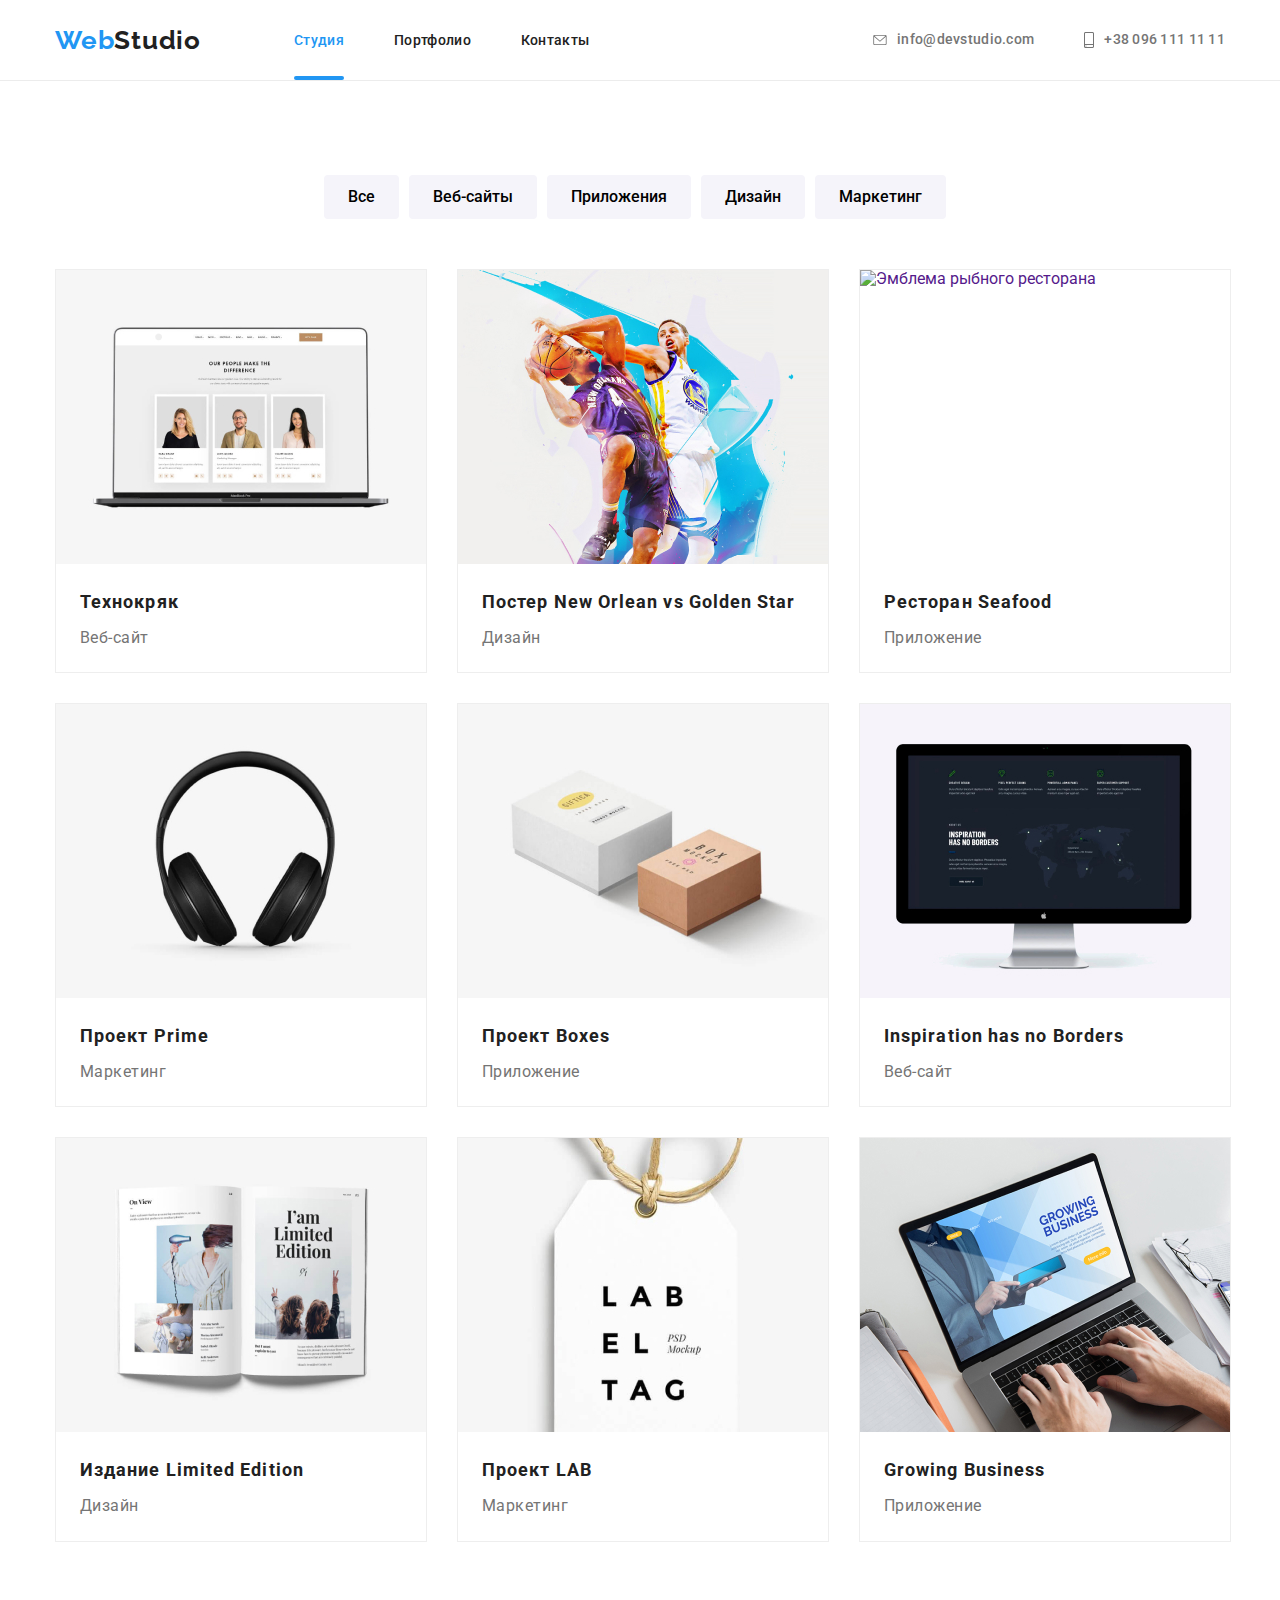
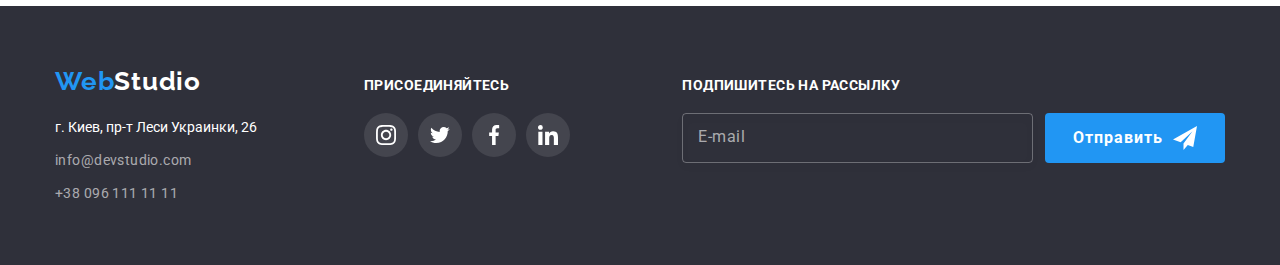
==== commit 42c2c744: "зробив частину для портфоліо" ====
--- a/portfolio.html
+++ b/portfolio.html
@@ -252,12 +252,27 @@
                 class="overlay-container">
                 <a class="card-link"
                   href="">
-                  <img
-                    class="card__image"
-                    src="portfolio-images/pic-1.jpg"
-                    alt="Скриншот сайта на ноутбуке"
-                    width="370"
-                    height="294" />
+
+                  <picture>
+                    <source
+                      srcset="portfolio-images\pic-1-450.jpg 1x, portfolio-images\pic-1-450@2x.jpg 2x"
+                      media="(max-width: 767px)"
+                      type="image/jpg">
+                    <source
+                      srcset="portfolio-images\pic-1-768.jpg 1x, portfolio-images\pic-1-768@2x.jpg 2x"
+                      media="(min-width: 768px) and (max-width: 1199px)"
+                      type="image/jpg">
+                    <source
+                      srcset="portfolio-images\pic-1-1200.jpg 1x, portfolio-images\pic-1-1200@2x.jpg 2x"
+                      media="(min-width: 1200px)"
+                      type="image/jpg">
+                    <img
+                      class="card__image"
+                      src="./portfolio-images/pic-1-450.jpg"
+                      alt="Скриншот сайта на ноутбуке"
+                      width="370"
+                      height="294" />
+                  </picture>
                   <div
                     class="overlay-container__item">
                     <p
@@ -308,13 +323,27 @@
                 class="overlay-container">
                 <a class="card-link"
                   href="">
-                  <img
-                    class="card__image"
-                    src="portfolio-images/pic-2.jpg"
-                    alt="Обложка с изображением баскетболистов"
-                    width="370"
-                    height="294"
-                    class="" />
+                  <picture>
+                    <source
+                      srcset="portfolio-images\pic-2-450.jpg 1x, portfolio-images\pic-2-450@2x.jpg 2x"
+                      media="(max-width: 767px)"
+                      type="image/jpg">
+                    <source
+                      srcset="portfolio-images\pic-2-768.jpg 1x, portfolio-images\pic-2-768@2x.jpg 2x"
+                      media="(min-width: 768px) and (max-width: 1199px)"
+                      type="image/jpg">
+                    <source
+                      srcset="portfolio-images\pic-2-1200.jpg 1x, portfolio-images\pic-2-1200@2x.jpg 2x"
+                      media="(min-width: 1200px)"
+                      type="image/jpg">
+                    <img
+                      class="card__image"
+                      src="portfolio-images/pic-2.jpg"
+                      alt="Обложка с изображением баскетболистов"
+                      width="370"
+                      height="294"
+                      class="" />
+                  </picture>
                   <div
                     class="overlay-container__item">
                     <p
@@ -369,12 +398,26 @@
                 href="">
                 <div
                   class="overlay-container">
-                  <img
-                    class="card__image"
-                    src="portfolio-images/pic-3.jpg"
-                    alt="Эмблема рыбного ресторана"
-                    width="370"
-                    height="294" />
+                  <picture>
+                    <source
+                      srcset="portfolio-images\pic-3-450.jpg 1x, portfolio-images\pic-3-450@2x.jpg 2x"
+                      media="(max-width: 767px)"
+                      type="image/jpg">
+                    <source
+                      srcset="portfolio-images\pic-3-768.jpg 1x, portfolio-images\pic-3-768@2x.jpg 2x"
+                      media="(min-width: 768px) and (max-width: 1199px)"
+                      type="image/jpg">
+                    <source
+                      srcset="portfolio-images\pic-3-1200.jpg 1x, portfolio-images\pic-3-1200@2x.jpg 2x"
+                      media="(min-width: 1200px)"
+                      type="image/jpg">
+                    <img
+                      class="card__image"
+                      src="portfolio-images/pic-3.jpg"
+                      alt="Эмблема рыбного ресторана"
+                      width="370"
+                      height="294" />
+                  </picture>
                   <div
                     class="overlay-container__item">
                     <p
@@ -425,12 +468,26 @@
                 href="">
                 <div
                   class="overlay-container">
-                  <img
-                    class="card__image"
-                    src="portfolio-images/pic-4.jpg"
-                    alt="Чёрные наушники"
-                    width="370"
-                    height="294" />
+                  <picture>
+                    <source
+                      srcset="portfolio-images\pic-4-450.jpg 1x, portfolio-images\pic-4-450@2x.jpg 2x"
+                      media="(max-width: 767px)"
+                      type="image/jpg">
+                    <source
+                      srcset="portfolio-images\pic-4-768.jpg 1x, portfolio-images\pic-4-768@2x.jpg 2x"
+                      media="(min-width: 768px) and (max-width: 1199px)"
+                      type="image/jpg">
+                    <source
+                      srcset="portfolio-images\pic-4-1200.jpg 1x, portfolio-images\pic-4-1200@2x.jpg 2x"
+                      media="(min-width: 1200px)"
+                      type="image/jpg">
+                    <img
+                      class="card__image"
+                      src="portfolio-images/pic-4.jpg"
+                      alt="Чёрные наушники"
+                      width="370"
+                      height="294" />
+                  </picture>
                   <div
                     class="overlay-container__item">
                     <p
@@ -481,12 +538,26 @@
                 href="">
                 <div
                   class="overlay-container">
-                  <img
-                    class="card__image"
-                    src="portfolio-images/pic-5.jpg"
-                    alt="Изображение двух коробок"
-                    width="370"
-                    height="294" />
+                  <picture>
+                    <source
+                      srcset="portfolio-images\pic-5-450.jpg 1x, portfolio-images\pic-5-450@2x.jpg 2x"
+                      media="(max-width: 767px)"
+                      type="image/jpg">
+                    <source
+                      srcset="portfolio-images\pic-5-768.jpg 1x, portfolio-images\pic-5-768@2x.jpg 2x"
+                      media="(min-width: 768px) and (max-width: 1199px)"
+                      type="image/jpg">
+                    <source
+                      srcset="portfolio-images\pic-5-1200.jpg 1x, portfolio-images\pic-5-1200@2x.jpg 2x"
+                      media="(min-width: 1200px)"
+                      type="image/jpg">
+                    <img
+                      class="card__image"
+                      src="portfolio-images/pic-5.jpg"
+                      alt="Изображение двух коробок"
+                      width="370"
+                      height="294" />
+                  </picture>
                   <div
                     class="overlay-container__item">
                     <p
--- a/css/main.min.css
+++ b/css/main.min.css
@@ -1,2 +1,2 @@
-.container{margin-left:auto;margin-right:auto;padding-left:15px;padding-right:15px}@media screen and (min-width: 480px){.container{width:480px}}@media screen and (min-width: 768px){.container{width:768px}}@media screen and (min-width: 1200px){.container{width:1200px}}body{color:#212121;background-color:var(--bg-color);font-family:Roboto, sans-serif}h1,h2,h3,h4,h5,h6,p,ul{margin-left:0;margin-top:0;margin-bottom:0}img{display:block;max-width:100%}.list{list-style:none;text-decoration:none;padding:0;margin:0}.section{padding-top:94px;padding-bottom:94px}@media screen and (max-width: 1200px){.section{padding-top:60px;padding-bottom:60px}}.section:last-child{padding-bottom:94px}@media screen and (max-width: 1200px){.section:last-child{padding-bottom:60px}}.link{list-style:none;text-decoration:none;color:currentColor}.heading{margin-bottom:50px;color:#212121;letter-spacing:0px;font-size:36px;line-height:1.16;text-align:center;letter-spacing:0.03em}@media screen and (max-width: 767.98px){.btn-reset{display:-webkit-inline-box;display:-ms-inline-flexbox;display:inline-flex;padding:0;background-color:transparent;border:none;margin-left:auto}}@media screen and (min-width: 768px){.btn-reset{display:none}}.page-header{border-bottom:1px solid #ececec;position:relative}.hero{display:-webkit-box;display:-ms-flexbox;display:flex;text-align:center;background:-webkit-gradient(linear, left top, left bottom, from(rgba(47,48,58,0.4)), to(rgba(47,48,58,0.4))),url(../images/Img.jpg);background:linear-gradient(rgba(47,48,58,0.4), rgba(47,48,58,0.4)),url(../images/Img.jpg);background-repeat:no-repeat;margin-left:auto;margin-right:auto;padding-top:200px;padding-bottom:200px;max-width:1600px;background-size:cover}.hero__heading{margin-bottom:30px;color:#fff;font-size:44px;text-align:center;line-height:1.36;text-transform:uppercase;font-weight:900;margin-bottom:40px;letter-spacing:0.06em}@media screen and (max-width: 1199.98px){.hero__heading{font-size:26px;line-height:1.6em}}.advantages__icon{fill:#212121;-webkit-transition:250ms cubic-bezier(0.4, 0, 0.2, 1);transition:250ms cubic-bezier(0.4, 0, 0.2, 1)}.advantages__icon-container{display:-webkit-box;display:-ms-flexbox;display:flex;background-color:#f5f4fa;-webkit-box-pack:center;-ms-flex-pack:center;justify-content:center;-webkit-box-align:center;-ms-flex-align:center;align-items:center;margin-bottom:30px;height:120px;border-radius:4px}@media screen and (max-width: 767px){.advantages__icon-container{max-width:450px}}@media screen and (min-width: 1200px){.advantages__icon-container{width:270px}}.advantages__icon-container:focus .advantages__icon,.advantages__icon-container:hover .advantages__icon,.advantages__icon-container:active .advantages__icon{fill:#2196f3}.advantages__item{margin-right:30px;list-style:none;letter-spacing:0.03em}.advantages__item:last-child{margin-right:0}@media screen and (min-width: 768px) and (max-width: 1200px){.advantages__item{margin-bottom:30px}}@media screen and (min-width: 768px) and (max-width: 1200px){.advantages__item:nth-last-child(-n+2){margin-bottom:0}}@media screen and (min-width: 768px) and (max-width: 1200px){.advantages__item:nth-child(2n){margin-right:0}}@media screen and (min-width: 480px){.advantages__item{width:450px;margin-right:0}}@media screen and (max-width: 768px){.advantages__item{max-width:450px;margin-right:0;margin-bottom:30px}}@media screen and (min-width: 768px){.advantages__item{width:354px;margin-right:30px}}@media screen and (min-width: 1200px){.advantages__item{width:270px;margin-right:30px}}.advantages__list{padding:0;display:-webkit-box;display:-ms-flexbox;display:flex;-ms-flex-pack:distribute;justify-content:space-around}@media screen and (max-width: 767px){.advantages__list{display:block;max-width:450px}}@media screen and (min-width: 768px){.advantages__list{display:-webkit-box;display:-ms-flexbox;display:flex;-ms-flex-wrap:wrap;flex-wrap:wrap}}.advantages__heading{color:#212121;font-size:14px;font-weight:700;line-height:1.17;text-transform:uppercase;margin-bottom:10px}@media screen and (max-width: 767px){.advantages__heading{max-width:450px;text-align:center}}@media screen and (min-width: 480px){.advantages__heading{max-width:450px}}.advantages__paragraph{color:#757575;font-size:14px;font-weight:400;line-height:1.5}.offers__paragraph{width:100%;height:70px;background-color:rgba(47,48,58,0.8);display:-webkit-box;display:-ms-flexbox;display:flex;-webkit-box-pack:center;-ms-flex-pack:center;justify-content:center;-webkit-box-align:center;-ms-flex-align:center;align-items:center;color:#fff;font-size:14px;font-weight:700;line-height:1.17;letter-spacing:0.03em;text-transform:uppercase;position:absolute;bottom:0;left:0}.offers__item{-webkit-box-pack:justify;-ms-flex-pack:justify;justify-content:space-between;list-style:none;padding-left:0;display:-webkit-box;display:-ms-flexbox;display:flex;list-style:none;margin-right:30px;list-style:none;position:relative}.offers__item:last-child{margin-right:0}.offers__list{display:-webkit-box;display:-ms-flexbox;display:flex;-webkit-box-pack:justify;-ms-flex-pack:justify;justify-content:space-between;padding-left:0}.offers.section{padding-top:0;padding-bottom:94px}@media screen and (max-width: 1200px){.offers.section{display:none}}.team{background-color:#f5f4fa}.team__container{padding-top:30px;padding-bottom:30px}@media screen and (max-width: 768px){.team__container{padding-bottom:24px}}.team__links{display:-webkit-box;display:-ms-flexbox;display:flex;-webkit-box-pack:center;-ms-flex-pack:center;justify-content:center;-webkit-box-align:center;-ms-flex-align:center;align-items:center;padding-left:0}.team__social-links{margin-right:10px}.team__list{text-align:center;padding-left:0;display:-webkit-box;display:-ms-flexbox;display:flex;-webkit-box-pack:justify;-ms-flex-pack:justify;justify-content:space-between;list-style:none}@media screen and (max-width: 768px){.team__list{display:block}}@media screen and (min-width: 768px) and (max-width: 1200px){.team__list{display:-webkit-box;display:-ms-flexbox;display:flex;-ms-flex-wrap:wrap;flex-wrap:wrap}}.team__item{background-color:#fff;-webkit-box-shadow:0px 1px 3px rgba(0,0,0,0.12),0px 1px 1px rgba(0,0,0,0.14),0px 2px 1px rgba(0,0,0,0.2);box-shadow:0px 1px 3px rgba(0,0,0,0.12),0px 1px 1px rgba(0,0,0,0.14),0px 2px 1px rgba(0,0,0,0.2);border-radius:0px 0px 4px 4px}@media screen and (max-width: 768px){.team__item{max-width:450px;margin-bottom:30px}}@media screen and (min-width: 768px) and (max-width: 1200px){.team__item:nth-last-child(-n+2){margin-bottom:0}}@media screen and (min-width: 768px) and (max-width: 1200px){.team__item{width:354px;margin-bottom:30px}}.team__heading{margin-bottom:50px;text-align:center;font-size:36px;font-weight:700;line-height:1.18;letter-spacing:0.03em}.team__mate{font-size:16px;font-weight:500;color:#212121;line-height:1.18;letter-spacing:0.03em;margin-bottom:10px}.team__position{font-size:16px;font-weight:400;color:#757575;letter-spacing:0.03em;margin-bottom:16px}@media screen and (max-width: 768px){.team__mate-image{width:100%;height:auto}}@media screen and (min-width: 768px) and (max-width: 1200px){.team__mate-image{width:100%;height:auto}}.clients__list.list{display:-webkit-box;display:-ms-flexbox;display:flex;-webkit-box-pack:center;-ms-flex-pack:center;justify-content:center;-webkit-box-align:center;-ms-flex-align:center;align-items:center}@media screen and (max-width: 767.98px){.clients__list.list{display:-webkit-box;display:-ms-flexbox;display:flex;-ms-flex-wrap:wrap;flex-wrap:wrap;gap:30px}}@media screen and (min-width: 768px) and (max-width: 1200px){.clients__list.list{display:-webkit-box;display:-ms-flexbox;display:flex;-ms-flex-wrap:wrap;flex-wrap:wrap}}.client{display:-webkit-box;display:-ms-flexbox;display:flex;-webkit-box-pack:center;-ms-flex-pack:center;justify-content:center;-webkit-box-align:center;-ms-flex-align:center;align-items:center;width:170px;height:92px;border:1px solid #afb1b8;border-radius:4px;margin-right:30px;cursor:pointer}.client:last-child{margin-right:0}.client:hover,.client:focus{border-color:#2196f3}@media screen and (max-width: 767.98px){.client{width:210px;margin-right:0}}@media screen and (min-width: 768px) and (max-width: 1200px){.client{-ms-flex-preferred-size:calc(100% / 3 - 20px);flex-basis:calc(100% / 3 - 20px)}}@media screen and (min-width: 480px) and (max-width: 767.98px){.client:nth-child(2n){margin-right:0}}@media screen and (min-width: 768px) and (max-width: 1200px){.client:nth-child(3n){margin-right:0}}@media screen and (min-width: 768px) and (max-width: 1200px){.client:nth-child(-n+3){margin-bottom:30px}}.footer{background-color:#2f303a;text-decoration:none;padding-top:60px;padding-bottom:60px}.address-list{margin-bottom:9px;color:rgba(255,255,255,0.6);font-size:14px;text-decoration:none;font-weight:400;line-height:1.71;font-style:normal}@media screen and (max-width: 767.98px){.footer-social-links{margin-bottom:60px}}.footer-social-links__list{display:-webkit-box;display:-ms-flexbox;display:flex}@media screen and (max-width: 767.98px){.footer-social-links__list{-webkit-box-pack:center;-ms-flex-pack:center;justify-content:center}}@media screen and (min-width: 480px) and (max-width: 767.98px){.footer-social-links__list{-webkit-box-pack:center;-ms-flex-pack:center;justify-content:center}}.footer__container{display:-webkit-box;display:-ms-flexbox;display:flex;-webkit-box-align:baseline;-ms-flex-align:baseline;align-items:baseline}@media screen and (max-width: 767.98px){.footer__container{display:block;text-align:center}}@media screen and (min-width: 480px) and (max-width: 767.98px){.footer__container{display:block;text-align:center;text-align:center}}@media screen and (min-width: 768px) and (max-width: 1199.98px){.footer__container{display:-webkit-box;display:-ms-flexbox;display:flex;-ms-flex-wrap:wrap;flex-wrap:wrap;-webkit-box-pack:center;-ms-flex-pack:center;justify-content:center}}.footer-heading{color:#fff;line-height:1.17;letter-spacing:0.03em;font-weight:700;font-size:14px;margin-bottom:20px}@media screen and (min-width: 768px) and (max-width: 1199.98px){.footer-heading{text-align:center}}.address-wrapper{margin-right:70px}@media screen and (max-width: 767.98px){.address-wrapper{margin-right:0;margin-bottom:60px}}@media screen and (min-width: 480px) and (max-width: 767.98px){.address-wrapper{margin-right:0;margin-bottom:60px}}@media screen and (min-width: 768px) and (max-width: 1199.98px){.address-wrapper{text-align:center;margin-right:165px;width:231px;margin-bottom:60px}}.footer-social-links__item{margin-right:10px}.footer-social-links__item:last-child{margin-right:0}.footer__address{margin-bottom:9px;color:#fff;font-size:14px;text-decoration:none;font-weight:400;line-height:1.71;font-style:normal}.buttons.list{display:-webkit-box;display:-ms-flexbox;display:flex;-webkit-box-pack:center;-ms-flex-pack:center;justify-content:center;margin-bottom:50px;letter-spacing:0.03em}@media screen and (max-width: 767.98px){.buttons.list{-ms-flex-wrap:wrap;flex-wrap:wrap;-webkit-box-pack:start;-ms-flex-pack:start;justify-content:flex-start}}.buttons__item{margin-right:10px}.buttons__btn{display:inline-block;padding:6px 22px 6px 22px;border-radius:4px;text-align:center;border-color:transparent;font-size:16px;cursor:pointer;text-decoration:none;background-color:#f5f4fa;font-weight:500;font-family:inherit;line-height:1.7;-webkit-transition:250ms cubic-bezier(0.4, 0, 0.2, 1);transition:250ms cubic-bezier(0.4, 0, 0.2, 1)}.buttons__btn:focus,.buttons__btn:hover{background-color:#2196f3;color:#fff;border-color:transparent;text-decoration:none;-webkit-box-shadow:0px 3px 1px rgba(0,0,0,0.1),0px 1px 2px rgba(0,0,0,0.08),0px 2px 2px rgba(0,0,0,0.12);box-shadow:0px 3px 1px rgba(0,0,0,0.1),0px 1px 2px rgba(0,0,0,0.08),0px 2px 2px rgba(0,0,0,0.12)}@media screen and (max-width: 767.98px){.buttons__btn{margin-bottom:15px}}.cards.list{display:-webkit-box;display:-ms-flexbox;display:flex;-ms-flex-wrap:wrap;flex-wrap:wrap;margin-right:-30px;margin-bottom:-30px}@media screen and (max-width: 767.98px){.cards.list{margin-right:0;margin-left:0;display:block}}.card-container{padding-top:20px;padding-right:24px;padding-bottom:20px;padding-left:24px}.card{margin-right:30px;margin-bottom:30px;border:1px solid #eeeeee;-ms-flex-preferred-size:calc(100% / 3 - 30px);flex-basis:calc(100% / 3 - 30px);-webkit-transition:250ms cubic-bezier(0.4, 0, 0.2, 1);transition:250ms cubic-bezier(0.4, 0, 0.2, 1)}.card:hover,.card:focus{-webkit-box-shadow:0px 1px 1px rgba(0,0,0,0.12),0px 4px 4px rgba(0,0,0,0.06),1px 4px 6px rgba(0,0,0,0.16);box-shadow:0px 1px 1px rgba(0,0,0,0.12),0px 4px 4px rgba(0,0,0,0.06),1px 4px 6px rgba(0,0,0,0.16)}@media screen and (min-width: 767.98px) and (max-width: 1199.98px){.card:nth-child(2n){margin-right:0}}@media screen and (min-width: 767.98px) and (max-width: 1199.98px){.card:last-child{margin-right:auto;margin-left:auto}}@media screen and (min-width: 1200px){.card:nth-child(3n){margin-right:0}.card:nth-last-child(-n+3){margin-bottom:0}}@media screen and (min-width: 1200px) and (max-width: 767.98px){.card:nth-last-child(-n+3){margin-bottom:30px}}@media screen and (max-width: 767px){.card{margin-right:0}}.card__image{width:100%;height:auto}.card-link{text-decoration:none}.card-container__heading{color:#212121;font-size:18px;text-decoration:none;font-weight:700;line-height:2;margin-bottom:4px;letter-spacing:0.06em}.card-container__heading .card-container__heading:hover,.card-container__heading .card-container__heading:focus{color:#2196f3;text-decoration:none}.card-container__paragraph{color:#757575;font-size:16px;text-decoration:none;font-weight:400;line-height:1.77;letter-spacing:0.03em}.card-container__paragraph .card-container__paragraph:hover,.card-container__paragraph .card-container__paragraph:focus{color:#2196f3;text-decoration:none}.overlay-container{position:relative;max-width:100%;width:370px;height:294px;overflow:hidden}@media screen and (max-width: 767.98px){.overlay-container{height:auto;width:100%;max-width:450px}}@media screen and (min-width: 768px) and (max-width: 1199.98px){.overlay-container{width:351px;max-width:351px}}.overlay-container__paragraph{position:absolute;bottom:0;left:0;right:0;background-color:rgba(33,150,243,0.9);overflow:hidden;width:100%;height:100%;-webkit-transform:translateY(100%);transform:translateY(100%);-webkit-transition:250ms cubic-bezier(0.4, 0, 0.2, 1);transition:250ms cubic-bezier(0.4, 0, 0.2, 1);color:#fff;font-family:"Roboto";font-size:400;font-size:18px;letter-spacing:00.03em;line-height:1.55}.card:hover .overlay-container__paragraph,.card:focus .overlay-container__paragraph{-webkit-transform:translateY(0);transform:translateY(0)}@media screen and (max-width: 767.98px){.overlay-container__paragraph{padding:77px 24px;overflow:scroll}}@media screen and (min-width: 768px) and (max-width: 1199.98px){.overlay-container__paragraph{padding:49px 24px}}@media screen and (min-width: 1200px){.overlay-container__paragraph{padding:63px 24px}}.logo{display:-webkit-box;display:-ms-flexbox;display:flex;-webkit-box-align:center;-ms-flex-align:center;align-items:center;margin-right:93px;font-size:26px;text-decoration:none;font-family:Raleway, sans-serif;font-weight:700;letter-spacing:0.03em;line-height:1.17}@media screen and (max-width: 1199.98px){.logo{font-size:24px;margin-right:auto}}.logo__accent-logo{color:#2196f3;text-decoration:none}.logo-footer__accent-logo{color:#2196f3;text-decoration:none}.logo--light{color:#fff;margin-bottom:20px}@media screen and (max-width: 767.98px){.logo--light{margin-right:0;-webkit-box-pack:center;-ms-flex-pack:center;justify-content:center;font-size:24px}}@media screen and (min-width: 480px) and (max-width: 767.98px){.logo--light{display:block;text-align:center;margin-right:0;font-size:24px}}@media screen and (min-width: 768px) and (max-width: 1199.98px){.logo--light{margin-right:0;-webkit-box-pack:center;-ms-flex-pack:center;justify-content:center;font-size:24px}}.logo--dark{color:#212121}@media screen and (max-width: 767.98px){.menu-button{z-index:100;margin-left:auto}}@media screen and (min-width: 768px){.menu-button{display:none}}.menu-button .icon-cross{display:none}.menu-button.is-open .icon-cross{display:block}.menu-button.is-open .icon-menu{display:none}@media screen and (max-width: 767.98px){.menu-container{position:absolute;-webkit-transform:translateX(-100%);transform:translateX(-100%);-webkit-transition:250ms cubic-bezier(0.4, 0, 0.2, 1);transition:250ms cubic-bezier(0.4, 0, 0.2, 1)}}@media screen and (max-width: 767.98px){.menu-container.is-open{display:block;position:absolute;-webkit-transform:translateX(0);transform:translateX(0);width:100%;background-color:#fff;z-index:50;padding:48px 0px 48px 40px;-webkit-box-shadow:0px 4px 8px rgba(0,0,0,0.04),0px 2px 4px rgba(0,0,0,0.08),0px 1px 3px rgba(0,0,0,0.16);box-shadow:0px 4px 8px rgba(0,0,0,0.04),0px 2px 4px rgba(0,0,0,0.08),0px 1px 3px rgba(0,0,0,0.16)}}@media screen and (min-width: 768px){.menu-container__nav{display:none}}@media screen and (max-width: 767.98px){.menu-container__nav{height:100vh;display:-webkit-box;display:-ms-flexbox;display:flex;-webkit-box-orient:vertical;-webkit-box-direction:normal;-ms-flex-direction:column;flex-direction:column;-webkit-box-pack:justify;-ms-flex-pack:justify;justify-content:space-between}}.mobile-menu-navigation__link{font-weight:500;font-size:40px;line-height:47px;letter-spacing:0.02em;color:#212121}.mobile-menu-navigation__link:hover,.mobile-menu-navigation__link:focus{color:#2196f3}.mobile-menu-navigation--current{color:#2196f3}.menu-container-contacts__item{margin-bottom:32px;font-weight:500;font-size:24px;line-height:28px;letter-spacing:0.02em;color:#757575}.menu-container-contacts__item:first-child{margin-bottom:32px;font-size:36px}.menu-container-contacts__item:last-child{margin-bottom:0}.mobile-menu-navigation__item{margin-bottom:36px}.mobile-menu-navigation__item:last-child{margin-bottom:0}.menu-social-links{display:-webkit-box;display:-ms-flexbox;display:flex;padding-left:0;-ms-flex-wrap:wrap;flex-wrap:wrap}.menu-social-links__item{padding-left:0;font-weight:500;font-size:18px;line-height:22px;letter-spacing:0.02em;color:#2196f3;padding-right:9px;margin-left:9px;border-right:1px solid rgba(33,33,33,0.2)}.menu-social-links__item:first-child{padding-left:0;margin-left:0}.menu-social-links__item:last-child{padding-right:0;border-right:0}.navigation__list{display:-webkit-box;display:-ms-flexbox;display:flex}.navigation__item{margin-right:50px;-webkit-box-align:center;-ms-flex-align:center;align-items:center;letter-spacing:0.02em}.navigation__item:last-child{margin-right:auto}.navigation__link{position:relative;-webkit-transition:250ms cubic-bezier(0.4, 0, 0.2, 1);transition:250ms cubic-bezier(0.4, 0, 0.2, 1);padding-top:32px;padding-bottom:32px;margin-right:0;font-size:14px;line-height:1.17;text-decoration:none;font-weight:500;color:var(--main-text-color);display:block;-webkit-box-align:center;-ms-flex-align:center;align-items:center}.navigation__link:hover,.navigation__link:focus{color:#2196f3;text-decoration:none}.navigation__link--current-color{color:#2196f3}.navigation__link--current-color::after{position:absolute;content:"";bottom:0;left:0;width:100%;height:4px;display:block;border-radius:2px;background-color:#2196f3}@media screen and (max-width: 767.98px){.navigation__list{display:none}}.contacts{display:-webkit-box;display:-ms-flexbox;display:flex;margin-left:auto;-webkit-box-align:center;-ms-flex-align:center;align-items:center}@media screen and (max-width: 767.98px){.contacts{display:none}}@media screen and (min-width: 767.98px) and (max-width: 1199.98px){.contacts{-webkit-box-orient:vertical;-webkit-box-direction:normal;-ms-flex-direction:column;flex-direction:column;-webkit-box-align:start;-ms-flex-align:start;align-items:flex-start}}.contacts__email{margin-right:50px}@media screen and (min-width: 768px) and (max-width: 1199.98px){.contacts__email{margin-bottom:10px}}.contacts__email,.contacts__phone-number{display:-webkit-box;display:-ms-flexbox;display:flex;-webkit-box-align:center;-ms-flex-align:center;align-items:center;color:#757575;font-size:14px;text-decoration:none;font-weight:500;letter-spacing:0.02em;line-height:1.14;padding-top:32px;padding-bottom:32px;-webkit-transition:250ms cubic-bezier(0.4, 0, 0.2, 1);transition:250ms cubic-bezier(0.4, 0, 0.2, 1)}@media screen and (min-width: 767.98px) and (max-width: 1199.98px){.contacts__email,.contacts__phone-number{padding:0;margin-right:0;font-size:12px}}.contacts__email:focus,.contacts__phone-number:focus,.contacts__email:hover,.contacts__phone-number:hover{color:#2196f3;text-decoration:none}.container__nav-contacts{display:-webkit-box;display:-ms-flexbox;display:flex;-webkit-box-align:center;-ms-flex-align:center;align-items:center}@media screen and (max-width: 767.98px){.container__nav-contacts{padding:15px 0}}.contacts__icon{margin-right:10px;fill:currentColor}.footer__phone{display:block;text-decoration:none;color:rgba(255,255,255,0.6);letter-spacing:00.03em;font-size:14px;font-weight:400;line-height:1.7;-webkit-transition:250ms cubic-bezier(0.4, 0, 0.2, 1);transition:250ms cubic-bezier(0.4, 0, 0.2, 1)}.footer__email{display:block;margin-bottom:9px;text-decoration:none;color:rgba(255,255,255,0.6);letter-spacing:00.03em;font-size:14px;font-weight:400;line-height:1.7;-webkit-transition:250ms cubic-bezier(0.4, 0, 0.2, 1);transition:250ms cubic-bezier(0.4, 0, 0.2, 1)}.footer__email:focus,.footer__email:hover,.footer__phone:hover,.footer__phone:focus{color:#2196f3}.email{display:block;margin-right:50px;-webkit-transition:var(--transition-cubic);transition:var(--transition-cubic)}.backdrop{position:fixed;top:0;left:0;width:100%;height:100%;background-color:rgba(0,0,0,0.2);z-index:1000;overflow:scroll}.backdrop.is-hidden{opacity:0;pointer-events:none;visibility:hidden;-webkit-transition:250ms 250ms cubic-bezier(0.4, 0, 0.2, 1);transition:250ms 250ms cubic-bezier(0.4, 0, 0.2, 1)}.backdrop.is-hidden .modal-wrapper{-webkit-transform:translate(-50%, -50%) scale(0.1);transform:translate(-50%, -50%) scale(0.1)}.modal-wrapper{padding-top:40px;padding-right:39px;padding-bottom:40px;padding-left:41px;position:absolute;top:50%;left:50%;width:528px;background-color:white;-webkit-transform:translate(-50%, -50%);transform:translate(-50%, -50%);border-radius:4px;-webkit-box-shadow:0px 1px 3px rgba(0,0,0,0.12),0px 1px 1px rgba(0,0,0,0.14),0px 2px 1px rgba(0,0,0,0.2);box-shadow:0px 1px 3px rgba(0,0,0,0.12),0px 1px 1px rgba(0,0,0,0.14),0px 2px 1px rgba(0,0,0,0.2);-webkit-transform:translate(-50%, -50%) scale(1);transform:translate(-50%, -50%) scale(1);-webkit-transition:250ms 250ms cubic-bezier(0.4, 0, 0.2, 1);transition:250ms 250ms cubic-bezier(0.4, 0, 0.2, 1)}@media screen and (max-width: 1199.98px){.modal-wrapper{-webkit-transform:translate(-50%, -45%);transform:translate(-50%, -45%)}}@media screen and (min-width: 480px) and (max-width: 1199.98px){.modal-wrapper{width:450px}}@media screen and (max-width: 768px){.modal-wrapper{width:100%;max-width:450px;height:auto}}.form-field__icon{position:absolute;top:50%;left:12px}.form-field__label{display:block;font-weight:400;font-size:12px;line-height:1.17em;letter-spacing:0.01em;text-align:left;color:#757575;margin-bottom:4px}.form-field{position:relative;margin-bottom:10px}.form-field:last-child{margin-bottom:20px}.textarea-comment{width:100%;height:120px;padding:12px 16px;resize:none;outline:transparent;border:1px solid rgba(33,33,33,0.2);border-radius:4px;-webkit-transition:250ms cubic-bezier(0.4, 0, 0.2, 1);transition:250ms cubic-bezier(0.4, 0, 0.2, 1)}.textarea-comment:focus{border:1px solid #2196f3}textarea[placeholder]{font-weight:400;font-size:14px;line-height:16px;letter-spacing:0.01em;font-family:"Roboto"}.form-registration{display:inline-block;font-weight:700;font-size:20px;line-height:1.17em;text-align:center;letter-spacing:0.03em;color:#212121;margin-bottom:12px}.checkbox-policy{display:-webkit-box;display:-ms-flexbox;display:flex;-webkit-box-align:center;-ms-flex-align:center;align-items:center;-webkit-box-pack:center;-ms-flex-pack:center;justify-content:center;margin-bottom:30px}.form-policy{-webkit-appearance:none;-moz-appearance:none;-ms-appearance:none;appearance:none}.checkbox-policy__description{font-weight:400;font-size:12px;line-height:1.17em;letter-spacing:0.03em;color:#757575;cursor:pointer}.checkbox-policy__link{color:#2196f3;text-decoration:underline}.custom-checkbox{width:16px;height:15px;display:-webkit-box;display:-ms-flexbox;display:flex;-webkit-box-align:center;-ms-flex-align:center;align-items:center;-webkit-box-pack:center;-ms-flex-pack:center;justify-content:center;border:2px solid #212121;border-radius:2px;margin-right:7px;cursor:pointer}.form-policy:focus+.custom-checkbox{border:2px solid #2196f3}.custom-checkbox__icon{opacity:0;-webkit-transition:250ms cubic-bezier(0.4, 0, 0.2, 1);transition:250ms cubic-bezier(0.4, 0, 0.2, 1)}.form-policy:checked+.custom-checkbox .custom-checkbox__icon{opacity:1;fill:white}.form-policy:checked+.custom-checkbox{background-color:#2196f3;border:2px solid #2196f3}.btn-primary{background:#2196f3;color:#fff;border-radius:4px;border-color:transparent;border:0px;font-family:"Roboto";font-style:normal;font-weight:700;font-size:16px;line-height:1.9em;letter-spacing:0.06em;text-align:center;cursor:pointer}.btn-primary--mailing{display:-webkit-box;display:-ms-flexbox;display:flex;-webkit-box-pack:center;-ms-flex-pack:center;justify-content:center;-webkit-box-align:center;-ms-flex-align:center;align-items:center;padding:10px 28px}@media screen and (max-width: 767.98px){.btn-primary--mailing{width:210px;max-width:100%;margin:0 auto}}@media screen and (min-width: 480px) and (max-width: 1199.98px){.btn-primary--mailing{width:210px;margin-right:auto;margin-left:auto}}.btn-primary--hero{padding:10px 32px}.btn-primary--submit{padding:10px 55px;-webkit-transition:250ms cubic-bezier(0.4, 0, 0.2, 1);transition:250ms cubic-bezier(0.4, 0, 0.2, 1)}.btn-primary--submit:hover{background:#188ce8;-webkit-box-shadow:0px 4px 4px rgba(0,0,0,0.15);box-shadow:0px 4px 4px rgba(0,0,0,0.15)}.modal-btn{position:absolute;top:8px;right:8px;width:30px;height:30px;display:-webkit-box;display:-ms-flexbox;display:flex;-webkit-box-pack:center;-ms-flex-pack:center;justify-content:center;-webkit-box-align:center;-ms-flex-align:center;align-items:center;border:1px solid rgba(0,0,0,0.1);border-radius:50%;padding:0;background-color:#fff;cursor:pointer;-webkit-transition:250ms 250ms cubic-bezier(0.4, 0, 0.2, 1);transition:250ms 250ms cubic-bezier(0.4, 0, 0.2, 1)}.modal-btn__icon{fill:#000;-webkit-transition:250ms cubic-bezier(0.4, 0, 0.2, 1);transition:250ms cubic-bezier(0.4, 0, 0.2, 1)}.modal-btn:hover .modal-btn__icon{fill:#2196f3}.mailing-btn{padding:10px 28px;display:-webkit-box;display:-ms-flexbox;display:flex;-webkit-box-align:center;-ms-flex-align:center;align-items:center;-webkit-box-pack:center;-ms-flex-pack:center;justify-content:center;background:#2196f3;border-radius:4px;border:0px;text-align:center;letter-spacing:0.06em;font-family:"Roboto";font-style:normal;font-weight:700;font-size:16px;line-height:1.9em;letter-spacing:0.06em;color:#ffffff;cursor:pointer}.mailing-btn:hover{-webkit-transition:250ms cubic-bezier(0.4, 0, 0.2, 1);transition:250ms cubic-bezier(0.4, 0, 0.2, 1)}input{border-color:rgba(33,33,33,0.2);border-radius:4px}.form-field__input{width:100%;height:40px;border:1px solid rgba(33,33,33,0.2);border-radius:4px;padding:12px 42px;outline:transparent;-webkit-transition:250ms cubic-bezier(0.4, 0, 0.2, 1);transition:250ms cubic-bezier(0.4, 0, 0.2, 1)}.form-field__input:focus{border:1px solid #2196f3}.form-field__input:focus+svg{fill:#2196f3}.mail-input-wrapper__input{height:50px;padding:15px 16px;border:1px solid rgba(255,255,255,0.3);-webkit-filter:drop-shadow(0px 4px 4px rgba(0,0,0,0.15));filter:drop-shadow(0px 4px 4px rgba(0,0,0,0.15));background-color:transparent;border-radius:4px;outline:transparent;color:rgba(255,255,255,0.6);margin-right:12px}@media screen and (max-width: 767.98px){.mail-input-wrapper__input{max-width:100%;width:450px;margin-right:0;margin-bottom:20px}}@media screen and (min-width: 480px) and (max-width: 1199.98px){.mail-input-wrapper__input{width:450px;margin-right:0;margin-bottom:20px}}@media screen and (min-width: 1200px){.mail-input-wrapper__input{width:351px}}.mail-input-wrapper{display:-webkit-box;display:-ms-flexbox;display:flex;position:relative}@media screen and (max-width: 767.98px){.mail-input-wrapper{-webkit-box-orient:vertical;-webkit-box-direction:normal;-ms-flex-direction:column;flex-direction:column}}@media screen and (min-width: 480px) and (max-width: 767.98px){.mail-input-wrapper{-webkit-box-orient:vertical;-webkit-box-direction:normal;-ms-flex-direction:column;flex-direction:column}}@media screen and (min-width: 768px) and (max-width: 1199.98px){.mail-input-wrapper{-webkit-box-orient:vertical;-webkit-box-direction:normal;-ms-flex-direction:column;flex-direction:column}}.mail-mark{position:absolute;top:15px;left:16px;-webkit-transition:250ms cubic-bezier(0.4, 0, 0.2, 1);transition:250ms cubic-bezier(0.4, 0, 0.2, 1);font-weight:400;font-size:16px;line-height:1.17em;letter-spacing:0.03em;color:rgba(255,255,255,0.6);display:-webkit-box;display:-ms-flexbox;display:flex;-webkit-box-align:center;-ms-flex-align:center;align-items:center}.mail-input-wrapper__input:focus+.mail-mark{-webkit-transform:translateX(-65px);transform:translateX(-65px);-webkit-transition:250ms cubic-bezier(0.4, 0, 0.2, 1);transition:250ms cubic-bezier(0.4, 0, 0.2, 1)}@media screen and (max-width: 767.98px){.mail-input-wrapper__input:focus+.mail-mark{-webkit-transform:translateY(-35px);transform:translateY(-35px)}}.mail-input-wrapper__input:not(:placeholder-shown)+.mail-mark{-webkit-transform:translateX(-65px);transform:translateX(-65px)}@media screen and (max-width: 767.98px){.mail-input-wrapper__input:not(:placeholder-shown)+.mail-mark{-webkit-transform:translateY(-35px);transform:translateY(-35px)}}.mailing-btn{padding:10px 28px;display:-webkit-box;display:-ms-flexbox;display:flex;-webkit-box-align:center;-ms-flex-align:center;align-items:center;-webkit-box-pack:center;-ms-flex-pack:center;justify-content:center;background:#2196f3;border-radius:4px;border:0px;text-align:center;letter-spacing:0.06em;font-family:"Roboto";font-style:normal;font-weight:700;font-size:16px;line-height:1.9em;letter-spacing:0.06em;color:#ffffff;cursor:pointer}.icon-telegram{margin-left:10px}.mailing-btn:hover{-webkit-transition:250ms cubic-bezier(0.4, 0, 0.2, 1);transition:250ms cubic-bezier(0.4, 0, 0.2, 1)}.mailing-wrapper{margin-left:auto}@media screen and (min-width: 768px) and (max-width: 1199.98px){.mailing-wrapper{margin-right:auto}}.social-link{display:-webkit-box;display:-ms-flexbox;display:flex;max-width:44px;max-height:44px;width:44px;height:44px;border-radius:50%;-webkit-box-pack:center;-ms-flex-pack:center;justify-content:center;-webkit-box-align:center;-ms-flex-align:center;align-items:center;-webkit-transition:250ms cubic-bezier(0.4, 0, 0.2, 1);transition:250ms cubic-bezier(0.4, 0, 0.2, 1)}.social-link--light{background-color:white;fill:#afb1b8}.social-link--dark{background-color:rgba(255,255,255,0.1);fill:white}.social-link--dark:hover,.social-link--dark:focus{background-color:#2196f3}.social-link--light:focus,.social-link--light:hover{background-color:#2196f3;fill:white}.contacts__icon{margin-right:10px;fill:currentColor}.contacts-icon--mail{width:14px;height:10px}.form-field__icon{position:absolute;top:50%;left:12px}.custom-checkbox__icon{opacity:0;-webkit-transition:250ms cubic-bezier(0.4, 0, 0.2, 1);transition:250ms cubic-bezier(0.4, 0, 0.2, 1)}.form-policy:checked+.custom-checkbox .custom-checkbox__icon{opacity:1;fill:white}.modal-btn__icon{fill:#000;-webkit-transition:250ms cubic-bezier(0.4, 0, 0.2, 1);transition:250ms cubic-bezier(0.4, 0, 0.2, 1)}.modal-btn:hover .modal-btn__icon{fill:#2196f3}.client__icon{fill:#afb1b8;-webkit-transition:250ms cubic-bezier(0.4, 0, 0.2, 1);transition:250ms cubic-bezier(0.4, 0, 0.2, 1)}.client:focus .client__icon,.client:hover .client__icon{fill:#2196f3}
+.container{margin-left:auto;margin-right:auto;padding-left:15px;padding-right:15px}@media screen and (min-width: 480px){.container{width:480px}}@media screen and (min-width: 768px){.container{width:768px}}@media screen and (min-width: 1200px){.container{width:1200px}}body{color:#212121;background-color:var(--bg-color);font-family:Roboto, sans-serif}h1,h2,h3,h4,h5,h6,p,ul{margin-left:0;margin-top:0;margin-bottom:0}img{display:block;max-width:100%}.list{list-style:none;text-decoration:none;padding:0;margin:0}.section{padding-top:94px;padding-bottom:94px}@media screen and (max-width: 1200px){.section{padding-top:60px;padding-bottom:60px}}.section:last-child{padding-bottom:94px}@media screen and (max-width: 1200px){.section:last-child{padding-bottom:60px}}.link{list-style:none;text-decoration:none;color:currentColor}.heading{margin-bottom:50px;color:#212121;letter-spacing:0px;font-size:36px;line-height:1.16;text-align:center;letter-spacing:0.03em}@media screen and (max-width: 767.98px){.btn-reset{display:-webkit-inline-box;display:-ms-inline-flexbox;display:inline-flex;padding:0;background-color:transparent;border:none;margin-left:auto}}@media screen and (min-width: 768px){.btn-reset{display:none}}.page-header{border-bottom:1px solid #ececec;position:relative}.hero{display:-webkit-box;display:-ms-flexbox;display:flex;text-align:center;background:-webkit-gradient(linear, left top, left bottom, from(rgba(47,48,58,0.4)), to(rgba(47,48,58,0.4))),url(../images/Img.jpg);background:linear-gradient(rgba(47,48,58,0.4), rgba(47,48,58,0.4)),url(../images/Img.jpg);background-repeat:no-repeat;margin-left:auto;margin-right:auto;padding-top:200px;padding-bottom:200px;max-width:1600px;background-size:cover}.hero__heading{margin-bottom:30px;color:#fff;font-size:44px;text-align:center;line-height:1.36;text-transform:uppercase;font-weight:900;margin-bottom:40px;letter-spacing:0.06em}@media screen and (max-width: 1199.98px){.hero__heading{font-size:26px;line-height:1.6em}}.advantages__icon{fill:#212121;-webkit-transition:250ms cubic-bezier(0.4, 0, 0.2, 1);transition:250ms cubic-bezier(0.4, 0, 0.2, 1)}.advantages__icon-container{display:-webkit-box;display:-ms-flexbox;display:flex;background-color:#f5f4fa;-webkit-box-pack:center;-ms-flex-pack:center;justify-content:center;-webkit-box-align:center;-ms-flex-align:center;align-items:center;margin-bottom:30px;height:120px;border-radius:4px}@media screen and (max-width: 767px){.advantages__icon-container{max-width:450px}}@media screen and (min-width: 1200px){.advantages__icon-container{width:270px}}.advantages__icon-container:focus .advantages__icon,.advantages__icon-container:hover .advantages__icon,.advantages__icon-container:active .advantages__icon{fill:#2196f3}.advantages__item{margin-right:30px;list-style:none;letter-spacing:0.03em}.advantages__item:last-child{margin-right:0}@media screen and (min-width: 768px) and (max-width: 1200px){.advantages__item{margin-bottom:30px}}@media screen and (min-width: 768px) and (max-width: 1200px){.advantages__item:nth-last-child(-n+2){margin-bottom:0}}@media screen and (min-width: 768px) and (max-width: 1200px){.advantages__item:nth-child(2n){margin-right:0}}@media screen and (min-width: 480px){.advantages__item{width:450px;margin-right:0}}@media screen and (max-width: 768px){.advantages__item{max-width:450px;margin-right:0;margin-bottom:30px}}@media screen and (min-width: 768px){.advantages__item{width:354px;margin-right:30px}}@media screen and (min-width: 1200px){.advantages__item{width:270px;margin-right:30px}}.advantages__list{padding:0;display:-webkit-box;display:-ms-flexbox;display:flex;-ms-flex-pack:distribute;justify-content:space-around}@media screen and (max-width: 767px){.advantages__list{display:block;max-width:450px}}@media screen and (min-width: 768px){.advantages__list{display:-webkit-box;display:-ms-flexbox;display:flex;-ms-flex-wrap:wrap;flex-wrap:wrap}}.advantages__heading{color:#212121;font-size:14px;font-weight:700;line-height:1.17;text-transform:uppercase;margin-bottom:10px}@media screen and (max-width: 767px){.advantages__heading{max-width:450px;text-align:center}}@media screen and (min-width: 480px){.advantages__heading{max-width:450px}}.advantages__paragraph{color:#757575;font-size:14px;font-weight:400;line-height:1.5}.offers__paragraph{width:100%;height:70px;background-color:rgba(47,48,58,0.8);display:-webkit-box;display:-ms-flexbox;display:flex;-webkit-box-pack:center;-ms-flex-pack:center;justify-content:center;-webkit-box-align:center;-ms-flex-align:center;align-items:center;color:#fff;font-size:14px;font-weight:700;line-height:1.17;letter-spacing:0.03em;text-transform:uppercase;position:absolute;bottom:0;left:0}.offers__item{-webkit-box-pack:justify;-ms-flex-pack:justify;justify-content:space-between;list-style:none;padding-left:0;display:-webkit-box;display:-ms-flexbox;display:flex;list-style:none;margin-right:30px;list-style:none;position:relative}.offers__item:last-child{margin-right:0}.offers__list{display:-webkit-box;display:-ms-flexbox;display:flex;-webkit-box-pack:justify;-ms-flex-pack:justify;justify-content:space-between;padding-left:0}.offers.section{padding-top:0;padding-bottom:94px}@media screen and (max-width: 1200px){.offers.section{display:none}}.team{background-color:#f5f4fa}.team__container{padding-top:30px;padding-bottom:30px}@media screen and (max-width: 768px){.team__container{padding-bottom:24px}}.team__links{display:-webkit-box;display:-ms-flexbox;display:flex;-webkit-box-pack:center;-ms-flex-pack:center;justify-content:center;-webkit-box-align:center;-ms-flex-align:center;align-items:center;padding-left:0}.team__social-links{margin-right:10px}.team__list{text-align:center;padding-left:0;display:-webkit-box;display:-ms-flexbox;display:flex;-webkit-box-pack:justify;-ms-flex-pack:justify;justify-content:space-between;list-style:none}@media screen and (max-width: 768px){.team__list{display:block}}@media screen and (min-width: 768px) and (max-width: 1200px){.team__list{display:-webkit-box;display:-ms-flexbox;display:flex;-ms-flex-wrap:wrap;flex-wrap:wrap}}.team__item{background-color:#fff;-webkit-box-shadow:0px 1px 3px rgba(0,0,0,0.12),0px 1px 1px rgba(0,0,0,0.14),0px 2px 1px rgba(0,0,0,0.2);box-shadow:0px 1px 3px rgba(0,0,0,0.12),0px 1px 1px rgba(0,0,0,0.14),0px 2px 1px rgba(0,0,0,0.2);border-radius:0px 0px 4px 4px}@media screen and (max-width: 768px){.team__item{max-width:450px;margin-bottom:30px}}@media screen and (min-width: 768px) and (max-width: 1200px){.team__item:nth-last-child(-n+2){margin-bottom:0}}@media screen and (min-width: 768px) and (max-width: 1200px){.team__item{width:354px;margin-bottom:30px}}.team__heading{margin-bottom:50px;text-align:center;font-size:36px;font-weight:700;line-height:1.18;letter-spacing:0.03em}.team__mate{font-size:16px;font-weight:500;color:#212121;line-height:1.18;letter-spacing:0.03em;margin-bottom:10px}.team__position{font-size:16px;font-weight:400;color:#757575;letter-spacing:0.03em;margin-bottom:16px}@media screen and (max-width: 768px){.team__mate-image{width:100%;height:auto}}@media screen and (min-width: 768px) and (max-width: 1200px){.team__mate-image{width:100%;height:auto}}.clients__list.list{display:-webkit-box;display:-ms-flexbox;display:flex;-webkit-box-pack:center;-ms-flex-pack:center;justify-content:center;-webkit-box-align:center;-ms-flex-align:center;align-items:center}@media screen and (max-width: 767.98px){.clients__list.list{display:-webkit-box;display:-ms-flexbox;display:flex;-ms-flex-wrap:wrap;flex-wrap:wrap;gap:30px}}@media screen and (min-width: 768px) and (max-width: 1200px){.clients__list.list{display:-webkit-box;display:-ms-flexbox;display:flex;-ms-flex-wrap:wrap;flex-wrap:wrap}}.client{display:-webkit-box;display:-ms-flexbox;display:flex;-webkit-box-pack:center;-ms-flex-pack:center;justify-content:center;-webkit-box-align:center;-ms-flex-align:center;align-items:center;width:170px;height:92px;border:1px solid #afb1b8;border-radius:4px;margin-right:30px;cursor:pointer}.client:last-child{margin-right:0}.client:hover,.client:focus{border-color:#2196f3}@media screen and (max-width: 767.98px){.client{width:210px;margin-right:0}}@media screen and (min-width: 768px) and (max-width: 1200px){.client{-ms-flex-preferred-size:calc(100% / 3 - 20px);flex-basis:calc(100% / 3 - 20px)}}@media screen and (min-width: 480px) and (max-width: 767.98px){.client:nth-child(2n){margin-right:0}}@media screen and (min-width: 768px) and (max-width: 1200px){.client:nth-child(3n){margin-right:0}}@media screen and (min-width: 768px) and (max-width: 1200px){.client:nth-child(-n+3){margin-bottom:30px}}.footer{background-color:#2f303a;text-decoration:none;padding-top:60px;padding-bottom:60px}.address-list{margin-bottom:9px;color:rgba(255,255,255,0.6);font-size:14px;text-decoration:none;font-weight:400;line-height:1.71;font-style:normal}@media screen and (max-width: 767.98px){.footer-social-links{margin-bottom:60px}}.footer-social-links__list{display:-webkit-box;display:-ms-flexbox;display:flex}@media screen and (max-width: 767.98px){.footer-social-links__list{-webkit-box-pack:center;-ms-flex-pack:center;justify-content:center}}@media screen and (min-width: 480px) and (max-width: 767.98px){.footer-social-links__list{-webkit-box-pack:center;-ms-flex-pack:center;justify-content:center}}.footer__container{display:-webkit-box;display:-ms-flexbox;display:flex;-webkit-box-align:baseline;-ms-flex-align:baseline;align-items:baseline}@media screen and (max-width: 767.98px){.footer__container{display:block;text-align:center}}@media screen and (min-width: 480px) and (max-width: 767.98px){.footer__container{display:block;text-align:center;text-align:center}}@media screen and (min-width: 768px) and (max-width: 1199.98px){.footer__container{display:-webkit-box;display:-ms-flexbox;display:flex;-ms-flex-wrap:wrap;flex-wrap:wrap;-webkit-box-pack:center;-ms-flex-pack:center;justify-content:center}}.footer-heading{color:#fff;line-height:1.17;letter-spacing:0.03em;font-weight:700;font-size:14px;margin-bottom:20px}@media screen and (min-width: 768px) and (max-width: 1199.98px){.footer-heading{text-align:center}}.address-wrapper{margin-right:70px}@media screen and (max-width: 767.98px){.address-wrapper{margin-right:0;margin-bottom:60px}}@media screen and (min-width: 480px) and (max-width: 767.98px){.address-wrapper{margin-right:0;margin-bottom:60px}}@media screen and (min-width: 768px) and (max-width: 1199.98px){.address-wrapper{text-align:center;margin-right:165px;width:231px;margin-bottom:60px}}.footer-social-links__item{margin-right:10px}.footer-social-links__item:last-child{margin-right:0}.footer__address{margin-bottom:9px;color:#fff;font-size:14px;text-decoration:none;font-weight:400;line-height:1.71;font-style:normal}.buttons.list{display:-webkit-box;display:-ms-flexbox;display:flex;-webkit-box-pack:center;-ms-flex-pack:center;justify-content:center;margin-bottom:50px;letter-spacing:0.03em}@media screen and (max-width: 767.98px){.buttons.list{-ms-flex-wrap:wrap;flex-wrap:wrap;-webkit-box-pack:start;-ms-flex-pack:start;justify-content:flex-start}}.buttons__item{margin-right:10px}.buttons__btn{display:inline-block;padding:6px 22px 6px 22px;border-radius:4px;text-align:center;border-color:transparent;font-size:16px;cursor:pointer;text-decoration:none;background-color:#f5f4fa;font-weight:500;font-family:inherit;line-height:1.7;-webkit-transition:250ms cubic-bezier(0.4, 0, 0.2, 1);transition:250ms cubic-bezier(0.4, 0, 0.2, 1)}.buttons__btn:focus,.buttons__btn:hover{background-color:#2196f3;color:#fff;border-color:transparent;text-decoration:none;-webkit-box-shadow:0px 3px 1px rgba(0,0,0,0.1),0px 1px 2px rgba(0,0,0,0.08),0px 2px 2px rgba(0,0,0,0.12);box-shadow:0px 3px 1px rgba(0,0,0,0.1),0px 1px 2px rgba(0,0,0,0.08),0px 2px 2px rgba(0,0,0,0.12)}@media screen and (max-width: 767.98px){.buttons__btn{margin-bottom:15px}}.cards.list{display:-webkit-box;display:-ms-flexbox;display:flex;-ms-flex-wrap:wrap;flex-wrap:wrap;margin-right:-30px;margin-bottom:-30px}@media screen and (max-width: 767.98px){.cards.list{margin-right:0;margin-left:0;display:block}}.card-container{padding-top:20px;padding-right:24px;padding-bottom:20px;padding-left:24px}.card{margin-right:30px;margin-bottom:30px;border:1px solid #eeeeee;-ms-flex-preferred-size:calc((100% - 2 * 60px) / 3);flex-basis:calc((100% - 2 * 60px) / 3);-webkit-transition:250ms cubic-bezier(0.4, 0, 0.2, 1);transition:250ms cubic-bezier(0.4, 0, 0.2, 1)}.card:hover,.card:focus{-webkit-box-shadow:0px 1px 1px rgba(0,0,0,0.12),0px 4px 4px rgba(0,0,0,0.06),1px 4px 6px rgba(0,0,0,0.16);box-shadow:0px 1px 1px rgba(0,0,0,0.12),0px 4px 4px rgba(0,0,0,0.06),1px 4px 6px rgba(0,0,0,0.16)}@media screen and (min-width: 767.98px) and (max-width: 1199.98px){.card:nth-child(2n){margin-right:0}}@media screen and (min-width: 767.98px) and (max-width: 1199.98px){.card:last-child{margin-right:auto;margin-left:auto}}@media screen and (min-width: 1200px){.card:nth-child(3n){margin-right:0}.card:nth-last-child(-n+3){margin-bottom:0}}@media screen and (min-width: 1200px) and (max-width: 767.98px){.card:nth-last-child(-n+3){margin-bottom:30px}}@media screen and (max-width: 767px){.card{margin-right:0}}.card__image{width:100%;height:auto}.card-link{text-decoration:none}.card-container__heading{color:#212121;font-size:18px;text-decoration:none;font-weight:700;line-height:2;margin-bottom:4px;letter-spacing:0.06em}.card-container__heading .card-container__heading:hover,.card-container__heading .card-container__heading:focus{color:#2196f3;text-decoration:none}.card-container__paragraph{color:#757575;font-size:16px;text-decoration:none;font-weight:400;line-height:1.77;letter-spacing:0.03em}.card-container__paragraph .card-container__paragraph:hover,.card-container__paragraph .card-container__paragraph:focus{color:#2196f3;text-decoration:none}.overlay-container{position:relative;max-width:100%;width:370px;height:294px;overflow:hidden}@media screen and (max-width: 767.98px){.overlay-container{height:auto;width:100%;max-width:450px}}@media screen and (min-width: 768px) and (max-width: 1199.98px){.overlay-container{width:351px;max-width:351px}}.overlay-container__paragraph{position:absolute;bottom:0;left:0;right:0;background-color:rgba(33,150,243,0.9);overflow:hidden;width:100%;height:100%;-webkit-transform:translateY(100%);transform:translateY(100%);-webkit-transition:250ms cubic-bezier(0.4, 0, 0.2, 1);transition:250ms cubic-bezier(0.4, 0, 0.2, 1);color:#fff;font-family:"Roboto";font-size:400;font-size:18px;letter-spacing:00.03em;line-height:1.55}.card:hover .overlay-container__paragraph,.card:focus .overlay-container__paragraph{-webkit-transform:translateY(0);transform:translateY(0)}@media screen and (max-width: 767.98px){.overlay-container__paragraph{padding:77px 24px;overflow:scroll}}@media screen and (min-width: 768px) and (max-width: 1199.98px){.overlay-container__paragraph{padding:49px 24px}}@media screen and (min-width: 1200px){.overlay-container__paragraph{padding:63px 24px}}.logo{display:-webkit-box;display:-ms-flexbox;display:flex;-webkit-box-align:center;-ms-flex-align:center;align-items:center;margin-right:93px;font-size:26px;text-decoration:none;font-family:Raleway, sans-serif;font-weight:700;letter-spacing:0.03em;line-height:1.17}@media screen and (max-width: 1199.98px){.logo{font-size:24px;margin-right:auto}}.logo__accent-logo{color:#2196f3;text-decoration:none}.logo-footer__accent-logo{color:#2196f3;text-decoration:none}.logo--light{color:#fff;margin-bottom:20px}@media screen and (max-width: 767.98px){.logo--light{margin-right:0;-webkit-box-pack:center;-ms-flex-pack:center;justify-content:center;font-size:24px}}@media screen and (min-width: 480px) and (max-width: 767.98px){.logo--light{display:block;text-align:center;margin-right:0;font-size:24px}}@media screen and (min-width: 768px) and (max-width: 1199.98px){.logo--light{margin-right:0;-webkit-box-pack:center;-ms-flex-pack:center;justify-content:center;font-size:24px}}.logo--dark{color:#212121}@media screen and (max-width: 767.98px){.menu-button{z-index:100;margin-left:auto}}@media screen and (min-width: 768px){.menu-button{display:none}}.menu-button .icon-cross{display:none}.menu-button.is-open .icon-cross{display:block}.menu-button.is-open .icon-menu{display:none}@media screen and (max-width: 767.98px){.menu-container{position:absolute;-webkit-transform:translateX(-100%);transform:translateX(-100%);-webkit-transition:250ms cubic-bezier(0.4, 0, 0.2, 1);transition:250ms cubic-bezier(0.4, 0, 0.2, 1)}}@media screen and (max-width: 767.98px){.menu-container.is-open{display:block;position:absolute;-webkit-transform:translateX(0);transform:translateX(0);width:100%;background-color:#fff;z-index:50;padding:48px 0px 48px 40px;-webkit-box-shadow:0px 4px 8px rgba(0,0,0,0.04),0px 2px 4px rgba(0,0,0,0.08),0px 1px 3px rgba(0,0,0,0.16);box-shadow:0px 4px 8px rgba(0,0,0,0.04),0px 2px 4px rgba(0,0,0,0.08),0px 1px 3px rgba(0,0,0,0.16)}}@media screen and (min-width: 768px){.menu-container__nav{display:none}}@media screen and (max-width: 767.98px){.menu-container__nav{height:100vh;display:-webkit-box;display:-ms-flexbox;display:flex;-webkit-box-orient:vertical;-webkit-box-direction:normal;-ms-flex-direction:column;flex-direction:column;-webkit-box-pack:justify;-ms-flex-pack:justify;justify-content:space-between}}.mobile-menu-navigation__link{font-weight:500;font-size:40px;line-height:47px;letter-spacing:0.02em;color:#212121}.mobile-menu-navigation__link:hover,.mobile-menu-navigation__link:focus{color:#2196f3}.mobile-menu-navigation--current{color:#2196f3}.menu-container-contacts__item{margin-bottom:32px;font-weight:500;font-size:24px;line-height:28px;letter-spacing:0.02em;color:#757575}.menu-container-contacts__item:first-child{margin-bottom:32px;font-size:36px}.menu-container-contacts__item:last-child{margin-bottom:0}.mobile-menu-navigation__item{margin-bottom:36px}.mobile-menu-navigation__item:last-child{margin-bottom:0}.menu-social-links{display:-webkit-box;display:-ms-flexbox;display:flex;padding-left:0;-ms-flex-wrap:wrap;flex-wrap:wrap}.menu-social-links__item{padding-left:0;font-weight:500;font-size:18px;line-height:22px;letter-spacing:0.02em;color:#2196f3;padding-right:9px;margin-left:9px;border-right:1px solid rgba(33,33,33,0.2)}.menu-social-links__item:first-child{padding-left:0;margin-left:0}.menu-social-links__item:last-child{padding-right:0;border-right:0}.navigation__list{display:-webkit-box;display:-ms-flexbox;display:flex}.navigation__item{margin-right:50px;-webkit-box-align:center;-ms-flex-align:center;align-items:center;letter-spacing:0.02em}.navigation__item:last-child{margin-right:auto}.navigation__link{position:relative;-webkit-transition:250ms cubic-bezier(0.4, 0, 0.2, 1);transition:250ms cubic-bezier(0.4, 0, 0.2, 1);padding-top:32px;padding-bottom:32px;margin-right:0;font-size:14px;line-height:1.17;text-decoration:none;font-weight:500;color:var(--main-text-color);display:block;-webkit-box-align:center;-ms-flex-align:center;align-items:center}.navigation__link:hover,.navigation__link:focus{color:#2196f3;text-decoration:none}.navigation__link--current-color{color:#2196f3}.navigation__link--current-color::after{position:absolute;content:"";bottom:0;left:0;width:100%;height:4px;display:block;border-radius:2px;background-color:#2196f3}@media screen and (max-width: 767.98px){.navigation__list{display:none}}.contacts{display:-webkit-box;display:-ms-flexbox;display:flex;margin-left:auto;-webkit-box-align:center;-ms-flex-align:center;align-items:center}@media screen and (max-width: 767.98px){.contacts{display:none}}@media screen and (min-width: 767.98px) and (max-width: 1199.98px){.contacts{-webkit-box-orient:vertical;-webkit-box-direction:normal;-ms-flex-direction:column;flex-direction:column;-webkit-box-align:start;-ms-flex-align:start;align-items:flex-start}}.contacts__email{margin-right:50px}@media screen and (min-width: 768px) and (max-width: 1199.98px){.contacts__email{margin-bottom:10px}}.contacts__email,.contacts__phone-number{display:-webkit-box;display:-ms-flexbox;display:flex;-webkit-box-align:center;-ms-flex-align:center;align-items:center;color:#757575;font-size:14px;text-decoration:none;font-weight:500;letter-spacing:0.02em;line-height:1.14;padding-top:32px;padding-bottom:32px;-webkit-transition:250ms cubic-bezier(0.4, 0, 0.2, 1);transition:250ms cubic-bezier(0.4, 0, 0.2, 1)}@media screen and (min-width: 767.98px) and (max-width: 1199.98px){.contacts__email,.contacts__phone-number{padding:0;margin-right:0;font-size:12px}}.contacts__email:focus,.contacts__phone-number:focus,.contacts__email:hover,.contacts__phone-number:hover{color:#2196f3;text-decoration:none}.container__nav-contacts{display:-webkit-box;display:-ms-flexbox;display:flex;-webkit-box-align:center;-ms-flex-align:center;align-items:center}@media screen and (max-width: 767.98px){.container__nav-contacts{padding:15px 0}}.contacts__icon{margin-right:10px;fill:currentColor}.footer__phone{display:block;text-decoration:none;color:rgba(255,255,255,0.6);letter-spacing:00.03em;font-size:14px;font-weight:400;line-height:1.7;-webkit-transition:250ms cubic-bezier(0.4, 0, 0.2, 1);transition:250ms cubic-bezier(0.4, 0, 0.2, 1)}.footer__email{display:block;margin-bottom:9px;text-decoration:none;color:rgba(255,255,255,0.6);letter-spacing:00.03em;font-size:14px;font-weight:400;line-height:1.7;-webkit-transition:250ms cubic-bezier(0.4, 0, 0.2, 1);transition:250ms cubic-bezier(0.4, 0, 0.2, 1)}.footer__email:focus,.footer__email:hover,.footer__phone:hover,.footer__phone:focus{color:#2196f3}.email{display:block;margin-right:50px;-webkit-transition:var(--transition-cubic);transition:var(--transition-cubic)}.backdrop{position:fixed;top:0;left:0;width:100%;height:100%;background-color:rgba(0,0,0,0.2);z-index:1000;overflow:scroll}.backdrop.is-hidden{opacity:0;pointer-events:none;visibility:hidden;-webkit-transition:250ms 250ms cubic-bezier(0.4, 0, 0.2, 1);transition:250ms 250ms cubic-bezier(0.4, 0, 0.2, 1)}.backdrop.is-hidden .modal-wrapper{-webkit-transform:translate(-50%, -50%) scale(0.1);transform:translate(-50%, -50%) scale(0.1)}.modal-wrapper{padding-top:40px;padding-right:39px;padding-bottom:40px;padding-left:41px;position:absolute;top:50%;left:50%;width:528px;background-color:white;-webkit-transform:translate(-50%, -50%);transform:translate(-50%, -50%);border-radius:4px;-webkit-box-shadow:0px 1px 3px rgba(0,0,0,0.12),0px 1px 1px rgba(0,0,0,0.14),0px 2px 1px rgba(0,0,0,0.2);box-shadow:0px 1px 3px rgba(0,0,0,0.12),0px 1px 1px rgba(0,0,0,0.14),0px 2px 1px rgba(0,0,0,0.2);-webkit-transform:translate(-50%, -50%) scale(1);transform:translate(-50%, -50%) scale(1);-webkit-transition:250ms 250ms cubic-bezier(0.4, 0, 0.2, 1);transition:250ms 250ms cubic-bezier(0.4, 0, 0.2, 1)}@media screen and (max-width: 1199.98px){.modal-wrapper{-webkit-transform:translate(-50%, -45%);transform:translate(-50%, -45%)}}@media screen and (min-width: 480px) and (max-width: 1199.98px){.modal-wrapper{width:450px}}@media screen and (max-width: 768px){.modal-wrapper{width:100%;max-width:450px;height:auto}}.form-field__icon{position:absolute;top:50%;left:12px}.form-field__label{display:block;font-weight:400;font-size:12px;line-height:1.17em;letter-spacing:0.01em;text-align:left;color:#757575;margin-bottom:4px}.form-field{position:relative;margin-bottom:10px}.form-field:last-child{margin-bottom:20px}.textarea-comment{width:100%;height:120px;padding:12px 16px;resize:none;outline:transparent;border:1px solid rgba(33,33,33,0.2);border-radius:4px;-webkit-transition:250ms cubic-bezier(0.4, 0, 0.2, 1);transition:250ms cubic-bezier(0.4, 0, 0.2, 1)}.textarea-comment:focus{border:1px solid #2196f3}textarea[placeholder]{font-weight:400;font-size:14px;line-height:16px;letter-spacing:0.01em;font-family:"Roboto"}.form-registration{display:inline-block;font-weight:700;font-size:20px;line-height:1.17em;text-align:center;letter-spacing:0.03em;color:#212121;margin-bottom:12px}.checkbox-policy{display:-webkit-box;display:-ms-flexbox;display:flex;-webkit-box-align:center;-ms-flex-align:center;align-items:center;-webkit-box-pack:center;-ms-flex-pack:center;justify-content:center;margin-bottom:30px}.form-policy{-webkit-appearance:none;-moz-appearance:none;-ms-appearance:none;appearance:none}.checkbox-policy__description{font-weight:400;font-size:12px;line-height:1.17em;letter-spacing:0.03em;color:#757575;cursor:pointer}.checkbox-policy__link{color:#2196f3;text-decoration:underline}.custom-checkbox{width:16px;height:15px;display:-webkit-box;display:-ms-flexbox;display:flex;-webkit-box-align:center;-ms-flex-align:center;align-items:center;-webkit-box-pack:center;-ms-flex-pack:center;justify-content:center;border:2px solid #212121;border-radius:2px;margin-right:7px;cursor:pointer}.form-policy:focus+.custom-checkbox{border:2px solid #2196f3}.custom-checkbox__icon{opacity:0;-webkit-transition:250ms cubic-bezier(0.4, 0, 0.2, 1);transition:250ms cubic-bezier(0.4, 0, 0.2, 1)}.form-policy:checked+.custom-checkbox .custom-checkbox__icon{opacity:1;fill:white}.form-policy:checked+.custom-checkbox{background-color:#2196f3;border:2px solid #2196f3}.btn-primary{background:#2196f3;color:#fff;border-radius:4px;border-color:transparent;border:0px;font-family:"Roboto";font-style:normal;font-weight:700;font-size:16px;line-height:1.9em;letter-spacing:0.06em;text-align:center;cursor:pointer}.btn-primary--mailing{display:-webkit-box;display:-ms-flexbox;display:flex;-webkit-box-pack:center;-ms-flex-pack:center;justify-content:center;-webkit-box-align:center;-ms-flex-align:center;align-items:center;padding:10px 28px}@media screen and (max-width: 767.98px){.btn-primary--mailing{width:210px;max-width:100%;margin:0 auto}}@media screen and (min-width: 480px) and (max-width: 1199.98px){.btn-primary--mailing{width:210px;margin-right:auto;margin-left:auto}}.btn-primary--hero{padding:10px 32px}.btn-primary--submit{padding:10px 55px;-webkit-transition:250ms cubic-bezier(0.4, 0, 0.2, 1);transition:250ms cubic-bezier(0.4, 0, 0.2, 1)}.btn-primary--submit:hover{background:#188ce8;-webkit-box-shadow:0px 4px 4px rgba(0,0,0,0.15);box-shadow:0px 4px 4px rgba(0,0,0,0.15)}.modal-btn{position:absolute;top:8px;right:8px;width:30px;height:30px;display:-webkit-box;display:-ms-flexbox;display:flex;-webkit-box-pack:center;-ms-flex-pack:center;justify-content:center;-webkit-box-align:center;-ms-flex-align:center;align-items:center;border:1px solid rgba(0,0,0,0.1);border-radius:50%;padding:0;background-color:#fff;cursor:pointer;-webkit-transition:250ms 250ms cubic-bezier(0.4, 0, 0.2, 1);transition:250ms 250ms cubic-bezier(0.4, 0, 0.2, 1)}.modal-btn__icon{fill:#000;-webkit-transition:250ms cubic-bezier(0.4, 0, 0.2, 1);transition:250ms cubic-bezier(0.4, 0, 0.2, 1)}.modal-btn:hover .modal-btn__icon{fill:#2196f3}.mailing-btn{padding:10px 28px;display:-webkit-box;display:-ms-flexbox;display:flex;-webkit-box-align:center;-ms-flex-align:center;align-items:center;-webkit-box-pack:center;-ms-flex-pack:center;justify-content:center;background:#2196f3;border-radius:4px;border:0px;text-align:center;letter-spacing:0.06em;font-family:"Roboto";font-style:normal;font-weight:700;font-size:16px;line-height:1.9em;letter-spacing:0.06em;color:#ffffff;cursor:pointer}.mailing-btn:hover{-webkit-transition:250ms cubic-bezier(0.4, 0, 0.2, 1);transition:250ms cubic-bezier(0.4, 0, 0.2, 1)}input{border-color:rgba(33,33,33,0.2);border-radius:4px}.form-field__input{width:100%;height:40px;border:1px solid rgba(33,33,33,0.2);border-radius:4px;padding:12px 42px;outline:transparent;-webkit-transition:250ms cubic-bezier(0.4, 0, 0.2, 1);transition:250ms cubic-bezier(0.4, 0, 0.2, 1)}.form-field__input:focus{border:1px solid #2196f3}.form-field__input:focus+svg{fill:#2196f3}.mail-input-wrapper__input{height:50px;padding:15px 16px;border:1px solid rgba(255,255,255,0.3);-webkit-filter:drop-shadow(0px 4px 4px rgba(0,0,0,0.15));filter:drop-shadow(0px 4px 4px rgba(0,0,0,0.15));background-color:transparent;border-radius:4px;outline:transparent;color:rgba(255,255,255,0.6);margin-right:12px}@media screen and (max-width: 767.98px){.mail-input-wrapper__input{max-width:100%;width:450px;margin-right:0;margin-bottom:20px}}@media screen and (min-width: 480px) and (max-width: 1199.98px){.mail-input-wrapper__input{width:450px;margin-right:0;margin-bottom:20px}}@media screen and (min-width: 1200px){.mail-input-wrapper__input{width:351px}}.mail-input-wrapper{display:-webkit-box;display:-ms-flexbox;display:flex;position:relative}@media screen and (max-width: 767.98px){.mail-input-wrapper{-webkit-box-orient:vertical;-webkit-box-direction:normal;-ms-flex-direction:column;flex-direction:column}}@media screen and (min-width: 480px) and (max-width: 767.98px){.mail-input-wrapper{-webkit-box-orient:vertical;-webkit-box-direction:normal;-ms-flex-direction:column;flex-direction:column}}@media screen and (min-width: 768px) and (max-width: 1199.98px){.mail-input-wrapper{-webkit-box-orient:vertical;-webkit-box-direction:normal;-ms-flex-direction:column;flex-direction:column}}.mail-mark{position:absolute;top:15px;left:16px;-webkit-transition:250ms cubic-bezier(0.4, 0, 0.2, 1);transition:250ms cubic-bezier(0.4, 0, 0.2, 1);font-weight:400;font-size:16px;line-height:1.17em;letter-spacing:0.03em;color:rgba(255,255,255,0.6);display:-webkit-box;display:-ms-flexbox;display:flex;-webkit-box-align:center;-ms-flex-align:center;align-items:center}.mail-input-wrapper__input:focus+.mail-mark{-webkit-transform:translateX(-65px);transform:translateX(-65px);-webkit-transition:250ms cubic-bezier(0.4, 0, 0.2, 1);transition:250ms cubic-bezier(0.4, 0, 0.2, 1)}@media screen and (max-width: 767.98px){.mail-input-wrapper__input:focus+.mail-mark{-webkit-transform:translateY(-35px);transform:translateY(-35px)}}.mail-input-wrapper__input:not(:placeholder-shown)+.mail-mark{-webkit-transform:translateX(-65px);transform:translateX(-65px)}@media screen and (max-width: 767.98px){.mail-input-wrapper__input:not(:placeholder-shown)+.mail-mark{-webkit-transform:translateY(-35px);transform:translateY(-35px)}}.mailing-btn{padding:10px 28px;display:-webkit-box;display:-ms-flexbox;display:flex;-webkit-box-align:center;-ms-flex-align:center;align-items:center;-webkit-box-pack:center;-ms-flex-pack:center;justify-content:center;background:#2196f3;border-radius:4px;border:0px;text-align:center;letter-spacing:0.06em;font-family:"Roboto";font-style:normal;font-weight:700;font-size:16px;line-height:1.9em;letter-spacing:0.06em;color:#ffffff;cursor:pointer}.icon-telegram{margin-left:10px}.mailing-btn:hover{-webkit-transition:250ms cubic-bezier(0.4, 0, 0.2, 1);transition:250ms cubic-bezier(0.4, 0, 0.2, 1)}.mailing-wrapper{margin-left:auto}@media screen and (min-width: 768px) and (max-width: 1199.98px){.mailing-wrapper{margin-right:auto}}.social-link{display:-webkit-box;display:-ms-flexbox;display:flex;max-width:44px;max-height:44px;width:44px;height:44px;border-radius:50%;-webkit-box-pack:center;-ms-flex-pack:center;justify-content:center;-webkit-box-align:center;-ms-flex-align:center;align-items:center;-webkit-transition:250ms cubic-bezier(0.4, 0, 0.2, 1);transition:250ms cubic-bezier(0.4, 0, 0.2, 1)}.social-link--light{background-color:white;fill:#afb1b8}.social-link--dark{background-color:rgba(255,255,255,0.1);fill:white}.social-link--dark:hover,.social-link--dark:focus{background-color:#2196f3}.social-link--light:focus,.social-link--light:hover{background-color:#2196f3;fill:white}.contacts__icon{margin-right:10px;fill:currentColor}.contacts-icon--mail{width:14px;height:10px}.form-field__icon{position:absolute;top:50%;left:12px}.custom-checkbox__icon{opacity:0;-webkit-transition:250ms cubic-bezier(0.4, 0, 0.2, 1);transition:250ms cubic-bezier(0.4, 0, 0.2, 1)}.form-policy:checked+.custom-checkbox .custom-checkbox__icon{opacity:1;fill:white}.modal-btn__icon{fill:#000;-webkit-transition:250ms cubic-bezier(0.4, 0, 0.2, 1);transition:250ms cubic-bezier(0.4, 0, 0.2, 1)}.modal-btn:hover .modal-btn__icon{fill:#2196f3}.client__icon{fill:#afb1b8;-webkit-transition:250ms cubic-bezier(0.4, 0, 0.2, 1);transition:250ms cubic-bezier(0.4, 0, 0.2, 1)}.client:focus .client__icon,.client:hover .client__icon{fill:#2196f3}
 /*# sourceMappingURL=main.min.css.map */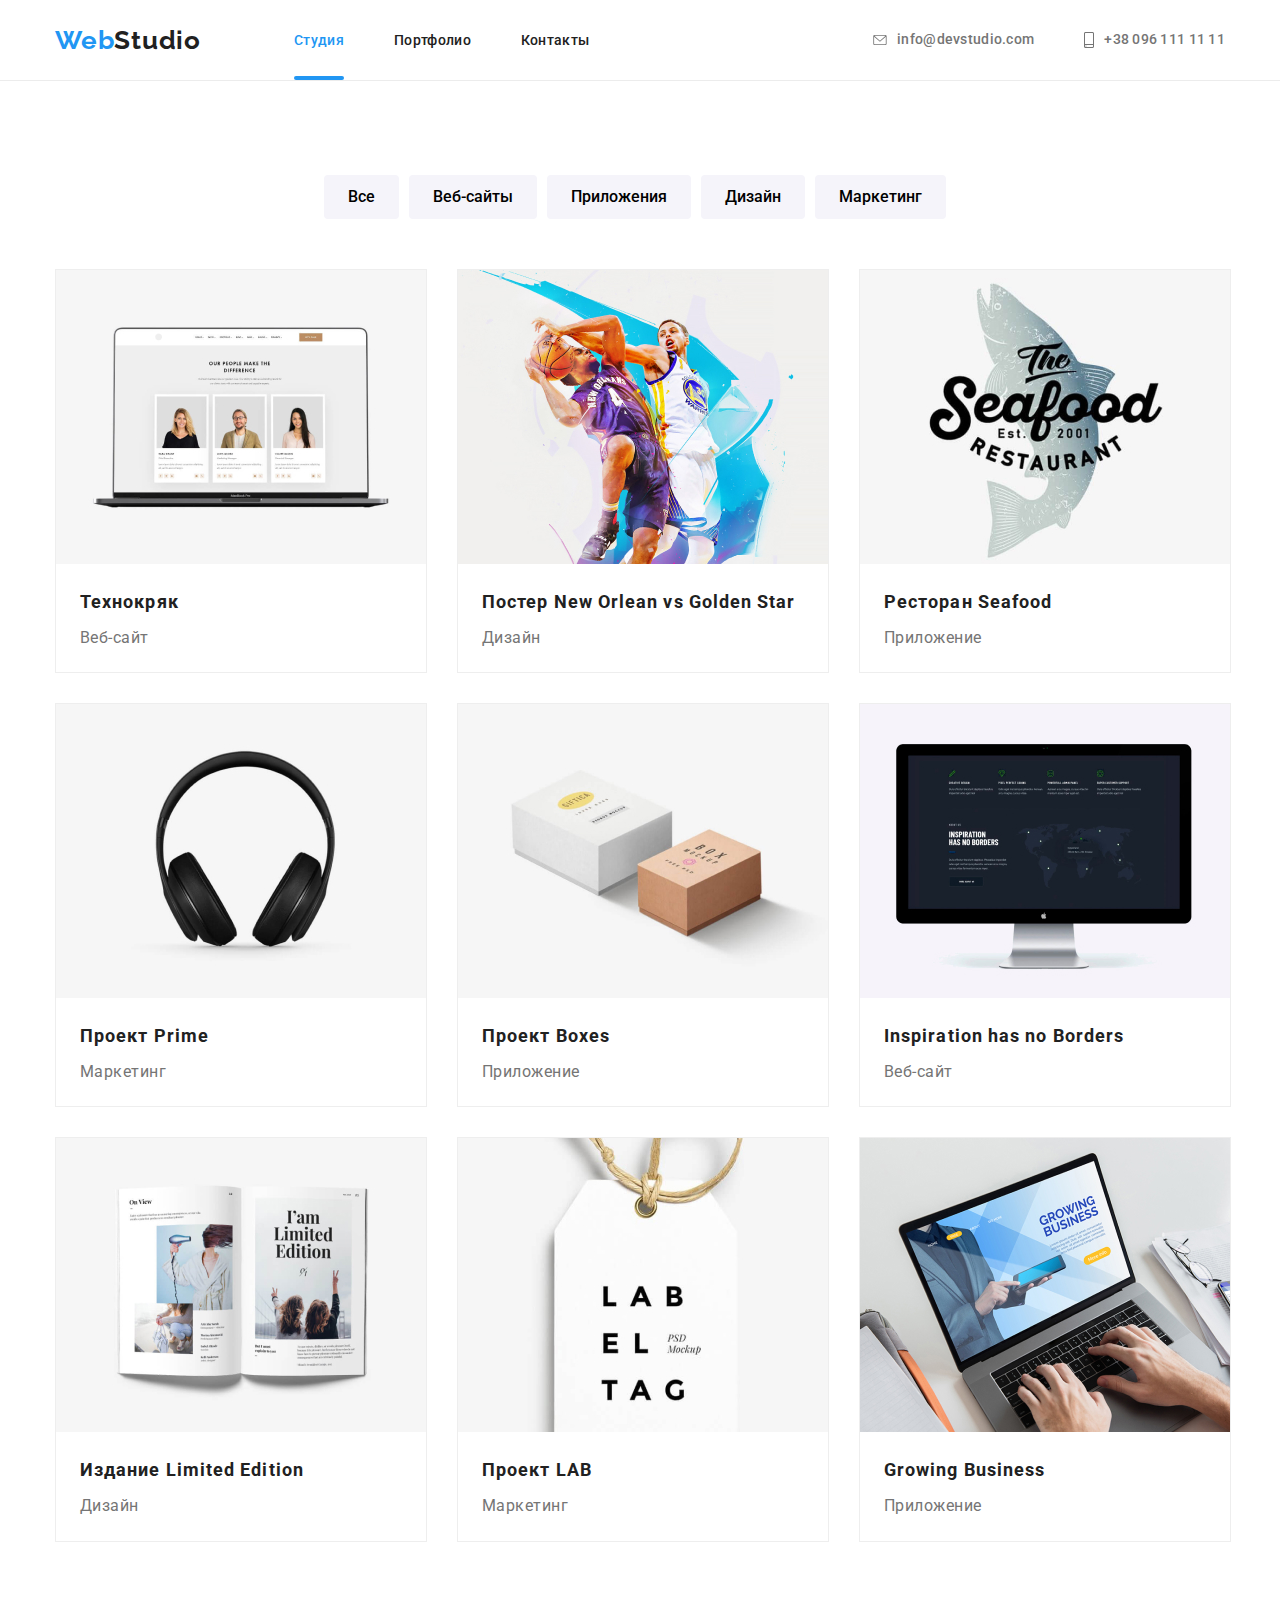
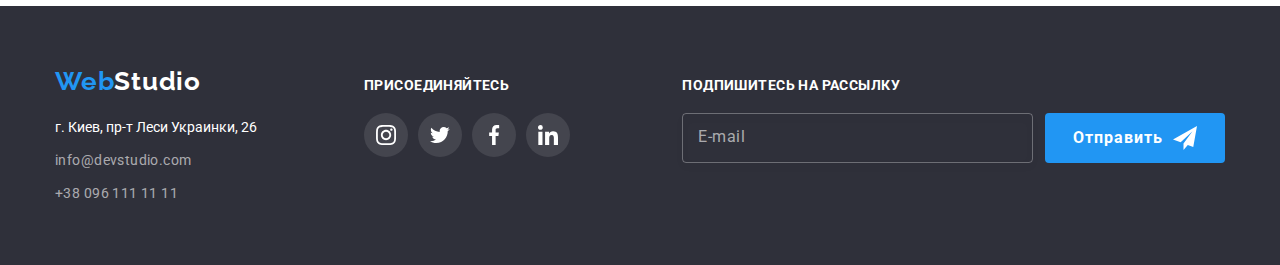
==== commit 33cd53f2: "адаптував всі теги img" ====
--- a/portfolio.html
+++ b/portfolio.html
@@ -338,7 +338,7 @@
                       type="image/jpg">
                     <img
                       class="card__image"
-                      src="portfolio-images/pic-2.jpg"
+                      src="./portfolio-images/pic-2-450.jpg"
                       alt="Обложка с изображением баскетболистов"
                       width="370"
                       height="294"
@@ -413,7 +413,7 @@
                       type="image/jpg">
                     <img
                       class="card__image"
-                      src="portfolio-images/pic-3.jpg"
+                      src="./portfolio-images/pic-3-450.jpg"
                       alt="Эмблема рыбного ресторана"
                       width="370"
                       height="294" />
@@ -608,12 +608,26 @@
                 href="">
                 <div
                   class="overlay-container">
-                  <img
-                    class="card__image"
-                    src="portfolio-images/pic-6.jpg"
-                    alt="Скриншот сайта на экране"
-                    width="370"
-                    height="294" />
+                  <picture>
+                    <source
+                      srcset="portfolio-images\pic-6-450.jpg 1x, portfolio-images\pic-6-450@2x.jpg 2x"
+                      media="(max-width: 767px)"
+                      type="image/jpg">
+                    <source
+                      srcset="portfolio-images\pic-6-768.jpg 1x, portfolio-images\pic-6-768@2x.jpg 2x"
+                      media="(min-width: 768px) and (max-width: 1199px)"
+                      type="image/jpg">
+                    <source
+                      srcset="portfolio-images\pic-6-1200.jpg 1x, portfolio-images\pic-6-1200@2x.jpg 2x"
+                      media="(min-width: 1200px)"
+                      type="image/jpg">
+                    <img
+                      class="card__image"
+                      src="./portfolio-images/pic-6-450.jpg"
+                      alt="Скриншот сайта на экране"
+                      width="370"
+                      height="294" />
+                  </picture>
                   <div
                     class="overlay-container__paragraph">
                     <p>
@@ -665,12 +679,26 @@
                 href="">
                 <div
                   class="overlay-container">
-                  <img
-                    class="card__image"
-                    src="portfolio-images/pic-7.jpg"
-                    alt="Фотография журнала"
-                    width="370"
-                    height="294" />
+                  <picture>
+                    <source
+                      srcset="portfolio-images\pic-7-450.jpg 1x, portfolio-images\pic-7-450@2x.jpg 2x"
+                      media="(max-width: 767px)"
+                      type="image/jpg">
+                    <source
+                      srcset="portfolio-images\pic-7-768.jpg 1x, portfolio-images\pic-7-768@2x.jpg 2x"
+                      media="(min-width: 768px) and (max-width: 1199px)"
+                      type="image/jpg">
+                    <source
+                      srcset="portfolio-images\pic-7-1200.jpg 1x, portfolio-images\pic-7-1200@2x.jpg 2x"
+                      media="(min-width: 1200px)"
+                      type="image/jpg">
+                    <img
+                      class="card__image"
+                      src="./portfolio-images/pic-7-450.jpg"
+                      alt="Фотография журнала"
+                      width="370"
+                      height="294" />
+                  </picture>
                   <div
                     class="overlay-container__paragraph">
                     <p>
@@ -721,12 +749,26 @@
                 class="overlay-container">
                 <a class="card-link"
                   href="">
-                  <img
-                    class="card__image"
-                    src="portfolio-images/pic-8.jpg"
-                    alt="Бирка на белом фоне"
-                    width="370"
-                    height="294" />
+                  <picture>
+                    <source
+                      srcset="portfolio-images\pic-8-450.jpg 1x, portfolio-images\pic-8-450@2x.jpg 2x"
+                      media="(max-width: 767px)"
+                      type="image/jpg">
+                    <source
+                      srcset="portfolio-images\pic-8-768.jpg 1x, portfolio-images\pic-8-768@2x.jpg 2x"
+                      media="(min-width: 768px) and (max-width: 1199px)"
+                      type="image/jpg">
+                    <source
+                      srcset="portfolio-images\pic-8-1200.jpg 1x, portfolio-images\pic-8-1200@2x.jpg 2x"
+                      media="(min-width: 1200px)"
+                      type="image/jpg">
+                    <img
+                      class="card__image"
+                      src="./portfolio-images/pic-8-450.jpg"
+                      alt="Бирка на белом фоне"
+                      width="370"
+                      height="294" />
+                  </picture>
                   <div
                     class="overlay-container__paragraph">
                     <p>
@@ -776,12 +818,26 @@
                 href="">
                 <div
                   class="overlay-container">
-                  <img
-                    class="card__image"
-                    src="portfolio-images/pic-9.jpg"
-                    alt="Человек печатает на ноутбуке"
-                    width="370"
-                    height="294" />
+                  <picture>
+                    <source
+                      srcset="portfolio-images\pic-9-450.jpg 1x, portfolio-images\pic-9-450@2x.jpg 2x"
+                      media="(max-width: 767px)"
+                      type="image/jpg">
+                    <source
+                      srcset="portfolio-images\pic-9-768.jpg 1x, portfolio-images\pic-9-768@2x.jpg 2x"
+                      media="(min-width: 768px) and (max-width: 1199px)"
+                      type="image/jpg">
+                    <source
+                      srcset="portfolio-images\pic-9-1200.jpg 1x, portfolio-images\pic-9-1200@2x.jpg 2x"
+                      media="(min-width: 1200px)"
+                      type="image/jpg">
+                    <img
+                      class="card__image"
+                      src="./portfolio-images/pic-9-450.jpg"
+                      alt="Человек печатает на ноутбуке"
+                      width="370"
+                      height="294" />
+                  </picture>
                   <div
                     class="overlay-container__paragraph">
                     <p>
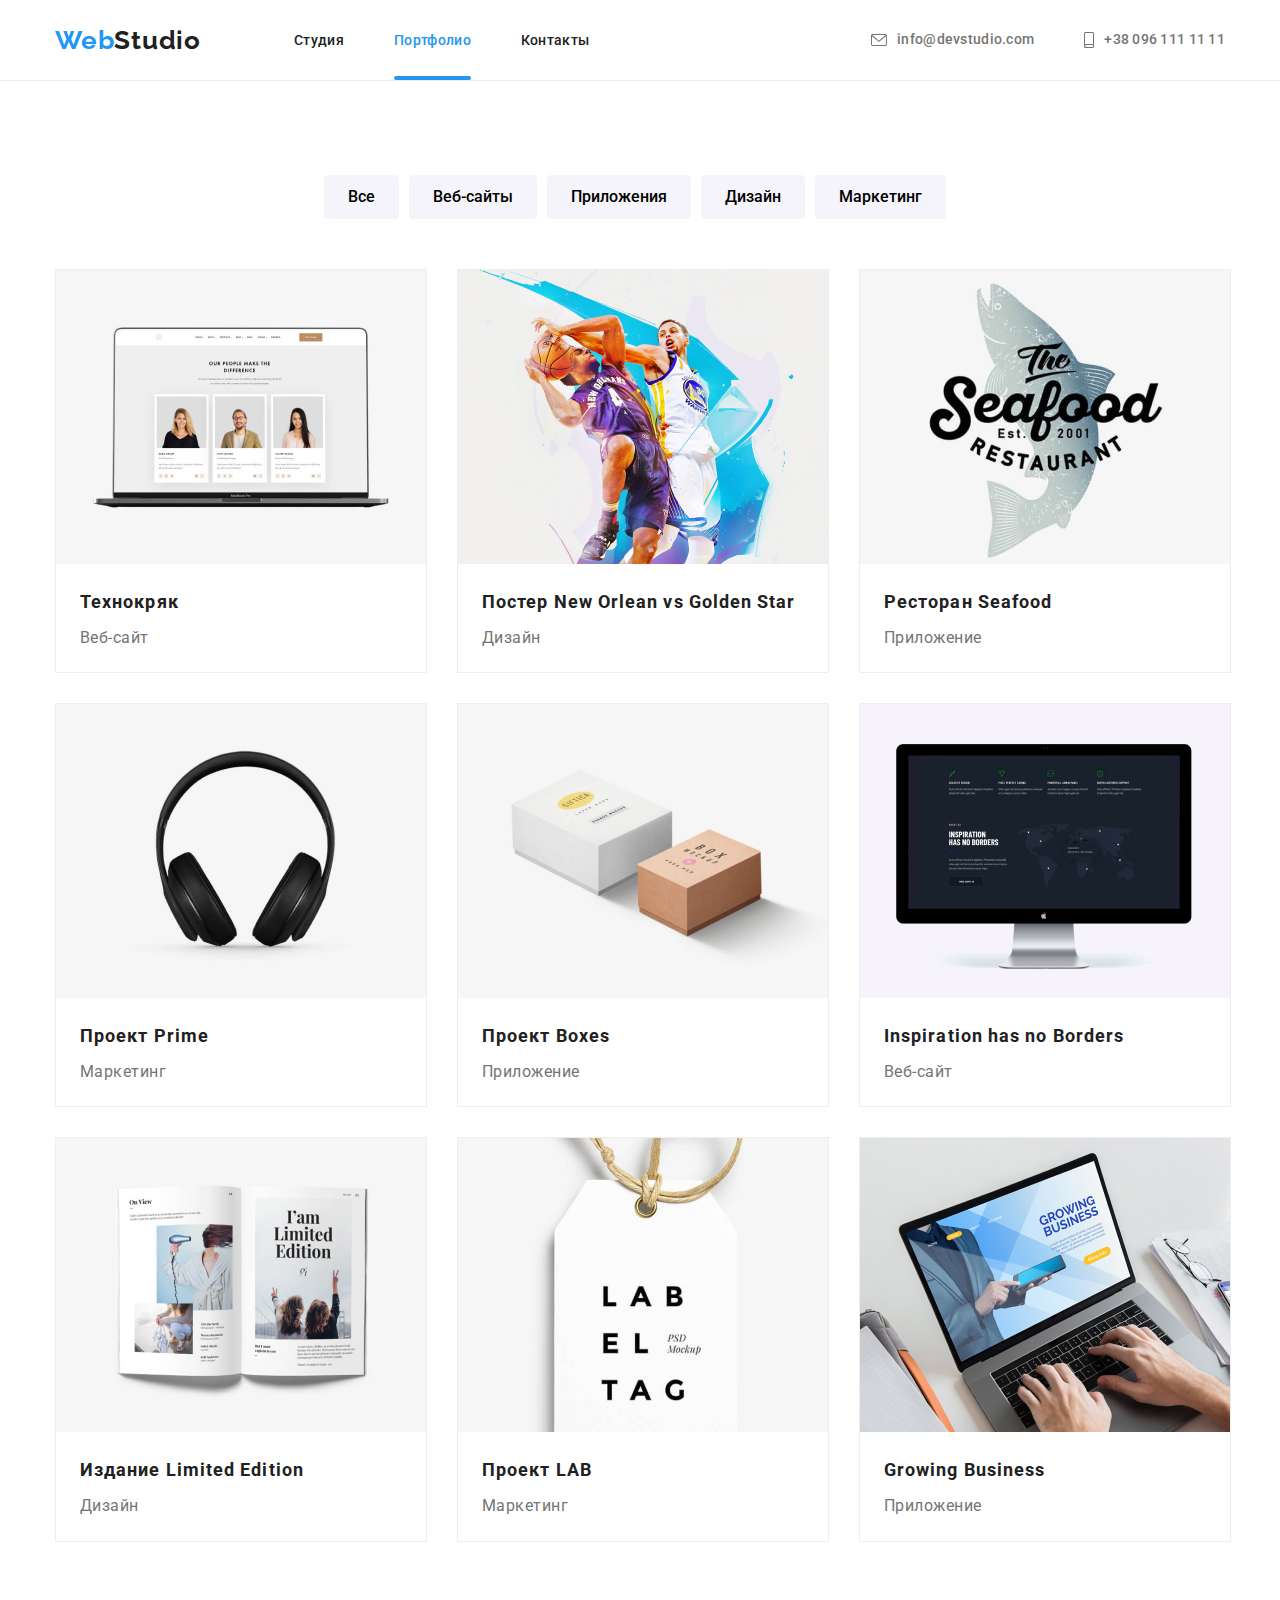
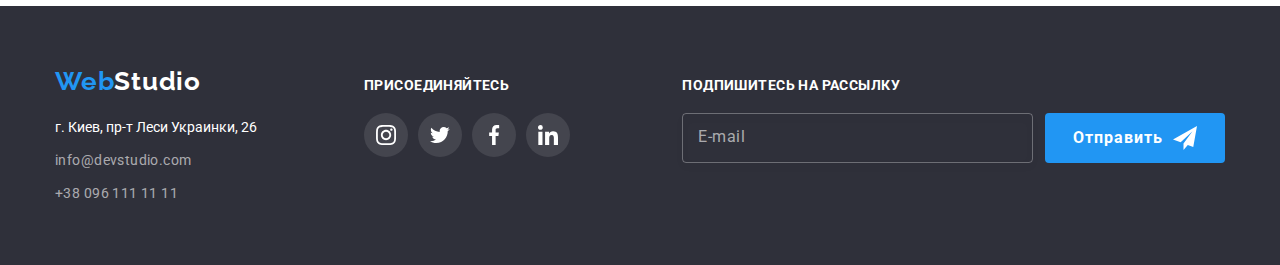
==== commit a30ecfb9: "зробив адаптив і респонз всіх елементів" ====
--- a/portfolio.html
+++ b/portfolio.html
@@ -56,7 +56,7 @@
             </li>
             <li
               class="mobile-menu-navigation__item">
-              <a class="mobile-menu-navigation__link navigation__link--current-color link"
+              <a class="mobile-menu-navigation__link mobile-menu-navigation--current  link"
                 href="./portfolio.html">Портфолио</a>
             </li>
             <li
@@ -116,7 +116,7 @@
         <div
           class="container__nav-contacts">
           <a class="logo logo--dark"
-            href="/">
+            href="/index.html">
             <span
               class="logo__accent-logo">
               Web</span>Studio
@@ -152,12 +152,12 @@
               class="navigation__list list">
               <li
                 class="navigation__item ">
-                <a class="navigation__link navigation__link--current-color"
+                <a class="navigation__link"
                   href="index.html">Cтудия</a>
               </li>
               <li
                 class="navigation__item">
-                <a class="navigation__link"
+                <a class="navigation__link navigation__link--current-color"
                   href="portfolio.html">Портфолио</a>
               </li>
               <li
@@ -483,7 +483,7 @@
                       type="image/jpg">
                     <img
                       class="card__image"
-                      src="portfolio-images/pic-4.jpg"
+                      src="./portfolio-images/pic-4-450.jpg"
                       alt="Чёрные наушники"
                       width="370"
                       height="294" />
@@ -553,7 +553,7 @@
                       type="image/jpg">
                     <img
                       class="card__image"
-                      src="portfolio-images/pic-5.jpg"
+                      src="./portfolio-images/pic-1-450.jpg"
                       alt="Изображение двух коробок"
                       width="370"
                       height="294" />
@@ -891,7 +891,7 @@
         <div
           class="address-wrapper">
           <a class="logo logo--light"
-            href="">
+            href="./index.html">
             <span
               class="logo__accent-logo">Web</span>Studio
           </a>
--- a/css/main.min.css
+++ b/css/main.min.css
@@ -1,2 +1,2 @@
-.container{margin-left:auto;margin-right:auto;padding-left:15px;padding-right:15px}@media screen and (min-width: 480px){.container{width:480px}}@media screen and (min-width: 768px){.container{width:768px}}@media screen and (min-width: 1200px){.container{width:1200px}}body{color:#212121;background-color:var(--bg-color);font-family:Roboto, sans-serif}h1,h2,h3,h4,h5,h6,p,ul{margin-left:0;margin-top:0;margin-bottom:0}img{display:block;max-width:100%}.list{list-style:none;text-decoration:none;padding:0;margin:0}.section{padding-top:94px;padding-bottom:94px}@media screen and (max-width: 1200px){.section{padding-top:60px;padding-bottom:60px}}.section:last-child{padding-bottom:94px}@media screen and (max-width: 1200px){.section:last-child{padding-bottom:60px}}.link{list-style:none;text-decoration:none;color:currentColor}.heading{margin-bottom:50px;color:#212121;letter-spacing:0px;font-size:36px;line-height:1.16;text-align:center;letter-spacing:0.03em}@media screen and (max-width: 767.98px){.btn-reset{display:-webkit-inline-box;display:-ms-inline-flexbox;display:inline-flex;padding:0;background-color:transparent;border:none;margin-left:auto}}@media screen and (min-width: 768px){.btn-reset{display:none}}.page-header{border-bottom:1px solid #ececec;position:relative}.hero{display:-webkit-box;display:-ms-flexbox;display:flex;text-align:center;background:-webkit-gradient(linear, left top, left bottom, from(rgba(47,48,58,0.4)), to(rgba(47,48,58,0.4))),url(../images/Img.jpg);background:linear-gradient(rgba(47,48,58,0.4), rgba(47,48,58,0.4)),url(../images/Img.jpg);background-repeat:no-repeat;margin-left:auto;margin-right:auto;padding-top:200px;padding-bottom:200px;max-width:1600px;background-size:cover}.hero__heading{margin-bottom:30px;color:#fff;font-size:44px;text-align:center;line-height:1.36;text-transform:uppercase;font-weight:900;margin-bottom:40px;letter-spacing:0.06em}@media screen and (max-width: 1199.98px){.hero__heading{font-size:26px;line-height:1.6em}}.advantages__icon{fill:#212121;-webkit-transition:250ms cubic-bezier(0.4, 0, 0.2, 1);transition:250ms cubic-bezier(0.4, 0, 0.2, 1)}.advantages__icon-container{display:-webkit-box;display:-ms-flexbox;display:flex;background-color:#f5f4fa;-webkit-box-pack:center;-ms-flex-pack:center;justify-content:center;-webkit-box-align:center;-ms-flex-align:center;align-items:center;margin-bottom:30px;height:120px;border-radius:4px}@media screen and (max-width: 767px){.advantages__icon-container{max-width:450px}}@media screen and (min-width: 1200px){.advantages__icon-container{width:270px}}.advantages__icon-container:focus .advantages__icon,.advantages__icon-container:hover .advantages__icon,.advantages__icon-container:active .advantages__icon{fill:#2196f3}.advantages__item{margin-right:30px;list-style:none;letter-spacing:0.03em}.advantages__item:last-child{margin-right:0}@media screen and (min-width: 768px) and (max-width: 1200px){.advantages__item{margin-bottom:30px}}@media screen and (min-width: 768px) and (max-width: 1200px){.advantages__item:nth-last-child(-n+2){margin-bottom:0}}@media screen and (min-width: 768px) and (max-width: 1200px){.advantages__item:nth-child(2n){margin-right:0}}@media screen and (min-width: 480px){.advantages__item{width:450px;margin-right:0}}@media screen and (max-width: 768px){.advantages__item{max-width:450px;margin-right:0;margin-bottom:30px}}@media screen and (min-width: 768px){.advantages__item{width:354px;margin-right:30px}}@media screen and (min-width: 1200px){.advantages__item{width:270px;margin-right:30px}}.advantages__list{padding:0;display:-webkit-box;display:-ms-flexbox;display:flex;-ms-flex-pack:distribute;justify-content:space-around}@media screen and (max-width: 767px){.advantages__list{display:block;max-width:450px}}@media screen and (min-width: 768px){.advantages__list{display:-webkit-box;display:-ms-flexbox;display:flex;-ms-flex-wrap:wrap;flex-wrap:wrap}}.advantages__heading{color:#212121;font-size:14px;font-weight:700;line-height:1.17;text-transform:uppercase;margin-bottom:10px}@media screen and (max-width: 767px){.advantages__heading{max-width:450px;text-align:center}}@media screen and (min-width: 480px){.advantages__heading{max-width:450px}}.advantages__paragraph{color:#757575;font-size:14px;font-weight:400;line-height:1.5}.offers__paragraph{width:100%;height:70px;background-color:rgba(47,48,58,0.8);display:-webkit-box;display:-ms-flexbox;display:flex;-webkit-box-pack:center;-ms-flex-pack:center;justify-content:center;-webkit-box-align:center;-ms-flex-align:center;align-items:center;color:#fff;font-size:14px;font-weight:700;line-height:1.17;letter-spacing:0.03em;text-transform:uppercase;position:absolute;bottom:0;left:0}.offers__item{-webkit-box-pack:justify;-ms-flex-pack:justify;justify-content:space-between;list-style:none;padding-left:0;display:-webkit-box;display:-ms-flexbox;display:flex;list-style:none;margin-right:30px;list-style:none;position:relative}.offers__item:last-child{margin-right:0}.offers__list{display:-webkit-box;display:-ms-flexbox;display:flex;-webkit-box-pack:justify;-ms-flex-pack:justify;justify-content:space-between;padding-left:0}.offers.section{padding-top:0;padding-bottom:94px}@media screen and (max-width: 1200px){.offers.section{display:none}}.team{background-color:#f5f4fa}.team__container{padding-top:30px;padding-bottom:30px}@media screen and (max-width: 768px){.team__container{padding-bottom:24px}}.team__links{display:-webkit-box;display:-ms-flexbox;display:flex;-webkit-box-pack:center;-ms-flex-pack:center;justify-content:center;-webkit-box-align:center;-ms-flex-align:center;align-items:center;padding-left:0}.team__social-links{margin-right:10px}.team__list{text-align:center;padding-left:0;display:-webkit-box;display:-ms-flexbox;display:flex;-webkit-box-pack:justify;-ms-flex-pack:justify;justify-content:space-between;list-style:none}@media screen and (max-width: 768px){.team__list{display:block}}@media screen and (min-width: 768px) and (max-width: 1200px){.team__list{display:-webkit-box;display:-ms-flexbox;display:flex;-ms-flex-wrap:wrap;flex-wrap:wrap}}.team__item{background-color:#fff;-webkit-box-shadow:0px 1px 3px rgba(0,0,0,0.12),0px 1px 1px rgba(0,0,0,0.14),0px 2px 1px rgba(0,0,0,0.2);box-shadow:0px 1px 3px rgba(0,0,0,0.12),0px 1px 1px rgba(0,0,0,0.14),0px 2px 1px rgba(0,0,0,0.2);border-radius:0px 0px 4px 4px}@media screen and (max-width: 768px){.team__item{max-width:450px;margin-bottom:30px}}@media screen and (min-width: 768px) and (max-width: 1200px){.team__item:nth-last-child(-n+2){margin-bottom:0}}@media screen and (min-width: 768px) and (max-width: 1200px){.team__item{width:354px;margin-bottom:30px}}.team__heading{margin-bottom:50px;text-align:center;font-size:36px;font-weight:700;line-height:1.18;letter-spacing:0.03em}.team__mate{font-size:16px;font-weight:500;color:#212121;line-height:1.18;letter-spacing:0.03em;margin-bottom:10px}.team__position{font-size:16px;font-weight:400;color:#757575;letter-spacing:0.03em;margin-bottom:16px}@media screen and (max-width: 768px){.team__mate-image{width:100%;height:auto}}@media screen and (min-width: 768px) and (max-width: 1200px){.team__mate-image{width:100%;height:auto}}.clients__list.list{display:-webkit-box;display:-ms-flexbox;display:flex;-webkit-box-pack:center;-ms-flex-pack:center;justify-content:center;-webkit-box-align:center;-ms-flex-align:center;align-items:center}@media screen and (max-width: 767.98px){.clients__list.list{display:-webkit-box;display:-ms-flexbox;display:flex;-ms-flex-wrap:wrap;flex-wrap:wrap;gap:30px}}@media screen and (min-width: 768px) and (max-width: 1200px){.clients__list.list{display:-webkit-box;display:-ms-flexbox;display:flex;-ms-flex-wrap:wrap;flex-wrap:wrap}}.client{display:-webkit-box;display:-ms-flexbox;display:flex;-webkit-box-pack:center;-ms-flex-pack:center;justify-content:center;-webkit-box-align:center;-ms-flex-align:center;align-items:center;width:170px;height:92px;border:1px solid #afb1b8;border-radius:4px;margin-right:30px;cursor:pointer}.client:last-child{margin-right:0}.client:hover,.client:focus{border-color:#2196f3}@media screen and (max-width: 767.98px){.client{width:210px;margin-right:0}}@media screen and (min-width: 768px) and (max-width: 1200px){.client{-ms-flex-preferred-size:calc(100% / 3 - 20px);flex-basis:calc(100% / 3 - 20px)}}@media screen and (min-width: 480px) and (max-width: 767.98px){.client:nth-child(2n){margin-right:0}}@media screen and (min-width: 768px) and (max-width: 1200px){.client:nth-child(3n){margin-right:0}}@media screen and (min-width: 768px) and (max-width: 1200px){.client:nth-child(-n+3){margin-bottom:30px}}.footer{background-color:#2f303a;text-decoration:none;padding-top:60px;padding-bottom:60px}.address-list{margin-bottom:9px;color:rgba(255,255,255,0.6);font-size:14px;text-decoration:none;font-weight:400;line-height:1.71;font-style:normal}@media screen and (max-width: 767.98px){.footer-social-links{margin-bottom:60px}}.footer-social-links__list{display:-webkit-box;display:-ms-flexbox;display:flex}@media screen and (max-width: 767.98px){.footer-social-links__list{-webkit-box-pack:center;-ms-flex-pack:center;justify-content:center}}@media screen and (min-width: 480px) and (max-width: 767.98px){.footer-social-links__list{-webkit-box-pack:center;-ms-flex-pack:center;justify-content:center}}.footer__container{display:-webkit-box;display:-ms-flexbox;display:flex;-webkit-box-align:baseline;-ms-flex-align:baseline;align-items:baseline}@media screen and (max-width: 767.98px){.footer__container{display:block;text-align:center}}@media screen and (min-width: 480px) and (max-width: 767.98px){.footer__container{display:block;text-align:center;text-align:center}}@media screen and (min-width: 768px) and (max-width: 1199.98px){.footer__container{display:-webkit-box;display:-ms-flexbox;display:flex;-ms-flex-wrap:wrap;flex-wrap:wrap;-webkit-box-pack:center;-ms-flex-pack:center;justify-content:center}}.footer-heading{color:#fff;line-height:1.17;letter-spacing:0.03em;font-weight:700;font-size:14px;margin-bottom:20px}@media screen and (min-width: 768px) and (max-width: 1199.98px){.footer-heading{text-align:center}}.address-wrapper{margin-right:70px}@media screen and (max-width: 767.98px){.address-wrapper{margin-right:0;margin-bottom:60px}}@media screen and (min-width: 480px) and (max-width: 767.98px){.address-wrapper{margin-right:0;margin-bottom:60px}}@media screen and (min-width: 768px) and (max-width: 1199.98px){.address-wrapper{text-align:center;margin-right:165px;width:231px;margin-bottom:60px}}.footer-social-links__item{margin-right:10px}.footer-social-links__item:last-child{margin-right:0}.footer__address{margin-bottom:9px;color:#fff;font-size:14px;text-decoration:none;font-weight:400;line-height:1.71;font-style:normal}.buttons.list{display:-webkit-box;display:-ms-flexbox;display:flex;-webkit-box-pack:center;-ms-flex-pack:center;justify-content:center;margin-bottom:50px;letter-spacing:0.03em}@media screen and (max-width: 767.98px){.buttons.list{-ms-flex-wrap:wrap;flex-wrap:wrap;-webkit-box-pack:start;-ms-flex-pack:start;justify-content:flex-start}}.buttons__item{margin-right:10px}.buttons__btn{display:inline-block;padding:6px 22px 6px 22px;border-radius:4px;text-align:center;border-color:transparent;font-size:16px;cursor:pointer;text-decoration:none;background-color:#f5f4fa;font-weight:500;font-family:inherit;line-height:1.7;-webkit-transition:250ms cubic-bezier(0.4, 0, 0.2, 1);transition:250ms cubic-bezier(0.4, 0, 0.2, 1)}.buttons__btn:focus,.buttons__btn:hover{background-color:#2196f3;color:#fff;border-color:transparent;text-decoration:none;-webkit-box-shadow:0px 3px 1px rgba(0,0,0,0.1),0px 1px 2px rgba(0,0,0,0.08),0px 2px 2px rgba(0,0,0,0.12);box-shadow:0px 3px 1px rgba(0,0,0,0.1),0px 1px 2px rgba(0,0,0,0.08),0px 2px 2px rgba(0,0,0,0.12)}@media screen and (max-width: 767.98px){.buttons__btn{margin-bottom:15px}}.cards.list{display:-webkit-box;display:-ms-flexbox;display:flex;-ms-flex-wrap:wrap;flex-wrap:wrap;margin-right:-30px;margin-bottom:-30px}@media screen and (max-width: 767.98px){.cards.list{margin-right:0;margin-left:0;display:block}}.card-container{padding-top:20px;padding-right:24px;padding-bottom:20px;padding-left:24px}.card{margin-right:30px;margin-bottom:30px;border:1px solid #eeeeee;-ms-flex-preferred-size:calc((100% - 2 * 60px) / 3);flex-basis:calc((100% - 2 * 60px) / 3);-webkit-transition:250ms cubic-bezier(0.4, 0, 0.2, 1);transition:250ms cubic-bezier(0.4, 0, 0.2, 1)}.card:hover,.card:focus{-webkit-box-shadow:0px 1px 1px rgba(0,0,0,0.12),0px 4px 4px rgba(0,0,0,0.06),1px 4px 6px rgba(0,0,0,0.16);box-shadow:0px 1px 1px rgba(0,0,0,0.12),0px 4px 4px rgba(0,0,0,0.06),1px 4px 6px rgba(0,0,0,0.16)}@media screen and (min-width: 767.98px) and (max-width: 1199.98px){.card:nth-child(2n){margin-right:0}}@media screen and (min-width: 767.98px) and (max-width: 1199.98px){.card:last-child{margin-right:auto;margin-left:auto}}@media screen and (min-width: 1200px){.card:nth-child(3n){margin-right:0}.card:nth-last-child(-n+3){margin-bottom:0}}@media screen and (min-width: 1200px) and (max-width: 767.98px){.card:nth-last-child(-n+3){margin-bottom:30px}}@media screen and (max-width: 767px){.card{margin-right:0}}.card__image{width:100%;height:auto}.card-link{text-decoration:none}.card-container__heading{color:#212121;font-size:18px;text-decoration:none;font-weight:700;line-height:2;margin-bottom:4px;letter-spacing:0.06em}.card-container__heading .card-container__heading:hover,.card-container__heading .card-container__heading:focus{color:#2196f3;text-decoration:none}.card-container__paragraph{color:#757575;font-size:16px;text-decoration:none;font-weight:400;line-height:1.77;letter-spacing:0.03em}.card-container__paragraph .card-container__paragraph:hover,.card-container__paragraph .card-container__paragraph:focus{color:#2196f3;text-decoration:none}.overlay-container{position:relative;max-width:100%;width:370px;height:294px;overflow:hidden}@media screen and (max-width: 767.98px){.overlay-container{height:auto;width:100%;max-width:450px}}@media screen and (min-width: 768px) and (max-width: 1199.98px){.overlay-container{width:351px;max-width:351px}}.overlay-container__paragraph{position:absolute;bottom:0;left:0;right:0;background-color:rgba(33,150,243,0.9);overflow:hidden;width:100%;height:100%;-webkit-transform:translateY(100%);transform:translateY(100%);-webkit-transition:250ms cubic-bezier(0.4, 0, 0.2, 1);transition:250ms cubic-bezier(0.4, 0, 0.2, 1);color:#fff;font-family:"Roboto";font-size:400;font-size:18px;letter-spacing:00.03em;line-height:1.55}.card:hover .overlay-container__paragraph,.card:focus .overlay-container__paragraph{-webkit-transform:translateY(0);transform:translateY(0)}@media screen and (max-width: 767.98px){.overlay-container__paragraph{padding:77px 24px;overflow:scroll}}@media screen and (min-width: 768px) and (max-width: 1199.98px){.overlay-container__paragraph{padding:49px 24px}}@media screen and (min-width: 1200px){.overlay-container__paragraph{padding:63px 24px}}.logo{display:-webkit-box;display:-ms-flexbox;display:flex;-webkit-box-align:center;-ms-flex-align:center;align-items:center;margin-right:93px;font-size:26px;text-decoration:none;font-family:Raleway, sans-serif;font-weight:700;letter-spacing:0.03em;line-height:1.17}@media screen and (max-width: 1199.98px){.logo{font-size:24px;margin-right:auto}}.logo__accent-logo{color:#2196f3;text-decoration:none}.logo-footer__accent-logo{color:#2196f3;text-decoration:none}.logo--light{color:#fff;margin-bottom:20px}@media screen and (max-width: 767.98px){.logo--light{margin-right:0;-webkit-box-pack:center;-ms-flex-pack:center;justify-content:center;font-size:24px}}@media screen and (min-width: 480px) and (max-width: 767.98px){.logo--light{display:block;text-align:center;margin-right:0;font-size:24px}}@media screen and (min-width: 768px) and (max-width: 1199.98px){.logo--light{margin-right:0;-webkit-box-pack:center;-ms-flex-pack:center;justify-content:center;font-size:24px}}.logo--dark{color:#212121}@media screen and (max-width: 767.98px){.menu-button{z-index:100;margin-left:auto}}@media screen and (min-width: 768px){.menu-button{display:none}}.menu-button .icon-cross{display:none}.menu-button.is-open .icon-cross{display:block}.menu-button.is-open .icon-menu{display:none}@media screen and (max-width: 767.98px){.menu-container{position:absolute;-webkit-transform:translateX(-100%);transform:translateX(-100%);-webkit-transition:250ms cubic-bezier(0.4, 0, 0.2, 1);transition:250ms cubic-bezier(0.4, 0, 0.2, 1)}}@media screen and (max-width: 767.98px){.menu-container.is-open{display:block;position:absolute;-webkit-transform:translateX(0);transform:translateX(0);width:100%;background-color:#fff;z-index:50;padding:48px 0px 48px 40px;-webkit-box-shadow:0px 4px 8px rgba(0,0,0,0.04),0px 2px 4px rgba(0,0,0,0.08),0px 1px 3px rgba(0,0,0,0.16);box-shadow:0px 4px 8px rgba(0,0,0,0.04),0px 2px 4px rgba(0,0,0,0.08),0px 1px 3px rgba(0,0,0,0.16)}}@media screen and (min-width: 768px){.menu-container__nav{display:none}}@media screen and (max-width: 767.98px){.menu-container__nav{height:100vh;display:-webkit-box;display:-ms-flexbox;display:flex;-webkit-box-orient:vertical;-webkit-box-direction:normal;-ms-flex-direction:column;flex-direction:column;-webkit-box-pack:justify;-ms-flex-pack:justify;justify-content:space-between}}.mobile-menu-navigation__link{font-weight:500;font-size:40px;line-height:47px;letter-spacing:0.02em;color:#212121}.mobile-menu-navigation__link:hover,.mobile-menu-navigation__link:focus{color:#2196f3}.mobile-menu-navigation--current{color:#2196f3}.menu-container-contacts__item{margin-bottom:32px;font-weight:500;font-size:24px;line-height:28px;letter-spacing:0.02em;color:#757575}.menu-container-contacts__item:first-child{margin-bottom:32px;font-size:36px}.menu-container-contacts__item:last-child{margin-bottom:0}.mobile-menu-navigation__item{margin-bottom:36px}.mobile-menu-navigation__item:last-child{margin-bottom:0}.menu-social-links{display:-webkit-box;display:-ms-flexbox;display:flex;padding-left:0;-ms-flex-wrap:wrap;flex-wrap:wrap}.menu-social-links__item{padding-left:0;font-weight:500;font-size:18px;line-height:22px;letter-spacing:0.02em;color:#2196f3;padding-right:9px;margin-left:9px;border-right:1px solid rgba(33,33,33,0.2)}.menu-social-links__item:first-child{padding-left:0;margin-left:0}.menu-social-links__item:last-child{padding-right:0;border-right:0}.navigation__list{display:-webkit-box;display:-ms-flexbox;display:flex}.navigation__item{margin-right:50px;-webkit-box-align:center;-ms-flex-align:center;align-items:center;letter-spacing:0.02em}.navigation__item:last-child{margin-right:auto}.navigation__link{position:relative;-webkit-transition:250ms cubic-bezier(0.4, 0, 0.2, 1);transition:250ms cubic-bezier(0.4, 0, 0.2, 1);padding-top:32px;padding-bottom:32px;margin-right:0;font-size:14px;line-height:1.17;text-decoration:none;font-weight:500;color:var(--main-text-color);display:block;-webkit-box-align:center;-ms-flex-align:center;align-items:center}.navigation__link:hover,.navigation__link:focus{color:#2196f3;text-decoration:none}.navigation__link--current-color{color:#2196f3}.navigation__link--current-color::after{position:absolute;content:"";bottom:0;left:0;width:100%;height:4px;display:block;border-radius:2px;background-color:#2196f3}@media screen and (max-width: 767.98px){.navigation__list{display:none}}.contacts{display:-webkit-box;display:-ms-flexbox;display:flex;margin-left:auto;-webkit-box-align:center;-ms-flex-align:center;align-items:center}@media screen and (max-width: 767.98px){.contacts{display:none}}@media screen and (min-width: 767.98px) and (max-width: 1199.98px){.contacts{-webkit-box-orient:vertical;-webkit-box-direction:normal;-ms-flex-direction:column;flex-direction:column;-webkit-box-align:start;-ms-flex-align:start;align-items:flex-start}}.contacts__email{margin-right:50px}@media screen and (min-width: 768px) and (max-width: 1199.98px){.contacts__email{margin-bottom:10px}}.contacts__email,.contacts__phone-number{display:-webkit-box;display:-ms-flexbox;display:flex;-webkit-box-align:center;-ms-flex-align:center;align-items:center;color:#757575;font-size:14px;text-decoration:none;font-weight:500;letter-spacing:0.02em;line-height:1.14;padding-top:32px;padding-bottom:32px;-webkit-transition:250ms cubic-bezier(0.4, 0, 0.2, 1);transition:250ms cubic-bezier(0.4, 0, 0.2, 1)}@media screen and (min-width: 767.98px) and (max-width: 1199.98px){.contacts__email,.contacts__phone-number{padding:0;margin-right:0;font-size:12px}}.contacts__email:focus,.contacts__phone-number:focus,.contacts__email:hover,.contacts__phone-number:hover{color:#2196f3;text-decoration:none}.container__nav-contacts{display:-webkit-box;display:-ms-flexbox;display:flex;-webkit-box-align:center;-ms-flex-align:center;align-items:center}@media screen and (max-width: 767.98px){.container__nav-contacts{padding:15px 0}}.contacts__icon{margin-right:10px;fill:currentColor}.footer__phone{display:block;text-decoration:none;color:rgba(255,255,255,0.6);letter-spacing:00.03em;font-size:14px;font-weight:400;line-height:1.7;-webkit-transition:250ms cubic-bezier(0.4, 0, 0.2, 1);transition:250ms cubic-bezier(0.4, 0, 0.2, 1)}.footer__email{display:block;margin-bottom:9px;text-decoration:none;color:rgba(255,255,255,0.6);letter-spacing:00.03em;font-size:14px;font-weight:400;line-height:1.7;-webkit-transition:250ms cubic-bezier(0.4, 0, 0.2, 1);transition:250ms cubic-bezier(0.4, 0, 0.2, 1)}.footer__email:focus,.footer__email:hover,.footer__phone:hover,.footer__phone:focus{color:#2196f3}.email{display:block;margin-right:50px;-webkit-transition:var(--transition-cubic);transition:var(--transition-cubic)}.backdrop{position:fixed;top:0;left:0;width:100%;height:100%;background-color:rgba(0,0,0,0.2);z-index:1000;overflow:scroll}.backdrop.is-hidden{opacity:0;pointer-events:none;visibility:hidden;-webkit-transition:250ms 250ms cubic-bezier(0.4, 0, 0.2, 1);transition:250ms 250ms cubic-bezier(0.4, 0, 0.2, 1)}.backdrop.is-hidden .modal-wrapper{-webkit-transform:translate(-50%, -50%) scale(0.1);transform:translate(-50%, -50%) scale(0.1)}.modal-wrapper{padding-top:40px;padding-right:39px;padding-bottom:40px;padding-left:41px;position:absolute;top:50%;left:50%;width:528px;background-color:white;-webkit-transform:translate(-50%, -50%);transform:translate(-50%, -50%);border-radius:4px;-webkit-box-shadow:0px 1px 3px rgba(0,0,0,0.12),0px 1px 1px rgba(0,0,0,0.14),0px 2px 1px rgba(0,0,0,0.2);box-shadow:0px 1px 3px rgba(0,0,0,0.12),0px 1px 1px rgba(0,0,0,0.14),0px 2px 1px rgba(0,0,0,0.2);-webkit-transform:translate(-50%, -50%) scale(1);transform:translate(-50%, -50%) scale(1);-webkit-transition:250ms 250ms cubic-bezier(0.4, 0, 0.2, 1);transition:250ms 250ms cubic-bezier(0.4, 0, 0.2, 1)}@media screen and (max-width: 1199.98px){.modal-wrapper{-webkit-transform:translate(-50%, -45%);transform:translate(-50%, -45%)}}@media screen and (min-width: 480px) and (max-width: 1199.98px){.modal-wrapper{width:450px}}@media screen and (max-width: 768px){.modal-wrapper{width:100%;max-width:450px;height:auto}}.form-field__icon{position:absolute;top:50%;left:12px}.form-field__label{display:block;font-weight:400;font-size:12px;line-height:1.17em;letter-spacing:0.01em;text-align:left;color:#757575;margin-bottom:4px}.form-field{position:relative;margin-bottom:10px}.form-field:last-child{margin-bottom:20px}.textarea-comment{width:100%;height:120px;padding:12px 16px;resize:none;outline:transparent;border:1px solid rgba(33,33,33,0.2);border-radius:4px;-webkit-transition:250ms cubic-bezier(0.4, 0, 0.2, 1);transition:250ms cubic-bezier(0.4, 0, 0.2, 1)}.textarea-comment:focus{border:1px solid #2196f3}textarea[placeholder]{font-weight:400;font-size:14px;line-height:16px;letter-spacing:0.01em;font-family:"Roboto"}.form-registration{display:inline-block;font-weight:700;font-size:20px;line-height:1.17em;text-align:center;letter-spacing:0.03em;color:#212121;margin-bottom:12px}.checkbox-policy{display:-webkit-box;display:-ms-flexbox;display:flex;-webkit-box-align:center;-ms-flex-align:center;align-items:center;-webkit-box-pack:center;-ms-flex-pack:center;justify-content:center;margin-bottom:30px}.form-policy{-webkit-appearance:none;-moz-appearance:none;-ms-appearance:none;appearance:none}.checkbox-policy__description{font-weight:400;font-size:12px;line-height:1.17em;letter-spacing:0.03em;color:#757575;cursor:pointer}.checkbox-policy__link{color:#2196f3;text-decoration:underline}.custom-checkbox{width:16px;height:15px;display:-webkit-box;display:-ms-flexbox;display:flex;-webkit-box-align:center;-ms-flex-align:center;align-items:center;-webkit-box-pack:center;-ms-flex-pack:center;justify-content:center;border:2px solid #212121;border-radius:2px;margin-right:7px;cursor:pointer}.form-policy:focus+.custom-checkbox{border:2px solid #2196f3}.custom-checkbox__icon{opacity:0;-webkit-transition:250ms cubic-bezier(0.4, 0, 0.2, 1);transition:250ms cubic-bezier(0.4, 0, 0.2, 1)}.form-policy:checked+.custom-checkbox .custom-checkbox__icon{opacity:1;fill:white}.form-policy:checked+.custom-checkbox{background-color:#2196f3;border:2px solid #2196f3}.btn-primary{background:#2196f3;color:#fff;border-radius:4px;border-color:transparent;border:0px;font-family:"Roboto";font-style:normal;font-weight:700;font-size:16px;line-height:1.9em;letter-spacing:0.06em;text-align:center;cursor:pointer}.btn-primary--mailing{display:-webkit-box;display:-ms-flexbox;display:flex;-webkit-box-pack:center;-ms-flex-pack:center;justify-content:center;-webkit-box-align:center;-ms-flex-align:center;align-items:center;padding:10px 28px}@media screen and (max-width: 767.98px){.btn-primary--mailing{width:210px;max-width:100%;margin:0 auto}}@media screen and (min-width: 480px) and (max-width: 1199.98px){.btn-primary--mailing{width:210px;margin-right:auto;margin-left:auto}}.btn-primary--hero{padding:10px 32px}.btn-primary--submit{padding:10px 55px;-webkit-transition:250ms cubic-bezier(0.4, 0, 0.2, 1);transition:250ms cubic-bezier(0.4, 0, 0.2, 1)}.btn-primary--submit:hover{background:#188ce8;-webkit-box-shadow:0px 4px 4px rgba(0,0,0,0.15);box-shadow:0px 4px 4px rgba(0,0,0,0.15)}.modal-btn{position:absolute;top:8px;right:8px;width:30px;height:30px;display:-webkit-box;display:-ms-flexbox;display:flex;-webkit-box-pack:center;-ms-flex-pack:center;justify-content:center;-webkit-box-align:center;-ms-flex-align:center;align-items:center;border:1px solid rgba(0,0,0,0.1);border-radius:50%;padding:0;background-color:#fff;cursor:pointer;-webkit-transition:250ms 250ms cubic-bezier(0.4, 0, 0.2, 1);transition:250ms 250ms cubic-bezier(0.4, 0, 0.2, 1)}.modal-btn__icon{fill:#000;-webkit-transition:250ms cubic-bezier(0.4, 0, 0.2, 1);transition:250ms cubic-bezier(0.4, 0, 0.2, 1)}.modal-btn:hover .modal-btn__icon{fill:#2196f3}.mailing-btn{padding:10px 28px;display:-webkit-box;display:-ms-flexbox;display:flex;-webkit-box-align:center;-ms-flex-align:center;align-items:center;-webkit-box-pack:center;-ms-flex-pack:center;justify-content:center;background:#2196f3;border-radius:4px;border:0px;text-align:center;letter-spacing:0.06em;font-family:"Roboto";font-style:normal;font-weight:700;font-size:16px;line-height:1.9em;letter-spacing:0.06em;color:#ffffff;cursor:pointer}.mailing-btn:hover{-webkit-transition:250ms cubic-bezier(0.4, 0, 0.2, 1);transition:250ms cubic-bezier(0.4, 0, 0.2, 1)}input{border-color:rgba(33,33,33,0.2);border-radius:4px}.form-field__input{width:100%;height:40px;border:1px solid rgba(33,33,33,0.2);border-radius:4px;padding:12px 42px;outline:transparent;-webkit-transition:250ms cubic-bezier(0.4, 0, 0.2, 1);transition:250ms cubic-bezier(0.4, 0, 0.2, 1)}.form-field__input:focus{border:1px solid #2196f3}.form-field__input:focus+svg{fill:#2196f3}.mail-input-wrapper__input{height:50px;padding:15px 16px;border:1px solid rgba(255,255,255,0.3);-webkit-filter:drop-shadow(0px 4px 4px rgba(0,0,0,0.15));filter:drop-shadow(0px 4px 4px rgba(0,0,0,0.15));background-color:transparent;border-radius:4px;outline:transparent;color:rgba(255,255,255,0.6);margin-right:12px}@media screen and (max-width: 767.98px){.mail-input-wrapper__input{max-width:100%;width:450px;margin-right:0;margin-bottom:20px}}@media screen and (min-width: 480px) and (max-width: 1199.98px){.mail-input-wrapper__input{width:450px;margin-right:0;margin-bottom:20px}}@media screen and (min-width: 1200px){.mail-input-wrapper__input{width:351px}}.mail-input-wrapper{display:-webkit-box;display:-ms-flexbox;display:flex;position:relative}@media screen and (max-width: 767.98px){.mail-input-wrapper{-webkit-box-orient:vertical;-webkit-box-direction:normal;-ms-flex-direction:column;flex-direction:column}}@media screen and (min-width: 480px) and (max-width: 767.98px){.mail-input-wrapper{-webkit-box-orient:vertical;-webkit-box-direction:normal;-ms-flex-direction:column;flex-direction:column}}@media screen and (min-width: 768px) and (max-width: 1199.98px){.mail-input-wrapper{-webkit-box-orient:vertical;-webkit-box-direction:normal;-ms-flex-direction:column;flex-direction:column}}.mail-mark{position:absolute;top:15px;left:16px;-webkit-transition:250ms cubic-bezier(0.4, 0, 0.2, 1);transition:250ms cubic-bezier(0.4, 0, 0.2, 1);font-weight:400;font-size:16px;line-height:1.17em;letter-spacing:0.03em;color:rgba(255,255,255,0.6);display:-webkit-box;display:-ms-flexbox;display:flex;-webkit-box-align:center;-ms-flex-align:center;align-items:center}.mail-input-wrapper__input:focus+.mail-mark{-webkit-transform:translateX(-65px);transform:translateX(-65px);-webkit-transition:250ms cubic-bezier(0.4, 0, 0.2, 1);transition:250ms cubic-bezier(0.4, 0, 0.2, 1)}@media screen and (max-width: 767.98px){.mail-input-wrapper__input:focus+.mail-mark{-webkit-transform:translateY(-35px);transform:translateY(-35px)}}.mail-input-wrapper__input:not(:placeholder-shown)+.mail-mark{-webkit-transform:translateX(-65px);transform:translateX(-65px)}@media screen and (max-width: 767.98px){.mail-input-wrapper__input:not(:placeholder-shown)+.mail-mark{-webkit-transform:translateY(-35px);transform:translateY(-35px)}}.mailing-btn{padding:10px 28px;display:-webkit-box;display:-ms-flexbox;display:flex;-webkit-box-align:center;-ms-flex-align:center;align-items:center;-webkit-box-pack:center;-ms-flex-pack:center;justify-content:center;background:#2196f3;border-radius:4px;border:0px;text-align:center;letter-spacing:0.06em;font-family:"Roboto";font-style:normal;font-weight:700;font-size:16px;line-height:1.9em;letter-spacing:0.06em;color:#ffffff;cursor:pointer}.icon-telegram{margin-left:10px}.mailing-btn:hover{-webkit-transition:250ms cubic-bezier(0.4, 0, 0.2, 1);transition:250ms cubic-bezier(0.4, 0, 0.2, 1)}.mailing-wrapper{margin-left:auto}@media screen and (min-width: 768px) and (max-width: 1199.98px){.mailing-wrapper{margin-right:auto}}.social-link{display:-webkit-box;display:-ms-flexbox;display:flex;max-width:44px;max-height:44px;width:44px;height:44px;border-radius:50%;-webkit-box-pack:center;-ms-flex-pack:center;justify-content:center;-webkit-box-align:center;-ms-flex-align:center;align-items:center;-webkit-transition:250ms cubic-bezier(0.4, 0, 0.2, 1);transition:250ms cubic-bezier(0.4, 0, 0.2, 1)}.social-link--light{background-color:white;fill:#afb1b8}.social-link--dark{background-color:rgba(255,255,255,0.1);fill:white}.social-link--dark:hover,.social-link--dark:focus{background-color:#2196f3}.social-link--light:focus,.social-link--light:hover{background-color:#2196f3;fill:white}.contacts__icon{margin-right:10px;fill:currentColor}.contacts-icon--mail{width:14px;height:10px}.form-field__icon{position:absolute;top:50%;left:12px}.custom-checkbox__icon{opacity:0;-webkit-transition:250ms cubic-bezier(0.4, 0, 0.2, 1);transition:250ms cubic-bezier(0.4, 0, 0.2, 1)}.form-policy:checked+.custom-checkbox .custom-checkbox__icon{opacity:1;fill:white}.modal-btn__icon{fill:#000;-webkit-transition:250ms cubic-bezier(0.4, 0, 0.2, 1);transition:250ms cubic-bezier(0.4, 0, 0.2, 1)}.modal-btn:hover .modal-btn__icon{fill:#2196f3}.client__icon{fill:#afb1b8;-webkit-transition:250ms cubic-bezier(0.4, 0, 0.2, 1);transition:250ms cubic-bezier(0.4, 0, 0.2, 1)}.client:focus .client__icon,.client:hover .client__icon{fill:#2196f3}
+.container{margin-left:auto;margin-right:auto;padding-left:15px;padding-right:15px}@media screen and (min-width: 480px){.container{width:480px}}@media screen and (min-width: 768px){.container{width:768px}}@media screen and (min-width: 1200px){.container{width:1200px}}body{color:#212121;background-color:var(--bg-color);font-family:Roboto, sans-serif}h1,h2,h3,h4,h5,h6,p,ul{margin-left:0;margin-top:0;margin-bottom:0}img{display:block;max-width:100%}.list{list-style:none;text-decoration:none;padding:0;margin:0}.section{padding-top:94px;padding-bottom:94px}@media screen and (max-width: 1200px){.section{padding-top:60px;padding-bottom:60px}}.section:last-child{padding-bottom:94px}@media screen and (max-width: 1200px){.section:last-child{padding-bottom:60px}}.link{list-style:none;text-decoration:none;color:currentColor}.heading{margin-bottom:50px;color:#212121;letter-spacing:0px;font-size:36px;line-height:1.16;text-align:center;letter-spacing:0.03em}@media screen and (max-width: 767.98px){.btn-reset{display:-webkit-inline-box;display:-ms-inline-flexbox;display:inline-flex;padding:0;background-color:transparent;border:none;margin-left:auto}}@media screen and (min-width: 768px){.btn-reset{display:none}}.page-header{border-bottom:1px solid #ececec;position:relative}.hero{display:-webkit-box;display:-ms-flexbox;display:flex;text-align:center;margin-left:auto;margin-right:auto;max-width:1600px;background-repeat:no-repeat;background-size:cover;background-position:center}@media screen and (max-width: 767.98px){.hero{background:-webkit-gradient(linear, left top, left bottom, from(rgba(47,48,58,0.4)), to(rgba(47,48,58,0.4))),url(/images/hero-450.jpg);background:linear-gradient(rgba(47,48,58,0.4), rgba(47,48,58,0.4)),url(/images/hero-450.jpg);padding-top:118px;padding-bottom:118px;background-repeat:no-repeat;background-size:cover;background-position:center}}@media screen and (min-width: 768px) and (max-width: 1199.98px){.hero{background:-webkit-gradient(linear, left top, left bottom, from(rgba(47,48,58,0.4)), to(rgba(47,48,58,0.4))),url(/images/hero-768.jpg);background:linear-gradient(rgba(47,48,58,0.4), rgba(47,48,58,0.4)),url(/images/hero-768.jpg);padding-top:118px;padding-bottom:118px;background-repeat:no-repeat;background-size:cover;background-position:center}}@media screen and (min-width: 1200px){.hero{background:-webkit-gradient(linear, left top, left bottom, from(rgba(47,48,58,0.4)), to(rgba(47,48,58,0.4))),url(/images/hero-1200.jpg);background:linear-gradient(rgba(47,48,58,0.4), rgba(47,48,58,0.4)),url(/images/hero-1200.jpg);padding-top:200px;padding-bottom:200px;background-repeat:no-repeat;background-size:cover;background-position:center}}.hero__heading{margin-bottom:30px;color:#fff;font-size:44px;text-align:center;line-height:1.36;text-transform:uppercase;font-weight:900;margin-bottom:30px;letter-spacing:0.06em}@media screen and (max-width: 1199.98px){.hero__heading{font-size:26px;line-height:1.6em}}.advantages__icon{fill:#212121;-webkit-transition:250ms cubic-bezier(0.4, 0, 0.2, 1);transition:250ms cubic-bezier(0.4, 0, 0.2, 1)}.advantages__icon-container{display:-webkit-box;display:-ms-flexbox;display:flex;background-color:#f5f4fa;-webkit-box-pack:center;-ms-flex-pack:center;justify-content:center;-webkit-box-align:center;-ms-flex-align:center;align-items:center;margin-bottom:30px;height:120px;border-radius:4px}@media screen and (max-width: 767px){.advantages__icon-container{max-width:450px}}@media screen and (min-width: 1200px){.advantages__icon-container{width:270px}}.advantages__icon-container:focus .advantages__icon,.advantages__icon-container:hover .advantages__icon,.advantages__icon-container:active .advantages__icon{fill:#2196f3}.advantages__item{margin-right:30px;list-style:none;letter-spacing:0.03em}.advantages__item:last-child{margin-right:0}@media screen and (min-width: 768px) and (max-width: 1200px){.advantages__item{margin-bottom:30px}}@media screen and (min-width: 768px) and (max-width: 1200px){.advantages__item:nth-last-child(-n+2){margin-bottom:0}}@media screen and (min-width: 768px) and (max-width: 1200px){.advantages__item:nth-child(2n){margin-right:0}}@media screen and (min-width: 480px){.advantages__item{width:450px;margin-right:0}}@media screen and (max-width: 768px){.advantages__item{max-width:450px;margin-right:0;margin-bottom:30px}}@media screen and (min-width: 768px){.advantages__item{width:354px;margin-right:30px}}@media screen and (min-width: 1200px){.advantages__item{width:270px;margin-right:30px}}.advantages__list{padding:0;display:-webkit-box;display:-ms-flexbox;display:flex;-ms-flex-pack:distribute;justify-content:space-around}@media screen and (max-width: 767px){.advantages__list{display:block;max-width:450px}}@media screen and (min-width: 768px){.advantages__list{display:-webkit-box;display:-ms-flexbox;display:flex;-ms-flex-wrap:wrap;flex-wrap:wrap}}.advantages__heading{color:#212121;font-size:14px;font-weight:700;line-height:1.17;text-transform:uppercase;margin-bottom:10px}@media screen and (max-width: 767px){.advantages__heading{max-width:450px;text-align:center}}@media screen and (min-width: 480px){.advantages__heading{max-width:450px}}.advantages__paragraph{color:#757575;font-size:14px;font-weight:400;line-height:1.5}.offers__paragraph{width:100%;height:70px;background-color:rgba(47,48,58,0.8);display:-webkit-box;display:-ms-flexbox;display:flex;-webkit-box-pack:center;-ms-flex-pack:center;justify-content:center;-webkit-box-align:center;-ms-flex-align:center;align-items:center;color:#fff;font-size:14px;font-weight:700;line-height:1.17;letter-spacing:0.03em;text-transform:uppercase;position:absolute;bottom:0;left:0}.offers__item{-webkit-box-pack:justify;-ms-flex-pack:justify;justify-content:space-between;list-style:none;padding-left:0;display:-webkit-box;display:-ms-flexbox;display:flex;list-style:none;margin-right:30px;list-style:none;position:relative}.offers__item:last-child{margin-right:0}.offers__list{display:-webkit-box;display:-ms-flexbox;display:flex;-webkit-box-pack:justify;-ms-flex-pack:justify;justify-content:space-between;padding-left:0}.offers.section{padding-top:0;padding-bottom:94px}@media screen and (max-width: 1200px){.offers.section{display:none}}.team{background-color:#f5f4fa}.team__container{padding-top:30px;padding-bottom:30px}@media screen and (max-width: 768px){.team__container{padding-bottom:24px}}.team__links{display:-webkit-box;display:-ms-flexbox;display:flex;-webkit-box-pack:center;-ms-flex-pack:center;justify-content:center;-webkit-box-align:center;-ms-flex-align:center;align-items:center;padding-left:0}.team__social-links{margin-right:10px}.team__list{text-align:center;padding-left:0;display:-webkit-box;display:-ms-flexbox;display:flex;-webkit-box-pack:justify;-ms-flex-pack:justify;justify-content:space-between;list-style:none}@media screen and (max-width: 768px){.team__list{display:block}}@media screen and (min-width: 768px) and (max-width: 1200px){.team__list{display:-webkit-box;display:-ms-flexbox;display:flex;-ms-flex-wrap:wrap;flex-wrap:wrap}}.team__item{background-color:#fff;-webkit-box-shadow:0px 1px 3px rgba(0,0,0,0.12),0px 1px 1px rgba(0,0,0,0.14),0px 2px 1px rgba(0,0,0,0.2);box-shadow:0px 1px 3px rgba(0,0,0,0.12),0px 1px 1px rgba(0,0,0,0.14),0px 2px 1px rgba(0,0,0,0.2);border-radius:0px 0px 4px 4px}@media screen and (max-width: 768px){.team__item{max-width:450px;margin-bottom:30px}}@media screen and (min-width: 768px) and (max-width: 1200px){.team__item:nth-last-child(-n+2){margin-bottom:0}}@media screen and (min-width: 768px) and (max-width: 1200px){.team__item{width:354px;margin-bottom:30px}}.team__heading{margin-bottom:50px;text-align:center;font-size:36px;font-weight:700;line-height:1.18;letter-spacing:0.03em}.team__mate{font-size:16px;font-weight:500;color:#212121;line-height:1.18;letter-spacing:0.03em;margin-bottom:10px}.team__position{font-size:16px;font-weight:400;color:#757575;letter-spacing:0.03em;margin-bottom:16px}@media screen and (max-width: 768px){.team__mate-image{width:100%;height:auto}}@media screen and (min-width: 768px) and (max-width: 1200px){.team__mate-image{width:100%;height:auto}}.clients__list.list{display:-webkit-box;display:-ms-flexbox;display:flex;-webkit-box-pack:center;-ms-flex-pack:center;justify-content:center;-webkit-box-align:center;-ms-flex-align:center;align-items:center}@media screen and (max-width: 767.98px){.clients__list.list{display:-webkit-box;display:-ms-flexbox;display:flex;-ms-flex-wrap:wrap;flex-wrap:wrap;gap:30px}}@media screen and (min-width: 768px) and (max-width: 1200px){.clients__list.list{display:-webkit-box;display:-ms-flexbox;display:flex;-ms-flex-wrap:wrap;flex-wrap:wrap}}.client{display:-webkit-box;display:-ms-flexbox;display:flex;-webkit-box-pack:center;-ms-flex-pack:center;justify-content:center;-webkit-box-align:center;-ms-flex-align:center;align-items:center;width:170px;height:92px;border:1px solid #afb1b8;border-radius:4px;margin-right:30px;cursor:pointer}.client:last-child{margin-right:0}.client:hover,.client:focus{border-color:#2196f3}@media screen and (max-width: 767.98px){.client{width:210px;margin-right:0}}@media screen and (min-width: 768px) and (max-width: 1200px){.client{-ms-flex-preferred-size:calc(100% / 3 - 20px);flex-basis:calc(100% / 3 - 20px)}}@media screen and (min-width: 480px) and (max-width: 767.98px){.client:nth-child(2n){margin-right:0}}@media screen and (min-width: 768px) and (max-width: 1200px){.client:nth-child(3n){margin-right:0}}@media screen and (min-width: 768px) and (max-width: 1200px){.client:nth-child(-n+3){margin-bottom:30px}}.footer{background-color:#2f303a;text-decoration:none;padding-top:60px;padding-bottom:60px}.address-list{margin-bottom:9px;color:rgba(255,255,255,0.6);font-size:14px;text-decoration:none;font-weight:400;line-height:1.71;font-style:normal}@media screen and (max-width: 767.98px){.footer-social-links{margin-bottom:60px}}@media screen and (min-width: 1200px){.footer-social-links{margin-right:auto}}.footer-social-links__list{display:-webkit-box;display:-ms-flexbox;display:flex}@media screen and (max-width: 767.98px){.footer-social-links__list{-webkit-box-pack:center;-ms-flex-pack:center;justify-content:center}}@media screen and (min-width: 480px) and (max-width: 767.98px){.footer-social-links__list{-webkit-box-pack:center;-ms-flex-pack:center;justify-content:center}}.footer__container{display:-webkit-box;display:-ms-flexbox;display:flex;-webkit-box-align:baseline;-ms-flex-align:baseline;align-items:baseline}@media screen and (max-width: 767.98px){.footer__container{display:block;text-align:center}}@media screen and (min-width: 480px) and (max-width: 767.98px){.footer__container{display:block;text-align:center;text-align:center}}@media screen and (min-width: 768px) and (max-width: 1199.98px){.footer__container{display:-webkit-box;display:-ms-flexbox;display:flex;-ms-flex-wrap:wrap;flex-wrap:wrap;-webkit-box-pack:center;-ms-flex-pack:center;justify-content:center}}.footer-heading{color:#fff;line-height:1.17;letter-spacing:0.03em;font-weight:700;font-size:14px;margin-bottom:20px}@media screen and (min-width: 768px) and (max-width: 1199.98px){.footer-heading{text-align:center}}.address-wrapper{margin-right:70px}@media screen and (max-width: 767.98px){.address-wrapper{margin-right:0;margin-bottom:60px}}@media screen and (min-width: 480px) and (max-width: 767.98px){.address-wrapper{margin-right:0;margin-bottom:60px}}@media screen and (min-width: 768px) and (max-width: 1199.98px){.address-wrapper{text-align:center;margin-right:165px;width:231px;margin-bottom:60px}}.footer-social-links__item{margin-right:10px}.footer-social-links__item:last-child{margin-right:0}.footer__address{margin-bottom:9px;color:#fff;font-size:14px;text-decoration:none;font-weight:400;line-height:1.71;font-style:normal}.buttons.list{display:-webkit-box;display:-ms-flexbox;display:flex;-webkit-box-pack:center;-ms-flex-pack:center;justify-content:center;margin-bottom:50px;letter-spacing:0.03em}@media screen and (max-width: 767.98px){.buttons.list{-ms-flex-wrap:wrap;flex-wrap:wrap;-webkit-box-pack:start;-ms-flex-pack:start;justify-content:flex-start}}.buttons__item{margin-right:10px}.buttons__btn{display:inline-block;padding:6px 22px 6px 22px;border-radius:4px;text-align:center;border-color:transparent;font-size:16px;cursor:pointer;text-decoration:none;background-color:#f5f4fa;font-weight:500;font-family:inherit;line-height:1.7;-webkit-transition:250ms cubic-bezier(0.4, 0, 0.2, 1);transition:250ms cubic-bezier(0.4, 0, 0.2, 1)}.buttons__btn:focus,.buttons__btn:hover{background-color:#2196f3;color:#fff;border-color:transparent;text-decoration:none;-webkit-box-shadow:0px 3px 1px rgba(0,0,0,0.1),0px 1px 2px rgba(0,0,0,0.08),0px 2px 2px rgba(0,0,0,0.12);box-shadow:0px 3px 1px rgba(0,0,0,0.1),0px 1px 2px rgba(0,0,0,0.08),0px 2px 2px rgba(0,0,0,0.12)}@media screen and (max-width: 767.98px){.buttons__btn{margin-bottom:15px}}.cards.list{display:-webkit-box;display:-ms-flexbox;display:flex;-ms-flex-wrap:wrap;flex-wrap:wrap;margin-right:-30px;margin-bottom:-30px}@media screen and (max-width: 767.98px){.cards.list{margin-right:0;margin-left:0;display:block;margin-bottom:0}}.card-container{padding-top:20px;padding-right:24px;padding-bottom:20px;padding-left:24px}.card{margin-right:30px;margin-bottom:30px;border:1px solid #eeeeee;-ms-flex-preferred-size:calc((100% - 2 * 60px) / 3);flex-basis:calc((100% - 2 * 60px) / 3);-webkit-transition:250ms cubic-bezier(0.4, 0, 0.2, 1);transition:250ms cubic-bezier(0.4, 0, 0.2, 1)}.card:hover,.card:focus{-webkit-box-shadow:0px 1px 1px rgba(0,0,0,0.12),0px 4px 4px rgba(0,0,0,0.06),1px 4px 6px rgba(0,0,0,0.16);box-shadow:0px 1px 1px rgba(0,0,0,0.12),0px 4px 4px rgba(0,0,0,0.06),1px 4px 6px rgba(0,0,0,0.16)}@media screen and (min-width: 767.98px) and (max-width: 1199.98px){.card:nth-child(2n){margin-right:0}}@media screen and (min-width: 1200px){.card:nth-child(3n){margin-right:0}.card:nth-last-child(-n+3){margin-bottom:0}}@media screen and (min-width: 1200px) and (max-width: 767.98px){.card:nth-last-child(-n+3){margin-bottom:30px}}@media screen and (max-width: 767px){.card{margin-right:0}}.card__image{width:100%;height:auto}.card-link{text-decoration:none}.card-container__heading{color:#212121;font-size:18px;text-decoration:none;font-weight:700;line-height:2;margin-bottom:4px;letter-spacing:0.06em}.card-container__heading .card-container__heading:hover,.card-container__heading .card-container__heading:focus{color:#2196f3;text-decoration:none}.card-container__paragraph{color:#757575;font-size:16px;text-decoration:none;font-weight:400;line-height:1.77;letter-spacing:0.03em}.card-container__paragraph .card-container__paragraph:hover,.card-container__paragraph .card-container__paragraph:focus{color:#2196f3;text-decoration:none}.overlay-container{position:relative;max-width:100%;width:370px;height:294px;overflow:hidden}@media screen and (max-width: 767.98px){.overlay-container{height:auto;width:100%;max-width:450px}}@media screen and (min-width: 768px) and (max-width: 1199.98px){.overlay-container{width:351px;max-width:351px}}.overlay-container__paragraph{position:absolute;bottom:0;left:0;right:0;background-color:rgba(33,150,243,0.9);overflow:hidden;width:100%;height:100%;-webkit-transform:translateY(101%);transform:translateY(101%);-webkit-transition:250ms cubic-bezier(0.4, 0, 0.2, 1);transition:250ms cubic-bezier(0.4, 0, 0.2, 1);color:#fff;font-family:"Roboto";font-size:400;font-size:18px;letter-spacing:00.03em;line-height:1.55}.card:hover .overlay-container__paragraph,.card:focus .overlay-container__paragraph{-webkit-transform:translateY(0);transform:translateY(0)}@media screen and (max-width: 767.98px){.overlay-container__paragraph{padding:77px 24px;overflow:scroll}}@media screen and (min-width: 768px) and (max-width: 1199.98px){.overlay-container__paragraph{padding:49px 24px}}@media screen and (min-width: 1200px){.overlay-container__paragraph{padding:63px 24px}}.logo{display:-webkit-box;display:-ms-flexbox;display:flex;-webkit-box-align:center;-ms-flex-align:center;align-items:center;margin-right:93px;font-size:26px;text-decoration:none;font-family:Raleway, sans-serif;font-weight:700;letter-spacing:0.03em;line-height:1.17}@media screen and (max-width: 1199.98px){.logo{font-size:24px;margin-right:auto}}.logo__accent-logo{color:#2196f3;text-decoration:none}.logo-footer__accent-logo{color:#2196f3;text-decoration:none}.logo--light{color:#fff;margin-bottom:20px}@media screen and (max-width: 767.98px){.logo--light{margin-right:0;-webkit-box-pack:center;-ms-flex-pack:center;justify-content:center;font-size:24px}}@media screen and (min-width: 480px) and (max-width: 767.98px){.logo--light{display:block;text-align:center;margin-right:0;font-size:24px}}@media screen and (min-width: 768px) and (max-width: 1199.98px){.logo--light{margin-right:0;-webkit-box-pack:center;-ms-flex-pack:center;justify-content:center;font-size:24px}}.logo--dark{color:#212121}@media screen and (max-width: 767.98px){.menu-button{z-index:100;margin-left:auto}}@media screen and (min-width: 768px){.menu-button{display:none}}.menu-button .icon-cross{display:none}.menu-button.is-open .icon-cross{display:block}.menu-button.is-open .icon-menu{display:none}.menu-button:hover svg,.menu-button:focus svg{fill:#2196f3}@media screen and (max-width: 767.98px){.menu-container{position:absolute;-webkit-transform:translateX(-100%);transform:translateX(-100%);-webkit-transition:250ms cubic-bezier(0.4, 0, 0.2, 1);transition:250ms cubic-bezier(0.4, 0, 0.2, 1)}}@media screen and (max-width: 767.98px){.menu-container.is-open{display:block;position:absolute;-webkit-transform:translateX(0);transform:translateX(0);width:100%;background-color:#fff;z-index:50;padding:48px 0px 48px 40px;-webkit-box-shadow:0px 4px 8px rgba(0,0,0,0.04),0px 2px 4px rgba(0,0,0,0.08),0px 1px 3px rgba(0,0,0,0.16);box-shadow:0px 4px 8px rgba(0,0,0,0.04),0px 2px 4px rgba(0,0,0,0.08),0px 1px 3px rgba(0,0,0,0.16)}}@media screen and (min-width: 768px){.menu-container__nav{display:none}}@media screen and (max-width: 767.98px){.menu-container__nav{height:100vh;display:-webkit-box;display:-ms-flexbox;display:flex;-webkit-box-orient:vertical;-webkit-box-direction:normal;-ms-flex-direction:column;flex-direction:column;-webkit-box-pack:justify;-ms-flex-pack:justify;justify-content:space-between}}.mobile-menu-navigation__link{font-weight:500;font-size:40px;line-height:47px;letter-spacing:0.02em;color:#212121}.mobile-menu-navigation__link:hover,.mobile-menu-navigation__link:focus{color:#2196f3}.mobile-menu-navigation--current{color:#2196f3}.menu-container-contacts__item{margin-bottom:32px;font-weight:500;line-height:28px;letter-spacing:0.02em;color:#757575}@media screen and (max-width: 767.98px){.menu-container-contacts__item:first-child{margin-bottom:32px;font-size:7.5vw}}@media screen and (min-width: 480px) and (max-width: 767.98px){.menu-container-contacts__item:first-child{font-size:36px}}@media screen and (max-width: 767.98px){.menu-container-contacts__item:last-child{font-size:5vw;margin-bottom:0}}@media screen and (min-width: 480px) and (max-width: 767.98px){.menu-container-contacts__item:last-child{font-size:24px}}.mobile-menu-navigation__item{margin-bottom:36px}.mobile-menu-navigation__item:last-child{margin-bottom:0}.menu-social-links{display:-webkit-box;display:-ms-flexbox;display:flex;padding-left:0;-ms-flex-wrap:wrap;flex-wrap:wrap}.menu-social-links__item{padding-left:0;font-weight:500;font-size:18px;line-height:22px;letter-spacing:0.02em;color:#2196f3;padding-right:9px;margin-left:9px;border-right:1px solid rgba(33,33,33,0.2)}.menu-social-links__item:first-child{padding-left:0;margin-left:0}.menu-social-links__item:last-child{padding-right:0;border-right:0}.navigation__list{display:-webkit-box;display:-ms-flexbox;display:flex}.navigation__item{margin-right:50px;-webkit-box-align:center;-ms-flex-align:center;align-items:center;letter-spacing:0.02em}.navigation__item:last-child{margin-right:auto}.navigation__link{position:relative;-webkit-transition:250ms cubic-bezier(0.4, 0, 0.2, 1);transition:250ms cubic-bezier(0.4, 0, 0.2, 1);padding-top:32px;padding-bottom:32px;margin-right:0;font-size:14px;line-height:1.17;text-decoration:none;font-weight:500;color:var(--main-text-color);display:block;-webkit-box-align:center;-ms-flex-align:center;align-items:center}.navigation__link:hover,.navigation__link:focus{color:#2196f3;text-decoration:none}.navigation__link--current-color{color:#2196f3}.navigation__link--current-color::after{position:absolute;content:"";bottom:0;left:0;width:100%;height:4px;display:block;border-radius:2px;background-color:#2196f3}@media screen and (max-width: 767.98px){.navigation__list{display:none}}.contacts{display:-webkit-box;display:-ms-flexbox;display:flex;margin-left:auto;-webkit-box-align:center;-ms-flex-align:center;align-items:center}@media screen and (max-width: 767.98px){.contacts{display:none}}@media screen and (min-width: 767.98px) and (max-width: 1199.98px){.contacts{-webkit-box-orient:vertical;-webkit-box-direction:normal;-ms-flex-direction:column;flex-direction:column;-webkit-box-align:start;-ms-flex-align:start;align-items:flex-start}}.contacts__email{margin-right:50px}@media screen and (min-width: 768px) and (max-width: 1199.98px){.contacts__email{margin-bottom:10px}}.contacts__email,.contacts__phone-number{display:-webkit-box;display:-ms-flexbox;display:flex;-webkit-box-align:center;-ms-flex-align:center;align-items:center;color:#757575;font-size:14px;text-decoration:none;font-weight:500;letter-spacing:0.02em;line-height:1.14;padding-top:32px;padding-bottom:32px;-webkit-transition:250ms cubic-bezier(0.4, 0, 0.2, 1);transition:250ms cubic-bezier(0.4, 0, 0.2, 1)}@media screen and (min-width: 767.98px) and (max-width: 1199.98px){.contacts__email,.contacts__phone-number{padding:0;margin-right:0;font-size:12px}}.contacts__email:focus,.contacts__phone-number:focus,.contacts__email:hover,.contacts__phone-number:hover{color:#2196f3;text-decoration:none}.container__nav-contacts{display:-webkit-box;display:-ms-flexbox;display:flex;-webkit-box-align:center;-ms-flex-align:center;align-items:center}@media screen and (max-width: 767.98px){.container__nav-contacts{padding:15px 0}}.contacts__icon{margin-right:10px;fill:currentColor}.footer__phone{display:block;text-decoration:none;color:rgba(255,255,255,0.6);letter-spacing:00.03em;font-size:14px;font-weight:400;line-height:1.7;-webkit-transition:250ms cubic-bezier(0.4, 0, 0.2, 1);transition:250ms cubic-bezier(0.4, 0, 0.2, 1)}.footer__email{display:block;margin-bottom:9px;text-decoration:none;color:rgba(255,255,255,0.6);letter-spacing:00.03em;font-size:14px;font-weight:400;line-height:1.7;-webkit-transition:250ms cubic-bezier(0.4, 0, 0.2, 1);transition:250ms cubic-bezier(0.4, 0, 0.2, 1)}.footer__email:focus,.footer__email:hover,.footer__phone:hover,.footer__phone:focus{color:#2196f3}.email{display:block;margin-right:50px;-webkit-transition:var(--transition-cubic);transition:var(--transition-cubic)}.backdrop{position:fixed;top:0;left:0;width:100%;height:100%;background-color:rgba(0,0,0,0.2);z-index:1000;overflow:scroll}.backdrop.is-hidden{opacity:0;pointer-events:none;visibility:hidden;-webkit-transition:250ms 250ms cubic-bezier(0.4, 0, 0.2, 1);transition:250ms 250ms cubic-bezier(0.4, 0, 0.2, 1)}.backdrop.is-hidden .modal-wrapper{-webkit-transform:translate(-50%, -50%) scale(0.1);transform:translate(-50%, -50%) scale(0.1)}.modal-wrapper{padding-top:40px;padding-right:39px;padding-bottom:40px;padding-left:41px;position:absolute;top:50%;left:50%;width:528px;background-color:white;-webkit-transform:translate(-50%, -50%);transform:translate(-50%, -50%);border-radius:4px;-webkit-box-shadow:0px 1px 3px rgba(0,0,0,0.12),0px 1px 1px rgba(0,0,0,0.14),0px 2px 1px rgba(0,0,0,0.2);box-shadow:0px 1px 3px rgba(0,0,0,0.12),0px 1px 1px rgba(0,0,0,0.14),0px 2px 1px rgba(0,0,0,0.2);-webkit-transform:translate(-50%, -50%) scale(1);transform:translate(-50%, -50%) scale(1);-webkit-transition:250ms 250ms cubic-bezier(0.4, 0, 0.2, 1);transition:250ms 250ms cubic-bezier(0.4, 0, 0.2, 1)}@media screen and (max-width: 1199.98px){.modal-wrapper{-webkit-transform:translate(-50%, -45%);transform:translate(-50%, -45%)}}@media screen and (max-width: 768px){.modal-wrapper{width:95vw;max-width:450px;height:auto}}@media screen and (min-width: 480px) and (max-width: 1199.98px){.modal-wrapper{width:450px}}.form-field__icon{position:absolute;top:50%;left:12px}.form-field__label{display:block;font-weight:400;font-size:12px;line-height:1.17em;letter-spacing:0.01em;text-align:left;color:#757575;margin-bottom:4px}.form-field{position:relative;margin-bottom:10px}.form-field:last-child{margin-bottom:20px}.textarea-comment{width:100%;height:120px;padding:12px 16px;resize:none;outline:transparent;border:1px solid rgba(33,33,33,0.2);border-radius:4px;-webkit-transition:250ms cubic-bezier(0.4, 0, 0.2, 1);transition:250ms cubic-bezier(0.4, 0, 0.2, 1)}.textarea-comment:focus{border:1px solid #2196f3}textarea[placeholder]{font-weight:400;font-size:14px;line-height:16px;letter-spacing:0.01em;font-family:"Roboto"}.form-registration{display:inline-block;font-weight:700;font-size:20px;line-height:1.17em;text-align:center;letter-spacing:0.03em;color:#212121;margin-bottom:12px}.checkbox-policy{display:-webkit-box;display:-ms-flexbox;display:flex;-webkit-box-align:center;-ms-flex-align:center;align-items:center;-webkit-box-pack:center;-ms-flex-pack:center;justify-content:center;margin-bottom:30px}.form-policy{-webkit-appearance:none;-moz-appearance:none;-ms-appearance:none;appearance:none}.checkbox-policy__description{font-weight:400;font-size:12px;line-height:1.17em;letter-spacing:0.03em;color:#757575;cursor:pointer}.checkbox-policy__link{color:#2196f3;text-decoration:underline}.custom-checkbox{width:16px;height:15px;display:-webkit-box;display:-ms-flexbox;display:flex;-webkit-box-align:center;-ms-flex-align:center;align-items:center;-webkit-box-pack:center;-ms-flex-pack:center;justify-content:center;border:2px solid #212121;border-radius:2px;margin-right:7px;cursor:pointer}.form-policy:focus+.custom-checkbox{border:2px solid #2196f3}.custom-checkbox__icon{opacity:0;-webkit-transition:250ms cubic-bezier(0.4, 0, 0.2, 1);transition:250ms cubic-bezier(0.4, 0, 0.2, 1)}.form-policy:checked+.custom-checkbox .custom-checkbox__icon{opacity:1;fill:white}.form-policy:checked+.custom-checkbox{background-color:#2196f3;border:2px solid #2196f3}.btn-primary{background:#2196f3;color:#fff;border-radius:4px;border-color:transparent;border:0px;font-family:"Roboto";font-style:normal;font-weight:700;font-size:16px;line-height:1.9em;letter-spacing:0.06em;text-align:center;cursor:pointer}.btn-primary--mailing{display:-webkit-box;display:-ms-flexbox;display:flex;-webkit-box-pack:center;-ms-flex-pack:center;justify-content:center;-webkit-box-align:center;-ms-flex-align:center;align-items:center;padding:10px 28px}@media screen and (max-width: 767.98px){.btn-primary--mailing{width:210px;max-width:100%;margin:0 auto}}@media screen and (min-width: 480px) and (max-width: 1199.98px){.btn-primary--mailing{width:210px;margin-right:auto;margin-left:auto}}.btn-primary--hero{padding:10px 32px}.btn-primary--submit{padding:10px 55px;-webkit-transition:250ms cubic-bezier(0.4, 0, 0.2, 1);transition:250ms cubic-bezier(0.4, 0, 0.2, 1)}.btn-primary--submit:hover{background:#188ce8;-webkit-box-shadow:0px 4px 4px rgba(0,0,0,0.15);box-shadow:0px 4px 4px rgba(0,0,0,0.15)}.modal-btn{position:absolute;top:8px;right:8px;width:30px;height:30px;display:-webkit-box;display:-ms-flexbox;display:flex;-webkit-box-pack:center;-ms-flex-pack:center;justify-content:center;-webkit-box-align:center;-ms-flex-align:center;align-items:center;border:1px solid rgba(0,0,0,0.1);border-radius:50%;padding:0;background-color:#fff;cursor:pointer;-webkit-transition:250ms 250ms cubic-bezier(0.4, 0, 0.2, 1);transition:250ms 250ms cubic-bezier(0.4, 0, 0.2, 1)}.modal-btn__icon{fill:#000;-webkit-transition:250ms cubic-bezier(0.4, 0, 0.2, 1);transition:250ms cubic-bezier(0.4, 0, 0.2, 1)}.modal-btn:hover .modal-btn__icon{fill:#2196f3}.mailing-btn{padding:10px 28px;display:-webkit-box;display:-ms-flexbox;display:flex;-webkit-box-align:center;-ms-flex-align:center;align-items:center;-webkit-box-pack:center;-ms-flex-pack:center;justify-content:center;background:#2196f3;border-radius:4px;border:0px;text-align:center;letter-spacing:0.06em;font-family:"Roboto";font-style:normal;font-weight:700;font-size:16px;line-height:1.9em;letter-spacing:0.06em;color:#ffffff;cursor:pointer}.mailing-btn:hover{-webkit-transition:250ms cubic-bezier(0.4, 0, 0.2, 1);transition:250ms cubic-bezier(0.4, 0, 0.2, 1)}input{border-color:rgba(33,33,33,0.2);border-radius:4px}.form-field__input{width:100%;height:40px;border:1px solid rgba(33,33,33,0.2);border-radius:4px;padding:12px 42px;outline:transparent;-webkit-transition:250ms cubic-bezier(0.4, 0, 0.2, 1);transition:250ms cubic-bezier(0.4, 0, 0.2, 1)}.form-field__input:focus{border:1px solid #2196f3}.form-field__input:focus+svg{fill:#2196f3}.mail-input-wrapper__input{height:50px;padding:15px 16px;border:1px solid rgba(255,255,255,0.3);-webkit-filter:drop-shadow(0px 4px 4px rgba(0,0,0,0.15));filter:drop-shadow(0px 4px 4px rgba(0,0,0,0.15));background-color:transparent;border-radius:4px;outline:transparent;color:rgba(255,255,255,0.6);margin-right:12px}@media screen and (max-width: 767.98px){.mail-input-wrapper__input{max-width:100%;width:450px;margin-right:0;margin-bottom:20px}}@media screen and (min-width: 480px) and (max-width: 1199.98px){.mail-input-wrapper__input{width:450px;margin-right:0;margin-bottom:20px}}@media screen and (min-width: 1200px){.mail-input-wrapper__input{width:351px}}.mail-input-wrapper{display:-webkit-box;display:-ms-flexbox;display:flex;position:relative}@media screen and (max-width: 767.98px){.mail-input-wrapper{-webkit-box-orient:vertical;-webkit-box-direction:normal;-ms-flex-direction:column;flex-direction:column}}@media screen and (min-width: 480px) and (max-width: 767.98px){.mail-input-wrapper{-webkit-box-orient:vertical;-webkit-box-direction:normal;-ms-flex-direction:column;flex-direction:column}}@media screen and (min-width: 768px) and (max-width: 1199.98px){.mail-input-wrapper{-webkit-box-orient:vertical;-webkit-box-direction:normal;-ms-flex-direction:column;flex-direction:column}}.mail-mark{position:absolute;top:15px;left:16px;-webkit-transition:250ms cubic-bezier(0.4, 0, 0.2, 1);transition:250ms cubic-bezier(0.4, 0, 0.2, 1);font-weight:400;font-size:16px;line-height:1.17em;letter-spacing:0.03em;color:rgba(255,255,255,0.6);display:-webkit-box;display:-ms-flexbox;display:flex;-webkit-box-align:center;-ms-flex-align:center;align-items:center}.mail-input-wrapper__input:focus+.mail-mark{-webkit-transform:translateX(-65px);transform:translateX(-65px);-webkit-transition:250ms cubic-bezier(0.4, 0, 0.2, 1);transition:250ms cubic-bezier(0.4, 0, 0.2, 1)}@media screen and (max-width: 767.98px){.mail-input-wrapper__input:focus+.mail-mark{-webkit-transform:translateY(-35px);transform:translateY(-35px)}}.mail-input-wrapper__input:not(:placeholder-shown)+.mail-mark{-webkit-transform:translateX(-65px);transform:translateX(-65px)}@media screen and (max-width: 767.98px){.mail-input-wrapper__input:not(:placeholder-shown)+.mail-mark{-webkit-transform:translateY(-35px);transform:translateY(-35px)}}.mailing-btn{padding:10px 28px;display:-webkit-box;display:-ms-flexbox;display:flex;-webkit-box-align:center;-ms-flex-align:center;align-items:center;-webkit-box-pack:center;-ms-flex-pack:center;justify-content:center;background:#2196f3;border-radius:4px;border:0px;text-align:center;letter-spacing:0.06em;font-family:"Roboto";font-style:normal;font-weight:700;font-size:16px;line-height:1.9em;letter-spacing:0.06em;color:#ffffff;cursor:pointer}.icon-telegram{margin-left:10px}.mailing-btn:hover{-webkit-transition:250ms cubic-bezier(0.4, 0, 0.2, 1);transition:250ms cubic-bezier(0.4, 0, 0.2, 1)}.mailing-wrapper{margin-left:auto}@media screen and (min-width: 768px) and (max-width: 1199.98px){.mailing-wrapper{margin-right:auto}}.social-link{display:-webkit-box;display:-ms-flexbox;display:flex;max-width:44px;max-height:44px;width:44px;height:44px;border-radius:50%;-webkit-box-pack:center;-ms-flex-pack:center;justify-content:center;-webkit-box-align:center;-ms-flex-align:center;align-items:center;-webkit-transition:250ms cubic-bezier(0.4, 0, 0.2, 1);transition:250ms cubic-bezier(0.4, 0, 0.2, 1)}.social-link--light{background-color:white;fill:#afb1b8}.social-link--dark{background-color:rgba(255,255,255,0.1);fill:white}.social-link--dark:hover,.social-link--dark:focus{background-color:#2196f3}.social-link--light:focus,.social-link--light:hover{background-color:#2196f3;fill:white}.contacts__icon{margin-right:10px;fill:currentColor}@media screen and (min-width: 768px) and (max-width: 1199.98px){.contacts-icon--mail{width:14px;height:10px}}.form-field__icon{position:absolute;top:50%;left:12px}.custom-checkbox__icon{opacity:0;-webkit-transition:250ms cubic-bezier(0.4, 0, 0.2, 1);transition:250ms cubic-bezier(0.4, 0, 0.2, 1)}.form-policy:checked+.custom-checkbox .custom-checkbox__icon{opacity:1;fill:white}.modal-btn__icon{fill:#000;-webkit-transition:250ms cubic-bezier(0.4, 0, 0.2, 1);transition:250ms cubic-bezier(0.4, 0, 0.2, 1)}.modal-btn:hover .modal-btn__icon{fill:#2196f3}.client__icon{fill:#afb1b8;-webkit-transition:250ms cubic-bezier(0.4, 0, 0.2, 1);transition:250ms cubic-bezier(0.4, 0, 0.2, 1)}.client:focus .client__icon,.client:hover .client__icon{fill:#2196f3}
 /*# sourceMappingURL=main.min.css.map */